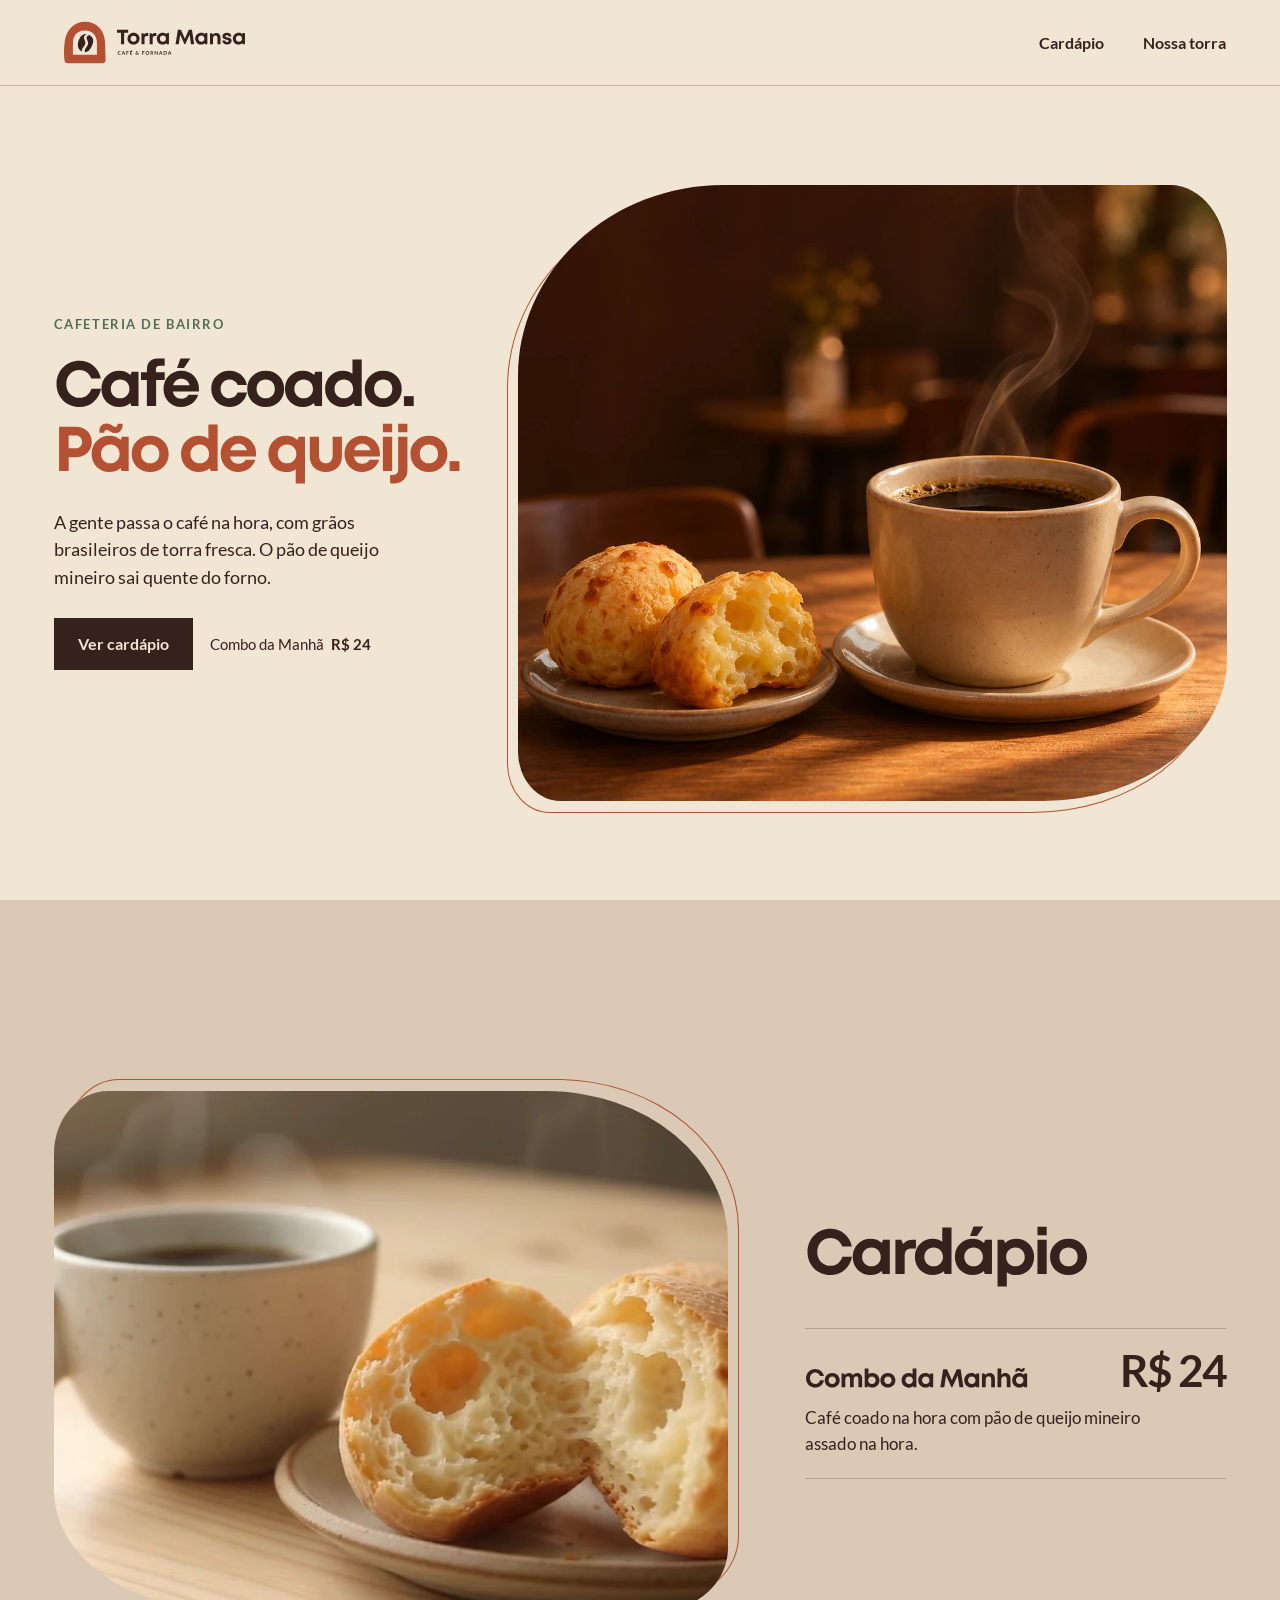
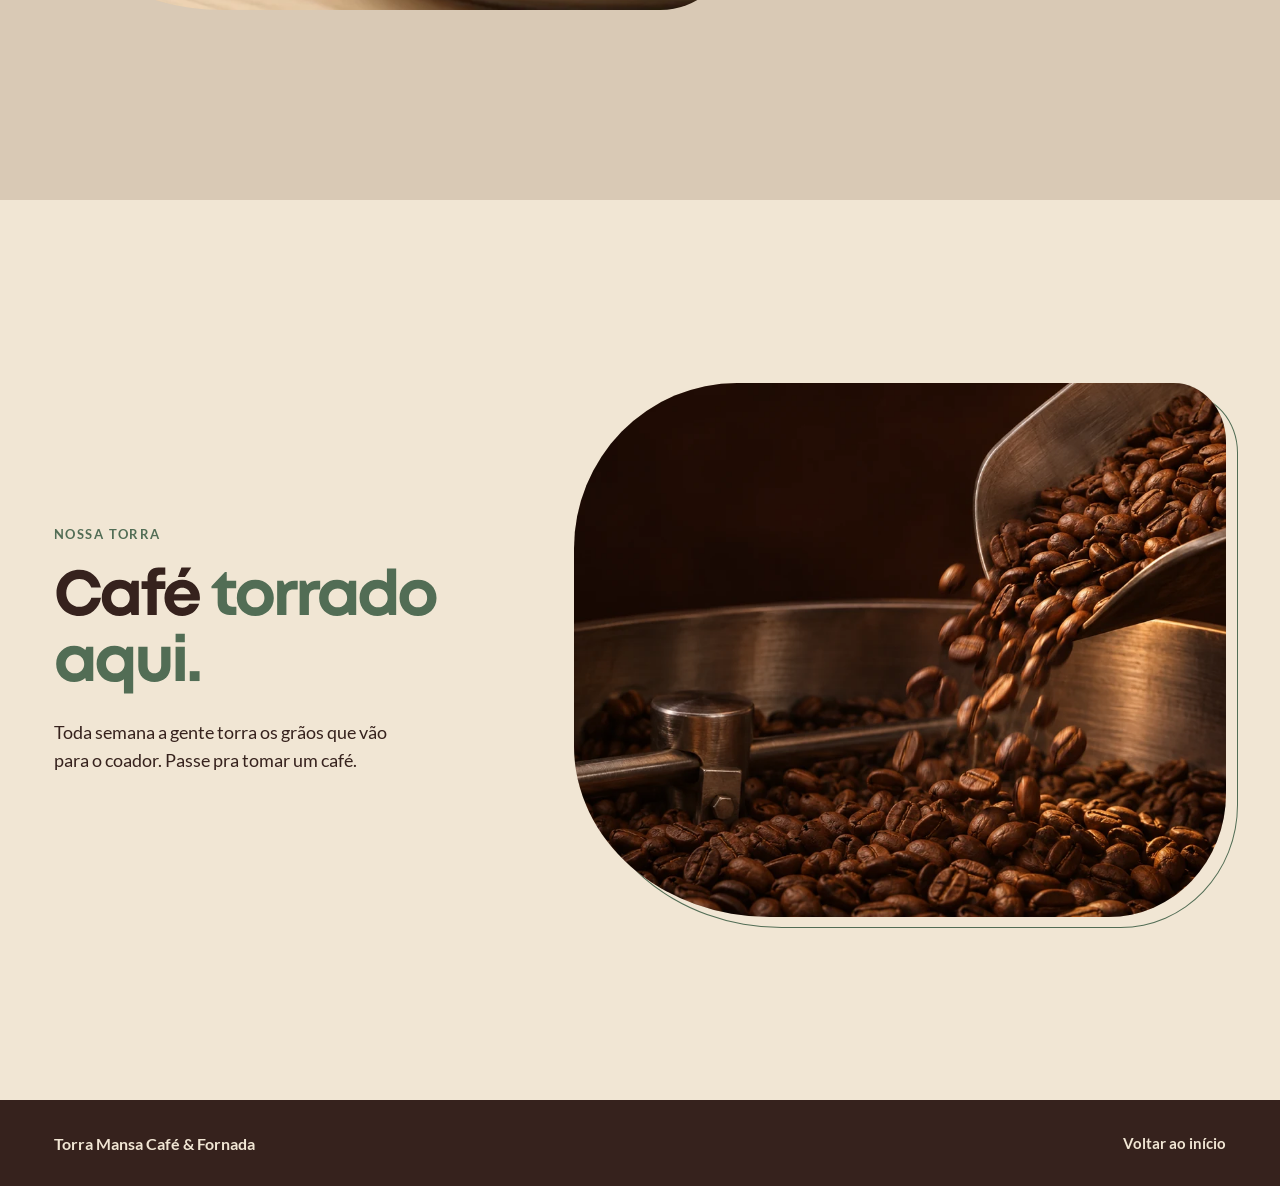
==== index.html @ b013e5be "Publicar site da Torra Mansa" ====
<!doctype html>
<html lang="pt-BR" data-type="place" data-page-mode="short" data-radius="sharp" data-buttons="solid">
<head>
  <meta charset="utf-8">
  <meta name="viewport" content="width=device-width, initial-scale=1">
  <meta name="description" content="Torra Mansa Café & Fornada. Café brasileiro de torra fresca, passado na hora, e pão de queijo mineiro saindo do forno.">
  <meta name="theme-color" content="#F1E6D4">
  <meta name="page-type" content="place">
  <meta name="page-kind" content="place">
  <meta name="site-kind" content="other">
  <!-- Preencha com o link HTTPS oficial quando o app de retirada estiver no ar. -->
  <meta name="retirada-url" content="">
  <title>Torra Mansa Café &amp; Fornada</title>
  <meta property="og:type" content="website">
  <meta property="og:title" content="Torra Mansa Café & Fornada">
  <meta property="og:description" content="Café coado na hora e pão de queijo mineiro. Veja o Combo da Manhã.">
  <link rel="icon" href="assets/selo.svg" type="image/svg+xml">
  <link rel="stylesheet" href="estilo.css">
  <script src="site.js" defer></script>
</head>
<body id="inicio">
  <a class="pular" href="#conteudo">Pular para o conteúdo</a>
  <header class="cabecalho">
    <div class="wrap cabecalho-conteudo">
      <a class="marca" href="#inicio" aria-label="Torra Mansa Café &amp; Fornada, início">
        <img src="assets/torra-mansa.svg" width="1210" height="388" alt="">
      </a>
      <nav class="navegacao" aria-label="Navegação principal">
        <a href="#cardapio">Cardápio</a>
        <a href="#nossa-torra">Nossa torra</a>
      </nav>
    </div>
  </header>

  <main id="conteudo" tabindex="-1">
    <section class="abertura" aria-labelledby="titulo" data-enter>
      <div class="wrap abertura-composicao">
        <div class="abertura-texto t-stagger">
          <p class="chapeu t-stagger-line">Cafeteria de bairro</p>
          <h1 id="titulo" class="t-stagger-line"><span class="mont-leitura">Café coado. Pão de queijo.</span><span class="mont-linhas" aria-hidden="true"><svg class="mont-desenho" aria-hidden="true" focusable="false" width="5737" height="1000" viewBox="0 0 5737 1000"><g transform="translate(0 790)" fill="currentColor"><path transform="translate(0 0)" d="M401.0899963378906 15.089996337890625C574.4499969482422 15.089996337890625 710.3600006103516 -100.63999938964844 742.0 -273.72999572753906H589.3600006103516C564.1800079345703 -185.08999633789062 493.1800079345703 -129.4499969482422 401.0900115966797 -129.4499969482422C282.6300048828125 -129.4499969482422 193.0900115966797 -223.27000427246094 193.0900115966797 -349.1800079345703C193.0900115966797 -475.0900115966797 282.6300048828125 -570.5400085449219 401.0900115966797 -570.5400085449219C489.3600158691406 -570.5400085449219 559.3600158691406 -518.9000091552734 588.0000152587891 -436.260009765625H739.8200225830078C707.3700256347656 -602.3500061035156 571.4600219726562 -715.0800018310547 401.1000213623047 -715.0800018310547C195.55001831054688 -715.0800018310547 39.6400146484375 -557.5299987792969 39.6400146484375 -349.1699981689453C39.6400146484375 -142.44000244140625 195.55001831054688 15.110000610351562 401.1000213623047 15.110000610351562Z"/><path transform="translate(714 0)" d="M510.9100036621094 -540.8200073242188 495.30999755859375 -489.2200012207031C448.6300048828125 -530.8399963378906 387.2100067138672 -555.2699890136719 317.90000915527344 -555.2699890136719C155.45001220703125 -555.2699890136719 34.6300048828125 -433.62998962402344 34.6300048828125 -270.8099822998047C34.6300048828125 -107.3599853515625 155.45001220703125 15.280014038085938 317.90000915527344 15.280014038085938C386.02000427246094 15.280014038085938 446.52000427246094 -8.519989013671875 492.88999938964844 -49.1199951171875L505.44000244140625 -0.80999755859375H619.8899993896484V-540.8099975585938ZM329.8000030517578 -122.80999755859375C244.97999572753906 -122.80999755859375 182.6199951171875 -186.1699981689453 182.6199951171875 -270.80999755859375C182.6199951171875 -355.4499969482422 244.97999572753906 -418.80999755859375 329.8000030517578 -418.80999755859375C414.62001037597656 -418.80999755859375 476.8000030517578 -355.6300048828125 476.8000030517578 -270.80999755859375C476.8000030517578 -185.989990234375 414.62001037597656 -122.80999755859375 329.8000030517578 -122.80999755859375Z"/><path transform="translate(1347 0)" d="M400.72999572753906 -532.7299957275391H261.0899963378906V-578.0C261.0899963378906 -616.4600067138672 281.9100036621094 -636.2800140380859 320.37001037597656 -636.2800140380859H399.7300109863281V-751.1900177001953H291.0900115966797C177.6400146484375 -751.1900177001953 119.73001098632812 -685.0100250244141 119.73001098632812 -581.6500244140625V-532.7400207519531H25.370010375976562V-412.38002014160156H118.92001342773438V-0.02001953125H264.9200134277344V-412.38002014160156H400.7400207519531Z"/><path transform="translate(1694 0)" d="M457.63999938964844 -751.7299957275391H302.3699951171875L247.8300018310547 -599.7299957275391H358.2900085449219ZM594.2900085449219 -271.9099884033203C594.2900085449219 -427.4599914550781 480.5600128173828 -555.2799987792969 314.74000549316406 -555.2799987792969C154.47000122070312 -555.2799987792969 34.649993896484375 -432.63999938964844 34.649993896484375 -270.0C34.649993896484375 -108.17999267578125 155.2899932861328 15.270004272460938 314.739990234375 15.270004272460938C440.09999084472656 15.270004272460938 543.4599914550781 -59.72999572753906 582.7299957275391 -177.45999145507812H429.2799987792969C407.1000061035156 -138.8199920654297 365.4600067138672 -114.81999206542969 314.7300109863281 -114.81999206542969C243.91000366210938 -114.81999206542969 195.4600067138672 -155.39999389648438 182.77000427246094 -229.09999084472656H591.4600067138672C593.2800140380859 -243.3699951171875 594.2800140380859 -257.63999938964844 594.2800140380859 -271.9100036621094ZM314.7300109863281 -430.63999938964844C380.25001525878906 -430.63999938964844 427.66001892089844 -394.8399963378906 448.3000183105469 -328.8199920654297H186.62002563476562C203.5800323486328 -392.72999572753906 249.7300262451172 -430.63999938964844 314.7300262451172 -430.63999938964844Z"/><path transform="translate(2447 0)" d="M321.36000061035156 15.270004272460938C462.6300048828125 15.270004272460938 573.1800079345703 -76.81999206542969 598.6300048828125 -212.54998779296875H451.6300048828125C426.99000549316406 -154.8199920654297 380.3500061035156 -121.99998474121094 321.3500061035156 -121.99998474121094C243.17001342773438 -121.99998474121094 182.62001037597656 -187.1799774169922 182.62001037597656 -270.8199768066406C182.62001037597656 -354.45997619628906 242.17001342773438 -418.0099792480469 321.3500061035156 -418.0099792480469C379.5299987792969 -418.0099792480469 428.1699981689453 -386.8299865722656 451.80999755859375 -333.739990234375H596.8099975585938C570.5399932861328 -466.6499938964844 462.0 -555.2899932861328 322.17999267578125 -555.2899932861328C158.08999633789062 -555.2899932861328 34.62998962402344 -433.46998596191406 34.62998962402344 -271.6499786376953C34.62998962402344 -109.82997131347656 158.89999389648438 15.260025024414062 321.36000061035156 15.260025024414062Z"/><path transform="translate(3015 0)" d="M326.5500030517578 15.270004272460938C493.0 15.270004272460938 618.4600067138672 -107.17999267578125 618.4600067138672 -270.0C618.4600067138672 -433.63999938964844 493.0 -555.2799987792969 326.5500030517578 -555.2799987792969C159.27999877929688 -555.2799987792969 34.63999938964844 -433.8199920654297 34.63999938964844 -269.99998474121094C34.63999938964844 -107.17997741699219 159.27999877929688 15.27001953125 326.5500030517578 15.27001953125ZM326.5500030517578 -121.99998474121094C242.37001037597656 -121.99998474121094 182.6400146484375 -182.53997802734375 182.6400146484375 -269.99998474121094C182.6400146484375 -357.4499816894531 242.37001037597656 -417.99998474121094 326.5500030517578 -417.99998474121094C410.72999572753906 -417.99998474121094 470.4599914550781 -357.4499816894531 470.4599914550781 -269.99998474121094C470.4599914550781 -182.53997802734375 410.72999572753906 -121.99998474121094 326.5500030517578 -121.99998474121094Z"/><path transform="translate(3611 0)" d="M510.9100036621094 -540.8200073242188 495.30999755859375 -489.2200012207031C448.6300048828125 -530.8399963378906 387.2100067138672 -555.2699890136719 317.90000915527344 -555.2699890136719C155.45001220703125 -555.2699890136719 34.6300048828125 -433.62998962402344 34.6300048828125 -270.8099822998047C34.6300048828125 -107.3599853515625 155.45001220703125 15.280014038085938 317.90000915527344 15.280014038085938C386.02000427246094 15.280014038085938 446.52000427246094 -8.519989013671875 492.88999938964844 -49.1199951171875L505.44000244140625 -0.80999755859375H619.8899993896484V-540.8099975585938ZM329.8000030517578 -122.80999755859375C244.97999572753906 -122.80999755859375 182.6199951171875 -186.1699981689453 182.6199951171875 -270.80999755859375C182.6199951171875 -355.4499969482422 244.97999572753906 -418.80999755859375 329.8000030517578 -418.80999755859375C414.62001037597656 -418.80999755859375 476.8000030517578 -355.6300048828125 476.8000030517578 -270.80999755859375C476.8000030517578 -185.989990234375 414.62001037597656 -122.80999755859375 329.8000030517578 -122.80999755859375Z"/><path transform="translate(4244 0)" d="M466.72999572753906 -734.6399993896484V-510.5399932861328C424.94000244140625 -539.0699920654297 374.32000732421875 -555.2699890136719 318.5500030517578 -555.2699890136719C154.72999572753906 -555.2699890136719 34.63999938964844 -433.62998962402344 34.63999938964844 -269.989990234375C34.63999938964844 -106.52998352050781 154.72999572753906 16.110015869140625 318.5500030517578 16.110015869140625C384.0 16.110015869140625 442.3500061035156 -6.389984130859375 487.6700134277344 -44.959991455078125L504.91001892089844 0.010009765625H612.7300262451172V-734.6299896240234ZM330.46002197265625 -121.989990234375C245.6400146484375 -121.989990234375 183.46002197265625 -185.16998291015625 183.46002197265625 -269.989990234375C183.46002197265625 -354.80999755859375 245.6400146484375 -417.989990234375 330.46002197265625 -417.989990234375C415.280029296875 -417.989990234375 477.64002990722656 -354.62998962402344 477.64002990722656 -269.989990234375C477.64002990722656 -185.5299835205078 415.280029296875 -121.989990234375 330.46002197265625 -121.989990234375Z"/><path transform="translate(4870 0)" d="M326.5500030517578 15.270004272460938C493.0 15.270004272460938 618.4600067138672 -107.17999267578125 618.4600067138672 -270.0C618.4600067138672 -433.63999938964844 493.0 -555.2799987792969 326.5500030517578 -555.2799987792969C159.27999877929688 -555.2799987792969 34.63999938964844 -433.8199920654297 34.63999938964844 -269.99998474121094C34.63999938964844 -107.17997741699219 159.27999877929688 15.27001953125 326.5500030517578 15.27001953125ZM326.5500030517578 -121.99998474121094C242.37001037597656 -121.99998474121094 182.6400146484375 -182.53997802734375 182.6400146484375 -269.99998474121094C182.6400146484375 -357.4499816894531 242.37001037597656 -417.99998474121094 326.5500030517578 -417.99998474121094C410.72999572753906 -417.99998474121094 470.4599914550781 -357.4499816894531 470.4599914550781 -269.99998474121094C470.4599914550781 -182.53997802734375 410.72999572753906 -121.99998474121094 326.5500030517578 -121.99998474121094Z"/><path transform="translate(5463 0)" d="M59.82000732421875 0.0H214.54000854492188V-156.17999267578125H59.82000732421875Z"/></g></svg><br><svg class="mont-desenho barro" aria-hidden="true" focusable="false" width="6458" height="1000" viewBox="0 0 6458 1000"><g transform="translate(0 790)" fill="currentColor"><path transform="translate(0 0)" d="M349.4499969482422 -700.0H80.08999633789062V0.0H231.5399932861328V-218.5399932861328H349.4499969482422C490.0 -218.5399932861328 596.5399932861328 -321.2699890136719 596.5399932861328 -459.2699890136719C596.5399932861328 -597.4499816894531 489.8199920654297 -699.9999847412109 349.4499969482422 -699.9999847412109ZM342.8199920654297 -358.8199920654297H231.5399932861328V-559.7199859619141H342.8199920654297C402.9099884033203 -559.7199859619141 443.08998107910156 -517.4499816894531 443.08998107910156 -459.2699890136719C443.08998107910156 -401.0899963378906 402.9099884033203 -358.8199920654297 342.8199920654297 -358.8199920654297Z"/><path transform="translate(559 0)" d="M236.17999267578125 -611.7299957275391C236.17999267578125 -635.4599914550781 252.71998596191406 -652.0999908447266 271.989990234375 -652.0999908447266C285.4399871826172 -652.0999908447266 299.4399871826172 -643.0099945068359 316.4399871826172 -632.9199981689453C340.8899841308594 -618.4700012207031 369.5299835205078 -599.1999969482422 410.16998291015625 -599.1999969482422C480.989990234375 -599.1999969482422 524.7199859619141 -651.2899932861328 524.7199859619141 -735.1100006103516V-746.1100006103516H443.989990234375V-737.1100006103516C443.989990234375 -712.3800048828125 429.4399871826172 -695.7400054931641 408.34999084472656 -695.7400054931641C389.8899841308594 -695.7400054931641 374.7099914550781 -705.8300018310547 358.5299987792969 -717.9199981689453C336.7099914550781 -734.0099945068359 311.0699920654297 -750.4700012207031 270.97999572753906 -750.4700012207031C198.33999633789062 -750.4700012207031 155.61000061035156 -697.5599975585938 155.61000061035156 -614.5599975585938V-604.0200042724609H236.16000366210938ZM510.88999938964844 -540.8400115966797 495.2899932861328 -489.24000549316406C448.61000061035156 -530.8600006103516 387.19000244140625 -555.2899932861328 317.8800048828125 -555.2899932861328C155.4300079345703 -555.2899932861328 34.61000061035156 -433.6499938964844 34.61000061035156 -270.8299865722656C34.61000061035156 -107.37998962402344 155.4300079345703 15.260009765625 317.8800048828125 15.260009765625C386.0 15.260009765625 446.5 -8.539993286132812 492.8699951171875 -49.13999938964844L505.4199981689453 -0.8300018310546875H619.8699951171875V-540.8300018310547ZM329.7799987792969 -122.83000183105469C244.95999145507812 -122.83000183105469 182.59999084472656 -186.19000244140625 182.59999084472656 -270.8300018310547C182.59999084472656 -355.4700012207031 244.95999145507812 -418.8300018310547 329.7799987792969 -418.8300018310547C414.6000061035156 -418.8300018310547 476.7799987792969 -355.65000915527344 476.7799987792969 -270.8300018310547C476.7799987792969 -186.00999450683594 414.6000061035156 -122.83000183105469 329.7799987792969 -122.83000183105469Z"/><path transform="translate(1192 0)" d="M326.5500030517578 15.270004272460938C493.0 15.270004272460938 618.4600067138672 -107.17999267578125 618.4600067138672 -270.0C618.4600067138672 -433.63999938964844 493.0 -555.2799987792969 326.5500030517578 -555.2799987792969C159.27999877929688 -555.2799987792969 34.63999938964844 -433.8199920654297 34.63999938964844 -269.99998474121094C34.63999938964844 -107.17997741699219 159.27999877929688 15.27001953125 326.5500030517578 15.27001953125ZM326.5500030517578 -121.99998474121094C242.37001037597656 -121.99998474121094 182.6400146484375 -182.53997802734375 182.6400146484375 -269.99998474121094C182.6400146484375 -357.4499816894531 242.37001037597656 -417.99998474121094 326.5500030517578 -417.99998474121094C410.72999572753906 -417.99998474121094 470.4599914550781 -357.4499816894531 470.4599914550781 -269.99998474121094C470.4599914550781 -182.53997802734375 410.72999572753906 -121.99998474121094 326.5500030517578 -121.99998474121094Z"/><path transform="translate(1970 0)" d="M466.72999572753906 -734.6399993896484V-510.5399932861328C424.94000244140625 -539.0699920654297 374.32000732421875 -555.2699890136719 318.5500030517578 -555.2699890136719C154.72999572753906 -555.2699890136719 34.63999938964844 -433.62998962402344 34.63999938964844 -269.989990234375C34.63999938964844 -106.52998352050781 154.72999572753906 16.110015869140625 318.5500030517578 16.110015869140625C384.0 16.110015869140625 442.3500061035156 -6.389984130859375 487.6700134277344 -44.959991455078125L504.91001892089844 0.010009765625H612.7300262451172V-734.6299896240234ZM330.46002197265625 -121.989990234375C245.6400146484375 -121.989990234375 183.46002197265625 -185.16998291015625 183.46002197265625 -269.989990234375C183.46002197265625 -354.80999755859375 245.6400146484375 -417.989990234375 330.46002197265625 -417.989990234375C415.280029296875 -417.989990234375 477.64002990722656 -354.62998962402344 477.64002990722656 -269.989990234375C477.64002990722656 -185.5299835205078 415.280029296875 -121.989990234375 330.46002197265625 -121.989990234375Z"/><path transform="translate(2596 0)" d="M594.2700042724609 -271.9100036621094C594.2700042724609 -427.4600067138672 480.5400085449219 -555.2800140380859 314.7200012207031 -555.2800140380859C154.4499969482422 -555.2800140380859 34.62998962402344 -432.6400146484375 34.62998962402344 -270.00001525878906C34.62998962402344 -108.18000793457031 155.26998901367188 15.269989013671875 314.71998596191406 15.269989013671875C440.0799865722656 15.269989013671875 543.4399871826172 -59.730010986328125 582.7099914550781 -177.4600067138672H429.25999450683594C407.0800018310547 -138.82000732421875 365.44000244140625 -114.82000732421875 314.7100067138672 -114.82000732421875C243.88999938964844 -114.82000732421875 195.44000244140625 -155.40000915527344 182.75 -229.10000610351562H591.4400024414062C593.260009765625 -243.37001037597656 594.260009765625 -257.6400146484375 594.260009765625 -271.91001892089844ZM314.7100067138672 -430.6400146484375C380.2300109863281 -430.6400146484375 427.6400146484375 -394.8400115966797 448.28001403808594 -328.82000732421875H186.6000213623047C203.56002807617188 -392.7300109863281 249.71002197265625 -430.6400146484375 314.71002197265625 -430.6400146484375Z"/><path transform="translate(3349 0)" d="M515.5399932861328 -540.0 490.5199890136719 -490.7200012207031C444.67999267578125 -531.3999938964844 384.84999084472656 -555.2699890136719 317.5399932861328 -555.2699890136719C154.08999633789062 -555.2699890136719 34.62998962402344 -433.62998962402344 34.62998962402344 -269.989990234375C34.62998962402344 -105.71998596191406 154.89999389648438 16.100021362304688 317.5399932861328 16.100021362304688C373.4599914550781 16.100021362304688 424.21998596191406 -0.3999786376953125 466.0799865722656 -29.3599853515625V194.65000915527344H612.0799865722656V-539.989990234375ZM329.4399871826172 -121.989990234375C244.61997985839844 -121.989990234375 182.4399871826172 -185.16998291015625 182.4399871826172 -269.989990234375C182.4399871826172 -354.80999755859375 244.61997985839844 -417.989990234375 329.4399871826172 -417.989990234375C414.25999450683594 -417.989990234375 476.6199951171875 -354.62998962402344 476.6199951171875 -269.989990234375C476.6199951171875 -185.34999084472656 414.25999450683594 -121.989990234375 329.4399871826172 -121.989990234375Z"/><path transform="translate(3974 0)" d="M316.82000732421875 15.279998779296875C469.5400085449219 15.279998779296875 570.0900115966797 -82.18000793457031 570.0900115966797 -228.00001525878906V-540.0000152587891H424.0900115966797V-244.63002014160156C424.0900115966797 -168.8200225830078 384.45001220703125 -122.00001525878906 316.82000732421875 -122.00001525878906C249.36000061035156 -122.00001525878906 208.72000122070312 -167.8200225830078 208.72000122070312 -244.63002014160156V-540.0000152587891H62.720001220703125V-228.00001525878906C62.720001220703125 -82.18000793457031 164.27000427246094 15.279998779296875 316.82000732421875 15.279998779296875Z"/><path transform="translate(4550 0)" d="M594.2700042724609 -271.9100036621094C594.2700042724609 -427.4600067138672 480.5400085449219 -555.2800140380859 314.7200012207031 -555.2800140380859C154.4499969482422 -555.2800140380859 34.62998962402344 -432.6400146484375 34.62998962402344 -270.00001525878906C34.62998962402344 -108.18000793457031 155.26998901367188 15.269989013671875 314.71998596191406 15.269989013671875C440.0799865722656 15.269989013671875 543.4399871826172 -59.730010986328125 582.7099914550781 -177.4600067138672H429.25999450683594C407.0800018310547 -138.82000732421875 365.44000244140625 -114.82000732421875 314.7100067138672 -114.82000732421875C243.88999938964844 -114.82000732421875 195.44000244140625 -155.40000915527344 182.75 -229.10000610351562H591.4400024414062C593.260009765625 -243.37001037597656 594.260009765625 -257.6400146484375 594.260009765625 -271.91001892089844ZM314.7100067138672 -430.6400146484375C380.2300109863281 -430.6400146484375 427.6400146484375 -394.8400115966797 448.28001403808594 -328.82000732421875H186.6000213623047C203.56002807617188 -392.7300109863281 249.71002197265625 -430.6400146484375 314.71002197265625 -430.6400146484375Z"/><path transform="translate(5121 0)" d="M70.36000061035156 -612.0H215.80999755859375V-747.7299957275391H70.36000061035156ZM70.08999633789062 0.0H216.08999633789062V-540.0H70.08999633789062Z"/><path transform="translate(5350 0)" d="M82.55000305175781 -612.0H228.0V-747.7299957275391H82.55000305175781ZM-44.44999694824219 194.6300048828125H25.460006713867188C144.4600067138672 194.6300048828125 228.10000610351562 110.99000549316406 228.10000610351562 -7.8300018310546875V-540.0099945068359H82.10000610351562V-18.919998168945312C82.10000610351562 33.350006103515625 54.920013427734375 60.71000671386719 2.6500091552734375 60.71000671386719H-44.43998718261719Z"/><path transform="translate(5591 0)" d="M326.5500030517578 15.270004272460938C493.0 15.270004272460938 618.4600067138672 -107.17999267578125 618.4600067138672 -270.0C618.4600067138672 -433.63999938964844 493.0 -555.2799987792969 326.5500030517578 -555.2799987792969C159.27999877929688 -555.2799987792969 34.63999938964844 -433.8199920654297 34.63999938964844 -269.99998474121094C34.63999938964844 -107.17997741699219 159.27999877929688 15.27001953125 326.5500030517578 15.27001953125ZM326.5500030517578 -121.99998474121094C242.37001037597656 -121.99998474121094 182.6400146484375 -182.53997802734375 182.6400146484375 -269.99998474121094C182.6400146484375 -357.4499816894531 242.37001037597656 -417.99998474121094 326.5500030517578 -417.99998474121094C410.72999572753906 -417.99998474121094 470.4599914550781 -357.4499816894531 470.4599914550781 -269.99998474121094C470.4599914550781 -182.53997802734375 410.72999572753906 -121.99998474121094 326.5500030517578 -121.99998474121094Z"/><path transform="translate(6184 0)" d="M59.82000732421875 0.0H214.54000854492188V-156.17999267578125H59.82000732421875Z"/></g></svg></span></h1>
          <p class="abertura-descricao t-stagger-line">A gente passa o café na hora, com grãos brasileiros de torra fresca. O pão de queijo mineiro sai quente do forno.</p>
          <div class="abertura-acao t-stagger-line">
            <a class="botao" data-retirada href="#cardapio">Ver cardápio</a>
            <p class="abertura-oferta">Combo da Manhã <strong>R$&nbsp;24</strong></p>
          </div>
        </div>
        <div class="visual abertura-visual">
          <picture class="foto">
            <source media="(max-width: 720px)" srcset="assets/combo-mobile.webp" width="720" height="658">
            <img src="assets/combo.webp" width="1120" height="1080"
              alt="Xícara de café coado com vapor e pão de queijo dourado sobre uma mesa de madeira."
              fetchpriority="high" decoding="async">
          </picture>
        </div>
      </div>
    </section>

    <section id="cardapio" class="cardapio tela" aria-labelledby="titulo-cardapio">
      <div class="wrap cardapio-composicao" data-revelar>
        <div class="cardapio-texto">
          <h2 id="titulo-cardapio"><span class="mont-leitura">Cardápio</span><span class="mont-linhas" aria-hidden="true"><svg class="mont-desenho" aria-hidden="true" focusable="false" width="4486" height="1000" viewBox="0 0 4486 1000"><g transform="translate(0 790)" fill="currentColor"><path transform="translate(0 0)" d="M401.0899963378906 15.089996337890625C574.4499969482422 15.089996337890625 710.3600006103516 -100.63999938964844 742.0 -273.72999572753906H589.3600006103516C564.1800079345703 -185.08999633789062 493.1800079345703 -129.4499969482422 401.0900115966797 -129.4499969482422C282.6300048828125 -129.4499969482422 193.0900115966797 -223.27000427246094 193.0900115966797 -349.1800079345703C193.0900115966797 -475.0900115966797 282.6300048828125 -570.5400085449219 401.0900115966797 -570.5400085449219C489.3600158691406 -570.5400085449219 559.3600158691406 -518.9000091552734 588.0000152587891 -436.260009765625H739.8200225830078C707.3700256347656 -602.3500061035156 571.4600219726562 -715.0800018310547 401.1000213623047 -715.0800018310547C195.55001831054688 -715.0800018310547 39.6400146484375 -557.5299987792969 39.6400146484375 -349.1699981689453C39.6400146484375 -142.44000244140625 195.55001831054688 15.110000610351562 401.1000213623047 15.110000610351562Z"/><path transform="translate(719 0)" d="M510.9100036621094 -540.8200073242188 495.30999755859375 -489.2200012207031C448.6300048828125 -530.8399963378906 387.2100067138672 -555.2699890136719 317.90000915527344 -555.2699890136719C155.45001220703125 -555.2699890136719 34.6300048828125 -433.62998962402344 34.6300048828125 -270.8099822998047C34.6300048828125 -107.3599853515625 155.45001220703125 15.280014038085938 317.90000915527344 15.280014038085938C386.02000427246094 15.280014038085938 446.52000427246094 -8.519989013671875 492.88999938964844 -49.1199951171875L505.44000244140625 -0.80999755859375H619.8899993896484V-540.8099975585938ZM329.8000030517578 -122.80999755859375C244.97999572753906 -122.80999755859375 182.6199951171875 -186.1699981689453 182.6199951171875 -270.80999755859375C182.6199951171875 -355.4499969482422 244.97999572753906 -418.80999755859375 329.8000030517578 -418.80999755859375C414.62001037597656 -418.80999755859375 476.8000030517578 -355.6300048828125 476.8000030517578 -270.80999755859375C476.8000030517578 -185.989990234375 414.62001037597656 -122.80999755859375 329.8000030517578 -122.80999755859375Z"/><path transform="translate(1357 0)" d="M346.27000427246094 -543.0C276.9100036621094 -543.0 228.12001037597656 -521.5899963378906 189.67001342773438 -473.8399963378906L163.7200164794922 -540.0H70.09001159667969V0.0H216.0900115966797V-280.5399932861328C216.0900115966797 -368.8199920654297 248.6300048828125 -405.2699890136719 330.9100036621094 -405.2699890136719H394.27000427246094V-542.9999847412109Z"/><path transform="translate(1700 0)" d="M466.72999572753906 -734.6399993896484V-510.5399932861328C424.94000244140625 -539.0699920654297 374.32000732421875 -555.2699890136719 318.5500030517578 -555.2699890136719C154.72999572753906 -555.2699890136719 34.63999938964844 -433.62998962402344 34.63999938964844 -269.989990234375C34.63999938964844 -106.52998352050781 154.72999572753906 16.110015869140625 318.5500030517578 16.110015869140625C384.0 16.110015869140625 442.3500061035156 -6.389984130859375 487.6700134277344 -44.959991455078125L504.91001892089844 0.010009765625H612.7300262451172V-734.6299896240234ZM330.46002197265625 -121.989990234375C245.6400146484375 -121.989990234375 183.46002197265625 -185.16998291015625 183.46002197265625 -269.989990234375C183.46002197265625 -354.80999755859375 245.6400146484375 -417.989990234375 330.46002197265625 -417.989990234375C415.280029296875 -417.989990234375 477.64002990722656 -354.62998962402344 477.64002990722656 -269.989990234375C477.64002990722656 -185.5299835205078 415.280029296875 -121.989990234375 330.46002197265625 -121.989990234375Z"/><path transform="translate(2331 0)" d="M483.9100036621094 -751.7299957275391H328.63999938964844L274.0899963378906 -599.7299957275391H384.5399932861328ZM510.8999938964844 -540.8199920654297 495.29998779296875 -489.21998596191406C448.6199951171875 -530.8399810791016 387.1999969482422 -555.2699737548828 317.88999938964844 -555.2699737548828C155.44000244140625 -555.2699737548828 34.6199951171875 -433.6299743652344 34.6199951171875 -270.8099670410156C34.6199951171875 -107.35997009277344 155.44000244140625 15.280029296875 317.88999938964844 15.280029296875C386.00999450683594 15.280029296875 446.50999450683594 -8.519973754882812 492.87998962402344 -49.11997985839844L505.42999267578125 -0.8099822998046875H619.8799896240234V-540.8099822998047ZM329.7899932861328 -122.80998229980469C244.96998596191406 -122.80998229980469 182.6099853515625 -186.16998291015625 182.6099853515625 -270.8099822998047C182.6099853515625 -355.4499816894531 244.96998596191406 -418.8099822998047 329.7899932861328 -418.8099822998047C414.61000061035156 -418.8099822998047 476.7899932861328 -355.62998962402344 476.7899932861328 -270.8099822998047C476.7899932861328 -185.98997497558594 414.61000061035156 -122.80998229980469 329.7899932861328 -122.80998229980469Z"/><path transform="translate(2969 0)" d="M364.63999938964844 -555.2700042724609C297.2799987792969 -555.2700042724609 237.41000366210938 -531.5299987792969 191.55999755859375 -490.9100036621094L166.6300048828125 -540.0H70.08000183105469V194.63999938964844H216.0800018310547V-29.3699951171875C257.94000244140625 -0.4099884033203125 308.6999969482422 16.090011596679688 364.6199951171875 16.090011596679688C527.2599945068359 16.090011596679688 647.5299987792969 -106.54998779296875 647.5299987792969 -270.00999450683594C647.5299987792969 -433.6499938964844 527.2599945068359 -555.2899932861328 364.6199951171875 -555.2899932861328ZM352.7099914550781 -122.01998901367188C267.8899841308594 -122.01998901367188 205.5299835205078 -185.37998962402344 205.5299835205078 -270.0199890136719C205.5299835205078 -354.6599884033203 267.8899841308594 -418.0199890136719 352.7099914550781 -418.0199890136719C437.5299987792969 -418.0199890136719 499.7099914550781 -354.8399963378906 499.7099914550781 -270.0199890136719C499.7099914550781 -185.19998168945312 437.5299987792969 -122.01998901367188 352.7099914550781 -122.01998901367188Z"/><path transform="translate(3599 0)" d="M70.36000061035156 -612.0H215.80999755859375V-747.7299957275391H70.36000061035156ZM70.08999633789062 0.0H216.08999633789062V-540.0H70.08999633789062Z"/><path transform="translate(3833 0)" d="M326.5500030517578 15.270004272460938C493.0 15.270004272460938 618.4600067138672 -107.17999267578125 618.4600067138672 -270.0C618.4600067138672 -433.63999938964844 493.0 -555.2799987792969 326.5500030517578 -555.2799987792969C159.27999877929688 -555.2799987792969 34.63999938964844 -433.8199920654297 34.63999938964844 -269.99998474121094C34.63999938964844 -107.17997741699219 159.27999877929688 15.27001953125 326.5500030517578 15.27001953125ZM326.5500030517578 -121.99998474121094C242.37001037597656 -121.99998474121094 182.6400146484375 -182.53997802734375 182.6400146484375 -269.99998474121094C182.6400146484375 -357.4499816894531 242.37001037597656 -417.99998474121094 326.5500030517578 -417.99998474121094C410.72999572753906 -417.99998474121094 470.4599914550781 -357.4499816894531 470.4599914550781 -269.99998474121094C470.4599914550781 -182.53997802734375 410.72999572753906 -121.99998474121094 326.5500030517578 -121.99998474121094Z"/></g></svg></span></h2>
          <div class="combo">
            <div class="combo-linha">
              <h3><span class="mont-leitura">Combo da Manhã</span><span class="mont-linhas" aria-hidden="true"><svg class="mont-desenho" aria-hidden="true" focusable="false" width="8750" height="1000" viewBox="0 0 8750 1000"><g transform="translate(0 790)" fill="currentColor"><path transform="translate(0 0)" d="M401.0899963378906 15.089996337890625C574.4499969482422 15.089996337890625 710.3600006103516 -100.63999938964844 742.0 -273.72999572753906H589.3600006103516C564.1800079345703 -185.08999633789062 493.1800079345703 -129.4499969482422 401.0900115966797 -129.4499969482422C282.6300048828125 -129.4499969482422 193.0900115966797 -223.27000427246094 193.0900115966797 -349.1800079345703C193.0900115966797 -475.0900115966797 282.6300048828125 -570.5400085449219 401.0900115966797 -570.5400085449219C489.3600158691406 -570.5400085449219 559.3600158691406 -518.9000091552734 588.0000152587891 -436.260009765625H739.8200225830078C707.3700256347656 -602.3500061035156 571.4600219726562 -715.0800018310547 401.1000213623047 -715.0800018310547C195.55001831054688 -715.0800018310547 39.6400146484375 -557.5299987792969 39.6400146484375 -349.1699981689453C39.6400146484375 -142.44000244140625 195.55001831054688 15.110000610351562 401.1000213623047 15.110000610351562Z"/><path transform="translate(738 0)" d="M326.5500030517578 15.270004272460938C493.0 15.270004272460938 618.4600067138672 -107.17999267578125 618.4600067138672 -270.0C618.4600067138672 -433.63999938964844 493.0 -555.2799987792969 326.5500030517578 -555.2799987792969C159.27999877929688 -555.2799987792969 34.63999938964844 -433.8199920654297 34.63999938964844 -269.99998474121094C34.63999938964844 -107.17997741699219 159.27999877929688 15.27001953125 326.5500030517578 15.27001953125ZM326.5500030517578 -121.99998474121094C242.37001037597656 -121.99998474121094 182.6400146484375 -182.53997802734375 182.6400146484375 -269.99998474121094C182.6400146484375 -357.4499816894531 242.37001037597656 -417.99998474121094 326.5500030517578 -417.99998474121094C410.72999572753906 -417.99998474121094 470.4599914550781 -357.4499816894531 470.4599914550781 -269.99998474121094C470.4599914550781 -182.53997802734375 410.72999572753906 -121.99998474121094 326.5500030517578 -121.99998474121094Z"/><path transform="translate(1358 0)" d="M684.4499969482422 -552.8200073242188C615.7299957275391 -552.8200073242188 554.1999969482422 -518.8600006103516 517.3000030517578 -466.4100036621094C485.99000549316406 -520.6900024414062 429.2200012207031 -552.8200073242188 360.5400085449219 -552.8200073242188C296.94000244140625 -552.8200073242188 237.79000854492188 -521.4100036621094 199.4600067138672 -473.0500030517578L172.0900115966797 -540.0H70.09001159667969V0.0H216.0900115966797V-292.0899963378906C216.0900115966797 -376.62998962402344 255.54000854492188 -424.62998962402344 321.5400085449219 -424.62998962402344C373.82000732421875 -424.62998962402344 401.27000427246094 -386.62998962402344 401.27000427246094 -314.5399932861328V0.0H543.6300048828125V-292.0899963378906C543.6300048828125 -376.62998962402344 582.2700042724609 -424.62998962402344 647.4499969482422 -424.62998962402344C700.3600006103516 -424.62998962402344 728.6300048828125 -386.62998962402344 728.6300048828125 -314.5399932861328V0.0H874.6300048828125V-338.6300048828125C874.6300048828125 -465.1800079345703 796.1800079345703 -552.8200073242188 684.4500122070312 -552.8200073242188Z"/><path transform="translate(2263 0)" d="M364.27000427246094 -555.2700042724609C308.36000061035156 -555.2700042724609 257.7899932861328 -539.1600036621094 216.07998657226562 -510.7799987792969V-734.6300048828125H70.07998657226562V0.0099945068359375H177.89999389648438L195.1999969482422 -45.12001037597656C240.41000366210938 -6.9300079345703125 298.6600036621094 15.289993286132812 364.27000427246094 15.289993286132812C528.9100036621094 15.289993286132812 648.1800079345703 -106.53001403808594 648.1800079345703 -269.9900207519531C648.1800079345703 -433.63002014160156 528.9100036621094 -555.27001953125 364.27000427246094 -555.27001953125ZM352.36000061035156 -122.81001281738281C267.5399932861328 -122.81001281738281 205.17999267578125 -186.36001586914062 205.17999267578125 -270.00001525878906C205.17999267578125 -354.6400146484375 267.5399932861328 -418.00001525878906 352.36000061035156 -418.00001525878906C437.1800079345703 -418.00001525878906 499.36000061035156 -354.8200225830078 499.36000061035156 -270.00001525878906C499.36000061035156 -186.00001525878906 437.1800079345703 -122.82002258300781 352.36000061035156 -122.82002258300781Z"/><path transform="translate(2913 0)" d="M326.5500030517578 15.270004272460938C493.0 15.270004272460938 618.4600067138672 -107.17999267578125 618.4600067138672 -270.0C618.4600067138672 -433.63999938964844 493.0 -555.2799987792969 326.5500030517578 -555.2799987792969C159.27999877929688 -555.2799987792969 34.63999938964844 -433.8199920654297 34.63999938964844 -269.99998474121094C34.63999938964844 -107.17997741699219 159.27999877929688 15.27001953125 326.5500030517578 15.27001953125ZM326.5500030517578 -121.99998474121094C242.37001037597656 -121.99998474121094 182.6400146484375 -182.53997802734375 182.6400146484375 -269.99998474121094C182.6400146484375 -357.4499816894531 242.37001037597656 -417.99998474121094 326.5500030517578 -417.99998474121094C410.72999572753906 -417.99998474121094 470.4599914550781 -357.4499816894531 470.4599914550781 -269.99998474121094C470.4599914550781 -182.53997802734375 410.72999572753906 -121.99998474121094 326.5500030517578 -121.99998474121094Z"/><path transform="translate(3739 0)" d="M466.72999572753906 -734.6399993896484V-510.5399932861328C424.94000244140625 -539.0699920654297 374.32000732421875 -555.2699890136719 318.5500030517578 -555.2699890136719C154.72999572753906 -555.2699890136719 34.63999938964844 -433.62998962402344 34.63999938964844 -269.989990234375C34.63999938964844 -106.52998352050781 154.72999572753906 16.110015869140625 318.5500030517578 16.110015869140625C384.0 16.110015869140625 442.3500061035156 -6.389984130859375 487.6700134277344 -44.959991455078125L504.91001892089844 0.010009765625H612.7300262451172V-734.6299896240234ZM330.46002197265625 -121.989990234375C245.6400146484375 -121.989990234375 183.46002197265625 -185.16998291015625 183.46002197265625 -269.989990234375C183.46002197265625 -354.80999755859375 245.6400146484375 -417.989990234375 330.46002197265625 -417.989990234375C415.280029296875 -417.989990234375 477.64002990722656 -354.62998962402344 477.64002990722656 -269.989990234375C477.64002990722656 -185.5299835205078 415.280029296875 -121.989990234375 330.46002197265625 -121.989990234375Z"/><path transform="translate(4389 0)" d="M510.9100036621094 -540.8200073242188 495.30999755859375 -489.2200012207031C448.6300048828125 -530.8399963378906 387.2100067138672 -555.2699890136719 317.90000915527344 -555.2699890136719C155.45001220703125 -555.2699890136719 34.6300048828125 -433.62998962402344 34.6300048828125 -270.8099822998047C34.6300048828125 -107.3599853515625 155.45001220703125 15.280014038085938 317.90000915527344 15.280014038085938C386.02000427246094 15.280014038085938 446.52000427246094 -8.519989013671875 492.88999938964844 -49.1199951171875L505.44000244140625 -0.80999755859375H619.8899993896484V-540.8099975585938ZM329.8000030517578 -122.80999755859375C244.97999572753906 -122.80999755859375 182.6199951171875 -186.1699981689453 182.6199951171875 -270.80999755859375C182.6199951171875 -355.4499969482422 244.97999572753906 -418.80999755859375 329.8000030517578 -418.80999755859375C414.62001037597656 -418.80999755859375 476.8000030517578 -355.6300048828125 476.8000030517578 -270.80999755859375C476.8000030517578 -185.989990234375 414.62001037597656 -122.80999755859375 329.8000030517578 -122.80999755859375Z"/><path transform="translate(5252 0)" d="M937.9100036621094 0.0 829.4499969482422 -700.0H677.3600006103516L487.1300048828125 -270.86000061035156L297.82000732421875 -700.0H146.0900115966797L36.45001220703125 0.0H190.7200164794922L259.91001892089844 -456.7100067138672L468.63002014160156 -1.2700042724609375H505.91001892089844L714.6000213623047 -456.8000030517578L783.6300201416016 0.0Z"/><path transform="translate(6187 0)" d="M510.9100036621094 -540.8200073242188 495.30999755859375 -489.2200012207031C448.6300048828125 -530.8399963378906 387.2100067138672 -555.2699890136719 317.90000915527344 -555.2699890136719C155.45001220703125 -555.2699890136719 34.6300048828125 -433.62998962402344 34.6300048828125 -270.8099822998047C34.6300048828125 -107.3599853515625 155.45001220703125 15.280014038085938 317.90000915527344 15.280014038085938C386.02000427246094 15.280014038085938 446.52000427246094 -8.519989013671875 492.88999938964844 -49.1199951171875L505.44000244140625 -0.80999755859375H619.8899993896484V-540.8099975585938ZM329.8000030517578 -122.80999755859375C244.97999572753906 -122.80999755859375 182.6199951171875 -186.1699981689453 182.6199951171875 -270.80999755859375C182.6199951171875 -355.4499969482422 244.97999572753906 -418.80999755859375 329.8000030517578 -418.80999755859375C414.62001037597656 -418.80999755859375 476.8000030517578 -355.6300048828125 476.8000030517578 -270.80999755859375C476.8000030517578 -185.989990234375 414.62001037597656 -122.80999755859375 329.8000030517578 -122.80999755859375Z"/><path transform="translate(6844 0)" d="M377.6300048828125 -552.8200073242188C304.13999938964844 -552.8200073242188 239.58999633789062 -521.9300079345703 198.72999572753906 -473.25001525878906L170.26998901367188 -540.0000152587891H70.08999633789062V-1.52587890625e-05H216.08999633789062V-283.8200225830078C216.08999633789062 -370.7200164794922 262.0 -424.63002014160156 337.27000427246094 -424.63002014160156C400.4499969482422 -424.63002014160156 431.4499969482422 -385.27001953125 431.4499969482422 -303.63002014160156V-1.52587890625e-05H577.4499969482422V-327.27001953125C577.4499969482422 -464.00001525878906 500.7200012207031 -552.8200225830078 377.6300048828125 -552.8200225830078Z"/><path transform="translate(7452 0)" d="M379.27000427246094 -552.8200073242188C314.7900085449219 -552.8200073242188 257.1000061035156 -528.9200134277344 216.10000610351562 -489.90000915527344V-734.6300048828125H70.10000610351562V0.0H216.10000610351562V-283.82000732421875C216.10000610351562 -371.5400085449219 264.4600067138672 -424.6300048828125 337.28001403808594 -424.6300048828125C402.9200134277344 -424.6300048828125 431.4600067138672 -384.45001220703125 431.4600067138672 -303.6300048828125V0.0H577.4600067138672V-328.0899963378906C577.4600067138672 -465.62998962402344 501.5500030517578 -552.8199920654297 379.2799987792969 -552.8199920654297Z"/><path transform="translate(8060 0)" d="M236.17999267578125 -611.7299957275391C236.17999267578125 -635.4599914550781 252.71998596191406 -652.0999908447266 271.989990234375 -652.0999908447266C285.4399871826172 -652.0999908447266 299.4399871826172 -643.0099945068359 316.4399871826172 -632.9199981689453C340.8899841308594 -618.4700012207031 369.5299835205078 -599.1999969482422 410.16998291015625 -599.1999969482422C480.989990234375 -599.1999969482422 524.7199859619141 -651.2899932861328 524.7199859619141 -735.1100006103516V-746.1100006103516H443.989990234375V-737.1100006103516C443.989990234375 -712.3800048828125 429.4399871826172 -695.7400054931641 408.34999084472656 -695.7400054931641C389.8899841308594 -695.7400054931641 374.7099914550781 -705.8300018310547 358.5299987792969 -717.9199981689453C336.7099914550781 -734.0099945068359 311.0699920654297 -750.4700012207031 270.97999572753906 -750.4700012207031C198.33999633789062 -750.4700012207031 155.61000061035156 -697.5599975585938 155.61000061035156 -614.5599975585938V-604.0200042724609H236.16000366210938ZM510.88999938964844 -540.8400115966797 495.2899932861328 -489.24000549316406C448.61000061035156 -530.8600006103516 387.19000244140625 -555.2899932861328 317.8800048828125 -555.2899932861328C155.4300079345703 -555.2899932861328 34.61000061035156 -433.6499938964844 34.61000061035156 -270.8299865722656C34.61000061035156 -107.37998962402344 155.4300079345703 15.260009765625 317.8800048828125 15.260009765625C386.0 15.260009765625 446.5 -8.539993286132812 492.8699951171875 -49.13999938964844L505.4199981689453 -0.8300018310546875H619.8699951171875V-540.8300018310547ZM329.7799987792969 -122.83000183105469C244.95999145507812 -122.83000183105469 182.59999084472656 -186.19000244140625 182.59999084472656 -270.8300018310547C182.59999084472656 -355.4700012207031 244.95999145507812 -418.8300018310547 329.7799987792969 -418.8300018310547C414.6000061035156 -418.8300018310547 476.7799987792969 -355.65000915527344 476.7799987792969 -270.8300018310547C476.7799987792969 -186.00999450683594 414.6000061035156 -122.83000183105469 329.7799987792969 -122.83000183105469Z"/></g></svg></span></h3>
              <p class="preco">R$&nbsp;24</p>
            </div>
            <p class="combo-descricao">Café coado na hora com pão de queijo mineiro assado na hora.</p>
          </div>
          <a class="botao pedido-cardapio" data-retirada href="#cardapio" hidden>Pedir para retirar</a>
        </div>
        <div class="visual cardapio-visual">
          <div class="foto">
            <img src="assets/fornada.webp" width="1080" height="608"
              alt="Pão de queijo aberto ao meio, com uma xícara de café atrás." loading="lazy" decoding="async">
          </div>
        </div>
      </div>
    </section>

    <section id="nossa-torra" class="torra tela" aria-labelledby="titulo-torra">
      <div class="wrap torra-composicao" data-revelar>
        <div class="torra-texto">
          <p class="chapeu">Nossa torra</p>
          <h2 id="titulo-torra"><span class="mont-leitura">Café torrado aqui.</span><span class="mont-linhas" aria-hidden="true"><svg class="mont-desenho" aria-hidden="true" focusable="false" width="2337" height="1000" viewBox="0 0 2337 1000"><g transform="translate(0 790)" fill="currentColor"><path transform="translate(0 0)" d="M401.0899963378906 15.089996337890625C574.4499969482422 15.089996337890625 710.3600006103516 -100.63999938964844 742.0 -273.72999572753906H589.3600006103516C564.1800079345703 -185.08999633789062 493.1800079345703 -129.4499969482422 401.0900115966797 -129.4499969482422C282.6300048828125 -129.4499969482422 193.0900115966797 -223.27000427246094 193.0900115966797 -349.1800079345703C193.0900115966797 -475.0900115966797 282.6300048828125 -570.5400085449219 401.0900115966797 -570.5400085449219C489.3600158691406 -570.5400085449219 559.3600158691406 -518.9000091552734 588.0000152587891 -436.260009765625H739.8200225830078C707.3700256347656 -602.3500061035156 571.4600219726562 -715.0800018310547 401.1000213623047 -715.0800018310547C195.55001831054688 -715.0800018310547 39.6400146484375 -557.5299987792969 39.6400146484375 -349.1699981689453C39.6400146484375 -142.44000244140625 195.55001831054688 15.110000610351562 401.1000213623047 15.110000610351562Z"/><path transform="translate(719 0)" d="M510.9100036621094 -540.8200073242188 495.30999755859375 -489.2200012207031C448.6300048828125 -530.8399963378906 387.2100067138672 -555.2699890136719 317.90000915527344 -555.2699890136719C155.45001220703125 -555.2699890136719 34.6300048828125 -433.62998962402344 34.6300048828125 -270.8099822998047C34.6300048828125 -107.3599853515625 155.45001220703125 15.280014038085938 317.90000915527344 15.280014038085938C386.02000427246094 15.280014038085938 446.52000427246094 -8.519989013671875 492.88999938964844 -49.1199951171875L505.44000244140625 -0.80999755859375H619.8899993896484V-540.8099975585938ZM329.8000030517578 -122.80999755859375C244.97999572753906 -122.80999755859375 182.6199951171875 -186.1699981689453 182.6199951171875 -270.80999755859375C182.6199951171875 -355.4499969482422 244.97999572753906 -418.80999755859375 329.8000030517578 -418.80999755859375C414.62001037597656 -418.80999755859375 476.8000030517578 -355.6300048828125 476.8000030517578 -270.80999755859375C476.8000030517578 -185.989990234375 414.62001037597656 -122.80999755859375 329.8000030517578 -122.80999755859375Z"/><path transform="translate(1357 0)" d="M400.72999572753906 -532.7299957275391H261.0899963378906V-578.0C261.0899963378906 -616.4600067138672 281.9100036621094 -636.2800140380859 320.37001037597656 -636.2800140380859H399.7300109863281V-751.1900177001953H291.0900115966797C177.6400146484375 -751.1900177001953 119.73001098632812 -685.0100250244141 119.73001098632812 -581.6500244140625V-532.7400207519531H25.370010375976562V-412.38002014160156H118.92001342773438V-0.02001953125H264.9200134277344V-412.38002014160156H400.7400207519531Z"/><path transform="translate(1709 0)" d="M457.63999938964844 -751.7299957275391H302.3699951171875L247.8300018310547 -599.7299957275391H358.2900085449219ZM594.2900085449219 -271.9099884033203C594.2900085449219 -427.4599914550781 480.5600128173828 -555.2799987792969 314.74000549316406 -555.2799987792969C154.47000122070312 -555.2799987792969 34.649993896484375 -432.63999938964844 34.649993896484375 -270.0C34.649993896484375 -108.17999267578125 155.2899932861328 15.270004272460938 314.739990234375 15.270004272460938C440.09999084472656 15.270004272460938 543.4599914550781 -59.72999572753906 582.7299957275391 -177.45999145507812H429.2799987792969C407.1000061035156 -138.8199920654297 365.4600067138672 -114.81999206542969 314.7300109863281 -114.81999206542969C243.91000366210938 -114.81999206542969 195.4600067138672 -155.39999389648438 182.77000427246094 -229.09999084472656H591.4600067138672C593.2800140380859 -243.3699951171875 594.2800140380859 -257.63999938964844 594.2800140380859 -271.9100036621094ZM314.7300109863281 -430.63999938964844C380.25001525878906 -430.63999938964844 427.66001892089844 -394.8399963378906 448.3000183105469 -328.8199920654297H186.62002563476562C203.5800323486328 -392.72999572753906 249.7300262451172 -430.63999938964844 314.7300262451172 -430.63999938964844Z"/></g></svg> <svg class="mont-desenho folha" aria-hidden="true" focusable="false" width="3594" height="1000" viewBox="0 0 3594 1000"><g transform="translate(0 790)" fill="currentColor"><path transform="translate(0 0)" d="M334.0899963378906 -130.0C280.9100036621094 -130.0 250.91000366210938 -160.0 250.91000366210938 -212.17999267578125V-422.62998962402344H397.4499969482422V-539.9999847412109H248.4499969482422V-680.9099884033203H220.5399932861328L7.269989013671875 -454.17999267578125V-422.62998962402344H104.90998840332031V-192.8199920654297C104.90998840332031 -72.99998474121094 177.9099884033203 1.52587890625e-05 296.71998596191406 1.52587890625e-05H400.4499816894531V-129.99998474121094Z"/><path transform="translate(373 0)" d="M326.5500030517578 15.270004272460938C493.0 15.270004272460938 618.4600067138672 -107.17999267578125 618.4600067138672 -270.0C618.4600067138672 -433.63999938964844 493.0 -555.2799987792969 326.5500030517578 -555.2799987792969C159.27999877929688 -555.2799987792969 34.63999938964844 -433.8199920654297 34.63999938964844 -269.99998474121094C34.63999938964844 -107.17997741699219 159.27999877929688 15.27001953125 326.5500030517578 15.27001953125ZM326.5500030517578 -121.99998474121094C242.37001037597656 -121.99998474121094 182.6400146484375 -182.53997802734375 182.6400146484375 -269.99998474121094C182.6400146484375 -357.4499816894531 242.37001037597656 -417.99998474121094 326.5500030517578 -417.99998474121094C410.72999572753906 -417.99998474121094 470.4599914550781 -357.4499816894531 470.4599914550781 -269.99998474121094C470.4599914550781 -182.53997802734375 410.72999572753906 -121.99998474121094 326.5500030517578 -121.99998474121094Z"/><path transform="translate(974 0)" d="M346.27000427246094 -543.0C276.9100036621094 -543.0 228.12001037597656 -521.5899963378906 189.67001342773438 -473.8399963378906L163.7200164794922 -540.0H70.09001159667969V0.0H216.0900115966797V-280.5399932861328C216.0900115966797 -368.8199920654297 248.6300048828125 -405.2699890136719 330.9100036621094 -405.2699890136719H394.27000427246094V-542.9999847412109Z"/><path transform="translate(1329 0)" d="M346.27000427246094 -543.0C276.9100036621094 -543.0 228.12001037597656 -521.5899963378906 189.67001342773438 -473.8399963378906L163.7200164794922 -540.0H70.09001159667969V0.0H216.0900115966797V-280.5399932861328C216.0900115966797 -368.8199920654297 248.6300048828125 -405.2699890136719 330.9100036621094 -405.2699890136719H394.27000427246094V-542.9999847412109Z"/><path transform="translate(1672 0)" d="M510.9100036621094 -540.8200073242188 495.30999755859375 -489.2200012207031C448.6300048828125 -530.8399963378906 387.2100067138672 -555.2699890136719 317.90000915527344 -555.2699890136719C155.45001220703125 -555.2699890136719 34.6300048828125 -433.62998962402344 34.6300048828125 -270.8099822998047C34.6300048828125 -107.3599853515625 155.45001220703125 15.280014038085938 317.90000915527344 15.280014038085938C386.02000427246094 15.280014038085938 446.52000427246094 -8.519989013671875 492.88999938964844 -49.1199951171875L505.44000244140625 -0.80999755859375H619.8899993896484V-540.8099975585938ZM329.8000030517578 -122.80999755859375C244.97999572753906 -122.80999755859375 182.6199951171875 -186.1699981689453 182.6199951171875 -270.80999755859375C182.6199951171875 -355.4499969482422 244.97999572753906 -418.80999755859375 329.8000030517578 -418.80999755859375C414.62001037597656 -418.80999755859375 476.8000030517578 -355.6300048828125 476.8000030517578 -270.80999755859375C476.8000030517578 -185.989990234375 414.62001037597656 -122.80999755859375 329.8000030517578 -122.80999755859375Z"/><path transform="translate(2310 0)" d="M466.72999572753906 -734.6399993896484V-510.5399932861328C424.94000244140625 -539.0699920654297 374.32000732421875 -555.2699890136719 318.5500030517578 -555.2699890136719C154.72999572753906 -555.2699890136719 34.63999938964844 -433.62998962402344 34.63999938964844 -269.989990234375C34.63999938964844 -106.52998352050781 154.72999572753906 16.110015869140625 318.5500030517578 16.110015869140625C384.0 16.110015869140625 442.3500061035156 -6.389984130859375 487.6700134277344 -44.959991455078125L504.91001892089844 0.010009765625H612.7300262451172V-734.6299896240234ZM330.46002197265625 -121.989990234375C245.6400146484375 -121.989990234375 183.46002197265625 -185.16998291015625 183.46002197265625 -269.989990234375C183.46002197265625 -354.80999755859375 245.6400146484375 -417.989990234375 330.46002197265625 -417.989990234375C415.280029296875 -417.989990234375 477.64002990722656 -354.62998962402344 477.64002990722656 -269.989990234375C477.64002990722656 -185.5299835205078 415.280029296875 -121.989990234375 330.46002197265625 -121.989990234375Z"/><path transform="translate(2941 0)" d="M326.5500030517578 15.270004272460938C493.0 15.270004272460938 618.4600067138672 -107.17999267578125 618.4600067138672 -270.0C618.4600067138672 -433.63999938964844 493.0 -555.2799987792969 326.5500030517578 -555.2799987792969C159.27999877929688 -555.2799987792969 34.63999938964844 -433.8199920654297 34.63999938964844 -269.99998474121094C34.63999938964844 -107.17997741699219 159.27999877929688 15.27001953125 326.5500030517578 15.27001953125ZM326.5500030517578 -121.99998474121094C242.37001037597656 -121.99998474121094 182.6400146484375 -182.53997802734375 182.6400146484375 -269.99998474121094C182.6400146484375 -357.4499816894531 242.37001037597656 -417.99998474121094 326.5500030517578 -417.99998474121094C410.72999572753906 -417.99998474121094 470.4599914550781 -357.4499816894531 470.4599914550781 -269.99998474121094C470.4599914550781 -182.53997802734375 410.72999572753906 -121.99998474121094 326.5500030517578 -121.99998474121094Z"/></g></svg> <svg class="mont-desenho folha" aria-hidden="true" focusable="false" width="2357" height="1000" viewBox="0 0 2357 1000"><g transform="translate(0 790)" fill="currentColor"><path transform="translate(0 0)" d="M510.9100036621094 -540.8200073242188 495.30999755859375 -489.2200012207031C448.6300048828125 -530.8399963378906 387.2100067138672 -555.2699890136719 317.90000915527344 -555.2699890136719C155.45001220703125 -555.2699890136719 34.6300048828125 -433.62998962402344 34.6300048828125 -270.8099822998047C34.6300048828125 -107.3599853515625 155.45001220703125 15.280014038085938 317.90000915527344 15.280014038085938C386.02000427246094 15.280014038085938 446.52000427246094 -8.519989013671875 492.88999938964844 -49.1199951171875L505.44000244140625 -0.80999755859375H619.8899993896484V-540.8099975585938ZM329.8000030517578 -122.80999755859375C244.97999572753906 -122.80999755859375 182.6199951171875 -186.1699981689453 182.6199951171875 -270.80999755859375C182.6199951171875 -355.4499969482422 244.97999572753906 -418.80999755859375 329.8000030517578 -418.80999755859375C414.62001037597656 -418.80999755859375 476.8000030517578 -355.6300048828125 476.8000030517578 -270.80999755859375C476.8000030517578 -185.989990234375 414.62001037597656 -122.80999755859375 329.8000030517578 -122.80999755859375Z"/><path transform="translate(638 0)" d="M515.5399932861328 -540.0 490.5199890136719 -490.7200012207031C444.67999267578125 -531.3999938964844 384.84999084472656 -555.2699890136719 317.5399932861328 -555.2699890136719C154.08999633789062 -555.2699890136719 34.62998962402344 -433.62998962402344 34.62998962402344 -269.989990234375C34.62998962402344 -105.71998596191406 154.89999389648438 16.100021362304688 317.5399932861328 16.100021362304688C373.4599914550781 16.100021362304688 424.21998596191406 -0.3999786376953125 466.0799865722656 -29.3599853515625V194.65000915527344H612.0799865722656V-539.989990234375ZM329.4399871826172 -121.989990234375C244.61997985839844 -121.989990234375 182.4399871826172 -185.16998291015625 182.4399871826172 -269.989990234375C182.4399871826172 -354.80999755859375 244.61997985839844 -417.989990234375 329.4399871826172 -417.989990234375C414.25999450683594 -417.989990234375 476.6199951171875 -354.62998962402344 476.6199951171875 -269.989990234375C476.6199951171875 -185.34999084472656 414.25999450683594 -121.989990234375 329.4399871826172 -121.989990234375Z"/><path transform="translate(1268 0)" d="M316.82000732421875 15.279998779296875C469.5400085449219 15.279998779296875 570.0900115966797 -82.18000793457031 570.0900115966797 -228.00001525878906V-540.0000152587891H424.0900115966797V-244.63002014160156C424.0900115966797 -168.8200225830078 384.45001220703125 -122.00001525878906 316.82000732421875 -122.00001525878906C249.36000061035156 -122.00001525878906 208.72000122070312 -167.8200225830078 208.72000122070312 -244.63002014160156V-540.0000152587891H62.720001220703125V-228.00001525878906C62.720001220703125 -82.18000793457031 164.27000427246094 15.279998779296875 316.82000732421875 15.279998779296875Z"/><path transform="translate(1849 0)" d="M70.36000061035156 -612.0H215.80999755859375V-747.7299957275391H70.36000061035156ZM70.08999633789062 0.0H216.08999633789062V-540.0H70.08999633789062Z"/><path transform="translate(2083 0)" d="M59.82000732421875 0.0H214.54000854492188V-156.17999267578125H59.82000732421875Z"/></g></svg></span></h2>
          <p>Toda semana a gente torra os grãos que vão para o coador. Passe pra tomar um café.</p>
        </div>
        <div class="visual torra-visual">
          <div class="foto">
            <img src="assets/torra.webp" width="960" height="1050"
              alt="Grãos de café caindo de uma pá de madeira." loading="lazy" decoding="async">
          </div>
        </div>
      </div>
    </section>
  </main>

  <footer class="rodape">
    <div class="wrap rodape-conteudo">
      <p>Torra Mansa Café &amp; Fornada</p>
      <a href="#inicio">Voltar ao início</a>
    </div>
  </footer>
</body>
</html>
---- estilo.css ----
@font-face {
  font-family: "Lato";
  src: url("assets/lato-400.woff2") format("woff2");
  font-weight: 400;
  font-display: swap;
}

@font-face {
  font-family: "Lato";
  src: url("assets/lato-700.woff2") format("woff2");
  font-weight: 700;
  font-display: swap;
}

:root {
  --cafe: #36221D;
  --barro: #B45132;
  --leite: #F1E6D4;
  --miolo: #D9C9B5;
  --folha: #526D55;
  --linha: color-mix(in srgb, var(--cafe) 23%, transparent);
  --margem: clamp(22px, 4.2vw, 76px);
  --cabecalho: 86px;
  --entrada: 460ms;
  --entrada-foto: 720ms;
  --degrau: 54ms;
  --resposta: 180ms;
  --suave: cubic-bezier(.22, 1, .36, 1);
  background: var(--leite);
  color: var(--cafe);
  font-family: "Lato", sans-serif;
  font-size: 100%;
}

*, *::before, *::after { box-sizing: border-box; }
[hidden] { display: none !important; }
body, h1, h2, h3, p { margin: 0; }
img, picture { display: block; }
img { max-width: 100%; height: auto; }
a { color: inherit; }
:focus-visible { outline: 2px solid var(--folha); outline-offset: 5px; }
main:focus-visible { outline-offset: -3px; }
section[id] { scroll-margin-top: 16px; }

.wrap { width: min(1440px, calc(100% - 2 * var(--margem))); margin-inline: auto; }

.pular {
  position: fixed;
  z-index: 2;
  inset: 12px auto auto 12px;
  padding: 12px 16px;
  background: var(--leite);
  transform: translateY(calc(-100% - 20px));
}
.pular:focus-visible { transform: translateY(0); }

.cabecalho { border-bottom: 1px solid var(--linha); }
.cabecalho-conteudo {
  min-height: calc(var(--cabecalho) - 1px);
  display: flex;
  align-items: center;
  justify-content: space-between;
  gap: 16px;
}
.marca { display: block; width: clamp(145px, 16vw, 215px); padding-block: 7px; flex-shrink: 0; }
.navegacao { display: flex; gap: clamp(10px, 3.1vw, 44px); }
.navegacao a, .rodape a {
  min-height: 44px;
  display: inline-flex;
  align-items: center;
  font-weight: 700;
  text-decoration-thickness: 1px;
  text-underline-offset: 5px;
  text-decoration-color: transparent;
  transition: text-decoration-color var(--resposta) var(--suave);
}
.navegacao a:hover, .rodape a:hover { text-decoration-color: currentColor; }

.abertura {
  display: grid;
  align-items: center;
  min-height: calc(100svh - var(--cabecalho));
  padding-block: clamp(26px, 4.4vh, 52px);
}
.abertura-composicao {
  display: grid;
  grid-template-columns: minmax(350px, .73fr) minmax(0, 1.25fr);
  align-items: center;
  gap: clamp(30px, 3.9vw, 62px);
}
.abertura-texto { padding-block: 24px; }
.chapeu {
  color: var(--folha);
  font-size: .8125rem;
  font-weight: 700;
  line-height: 1.25;
  letter-spacing: .12em;
  text-transform: uppercase;
}

h1, h2, h3 { font-family: "Lato", sans-serif; font-weight: 700; }
h1 {
  margin-top: 22px;
  font-size: clamp(2.65rem, 4.95vw, 5.4rem);
  line-height: 1.03;
  letter-spacing: -.057em;
}

h2 { font-size: clamp(2.15rem, 4.95vw, 4.65rem); line-height: 1.05; letter-spacing: -.052em; }
h3 { font-size: clamp(1.23rem, 2vw, 1.85rem); line-height: 1.14; letter-spacing: -.033em; }
.abertura-descricao, .torra-texto > p:last-child {
  max-width: 36ch;
  margin-top: 24px;
  font-size: clamp(1.0625rem, 1.42vw, 1.25rem);
  line-height: 1.53;
}

.botao {
  display: inline-flex;
  min-height: 52px;
  align-items: center;
  justify-content: center;
  padding: 12px 23px;
  background: var(--cafe);
  color: var(--leite);
  border: 1px solid var(--cafe);
  font-weight: 700;
  font-size: 1rem;
  line-height: 1.25;
  text-decoration: none;
  transition: transform var(--resposta) var(--suave), background-color var(--resposta) var(--suave),
    color var(--resposta) var(--suave);
}
.abertura-acao { display: flex; flex-wrap: wrap; align-items: center; gap: 10px 17px; margin-top: 26px; }
.abertura-oferta { font-size: .9375rem; line-height: 1.35; }
.abertura-oferta strong { margin-left: 4px; white-space: nowrap; }
@media (hover: hover) {
  .botao:hover { transform: translateY(-2px); background: var(--leite); color: var(--cafe); }
}
.botao:active { transform: translateY(1px); }

.visual {
  position: relative;
  min-width: 0;
  --linha-x: -11px;
  --linha-y: 12px;
}
.visual::before {
  content: "";
  position: absolute;
  inset: 0;
  border: 1.5px solid var(--linha-foto);
  border-radius: var(--forma);
  transform: translate(var(--linha-x), var(--linha-y));
  pointer-events: none;
}
.foto {
  position: absolute;
  inset: 0;
  overflow: hidden;
  border-radius: var(--forma);
  background: var(--miolo);
}
.foto img { width: 100%; height: 100%; object-fit: cover; }
.abertura-visual {
  aspect-ratio: 1.15;
  max-height: min(79svh, 820px);
  --forma: 29% 8% 26% 6% / 31% 12% 23% 8%;
  --linha-foto: var(--barro);
}
.abertura-visual img { object-position: 53% 74%; }

.tela { display: grid; min-height: 100svh; align-items: center; padding-block: clamp(52px, 9vw, 112px); }
.cardapio { background: var(--miolo); }
.cardapio-composicao, .torra-composicao {
  display: grid;
  align-items: center;
  grid-template-columns: minmax(0, 1.36fr) minmax(0, .85fr);
  gap: clamp(36px, 6vw, 94px);
}
.cardapio-texto { grid-column: 2; grid-row: 1; }
.cardapio-visual {
  grid-column: 1;
  grid-row: 1;
  aspect-ratio: 1.3;
  --forma: 8% 27% 10% 25% / 12% 29% 12% 23%;
  --linha-foto: var(--barro);
  --linha-x: 11px;
  --linha-y: -12px;
}
.cardapio-visual img { object-position: 61% center; }
.combo {
  margin-top: clamp(26px, 3.4vw, 41px);
  border-block: 1px solid var(--linha);
  padding-block: 20px 22px;
}
.combo-linha { display: flex; justify-content: space-between; align-items: baseline; gap: 14px; }
.preco { flex: 0 0 auto; font-size: clamp(1.5rem, 3.4vw, 3rem); font-weight: 700; font-variant-numeric: tabular-nums; line-height: 1; letter-spacing: -.04em; }
.combo-descricao { max-width: 35ch; margin-top: 12px; font-size: 1.0625rem; line-height: 1.5; }
.pedido-cardapio { margin-top: 24px; }

.torra-composicao { grid-template-columns: minmax(0, .83fr) minmax(0, 1.22fr); }
.torra-texto h2 { margin-top: 20px; }

.torra-visual {
  aspect-ratio: 1.22;
  --forma: 25% 8% 18% 30% / 31% 11% 23% 32%;
  --linha-foto: var(--folha);
  --linha-x: 12px;
  --linha-y: 11px;
}
.torra-visual img { object-position: center 72%; }
.rodape { background: var(--cafe); color: var(--leite); }
.rodape-conteudo { display: flex; align-items: center; justify-content: space-between; gap: 12px; padding-block: 21px; }
.rodape p { font-weight: 700; }
.rodape a { font-size: .9375rem; }
.rodape a:focus-visible { outline-color: var(--leite); }

/* Texts Reveal e Panel Reveal do transitions.dev, com entrada única. */
@media (prefers-reduced-motion: no-preference) {
  html { scroll-behavior: smooth; }
  .abertura.is-shown .t-stagger-line {
    animation: entrada var(--entrada) var(--suave) both;
  }
  .abertura.is-shown .t-stagger-line:nth-child(2) { animation-delay: var(--degrau); }
  .abertura.is-shown .t-stagger-line:nth-child(3) { animation-delay: calc(2 * var(--degrau)); }
  .abertura.is-shown .t-stagger-line:nth-child(4) { animation-delay: calc(3 * var(--degrau)); }
  .abertura.is-shown .visual, [data-revelar].is-shown .visual {
    animation: revelar-foto var(--entrada-foto) var(--suave) both;
  }
  [data-revelar].is-shown .cardapio-texto, [data-revelar].is-shown .torra-texto {
    animation: entrada var(--entrada) var(--suave) 80ms both;
  }
  @keyframes entrada {
    from { opacity: .3; transform: translateY(12px); }
    to { opacity: 1; transform: translateY(0); }
  }
  @keyframes revelar-foto {
    from { opacity: .45; transform: translateY(22px) scale(.98); }
    to { opacity: 1; transform: translateY(0) scale(1); }
  }
}
@media (prefers-reduced-motion: no-preference) and (hover: hover) and (pointer: fine) {
  .foto img { transition: transform 540ms var(--suave); }
  .visual:hover .foto img { transform: scale(1.035); }
}
@media (prefers-reduced-motion: reduce) {
  *, *::before, *::after { animation: none !important; transition: none !important; }
}

@media (max-width: 900px) {
  :root { --cabecalho: 76px; }
  .abertura { min-height: auto; padding-block: 38px 48px; }
  .abertura-composicao { grid-template-columns: minmax(0, .92fr) minmax(0, 1.12fr); }
  .abertura-texto { padding-block: 8px; }
  .abertura-visual { aspect-ratio: 1.06; }
  .tela { min-height: auto; }
}
@media (max-width: 720px) {
  :root { --cabecalho: 69px; }
  .cabecalho-conteudo { gap: 8px; }
  .marca { width: clamp(125px, 38vw, 175px); }
  .navegacao a { font-size: clamp(.8125rem, 3.4vw, .9375rem); white-space: nowrap; }
  .abertura { min-height: calc(100svh - var(--cabecalho)); padding-block: 26px 37px; }
  .abertura-composicao, .cardapio-composicao, .torra-composicao { grid-template-columns: minmax(0, 1fr); }
  .abertura-composicao { gap: 0; }
  .cardapio-composicao, .torra-composicao { gap: 32px; }
  .abertura-texto { display: contents; }
  .abertura-texto > .chapeu { grid-row: 1; }
  .abertura-texto > h1 { grid-row: 2; }
  .abertura-descricao { grid-row: 4; }
  .abertura-acao { grid-row: 5; }
  h1 { font-size: clamp(2.45rem, 11.2vw, 4.2rem); margin-top: 13px; }
  h2 { font-size: clamp(2.2rem, 9.3vw, 3.5rem); }
  .abertura-descricao { margin-top: 0; }
  .torra-texto > p:last-child { margin-top: 15px; }
  .abertura-acao { margin-top: 19px; }
  .visual { margin-inline: -8px; --linha-x: -5px; --linha-y: 6px; }
  .abertura-visual { grid-row: 3; aspect-ratio: 1.04; max-height: none; margin-block: 22px; }
  .tela { padding-block: 48px; }
  .cardapio-texto, .cardapio-visual { grid-row: auto; grid-column: auto; }
  .cardapio-visual, .torra-visual { aspect-ratio: 1.12; --linha-x: 5px; }
  .rodape-conteudo { align-items: flex-start; flex-wrap: wrap; padding-block: 24px; gap: 3px 18px; }
  .rodape-conteudo p { min-height: 44px; display: flex; align-items: center; }
}


/* Os títulos desenhados em Mont guardam texto semântico para leitores de tela. */
.mont-leitura {
  position: absolute;
  width: 1px;
  height: 1px;
  overflow: hidden;
  clip-path: inset(50%);
  white-space: nowrap;
}
.mont-linhas { display: block; }
.mont-desenho { display: inline-block; width: auto; max-width: 100%; height: 1em; vertical-align: bottom; }
.mont-desenho.barro { color: var(--barro); }
.mont-desenho.folha { color: var(--folha); }
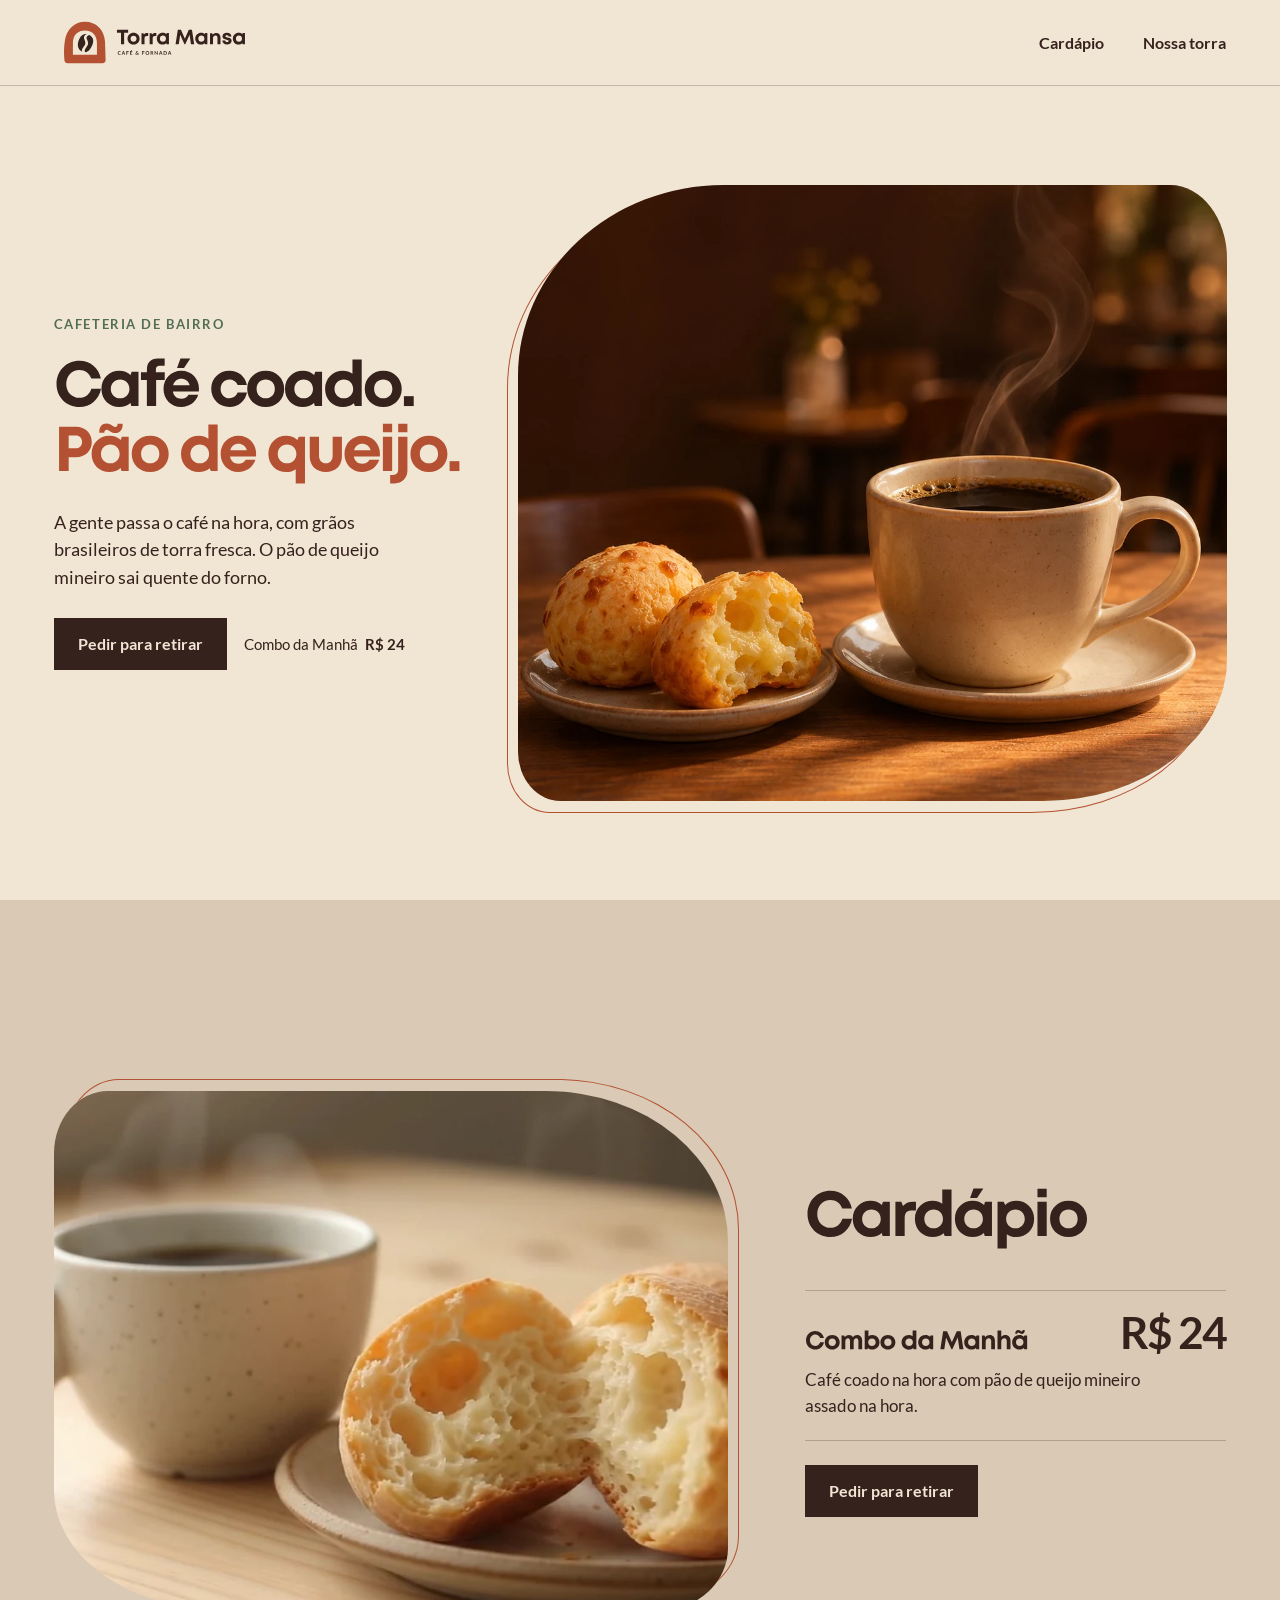
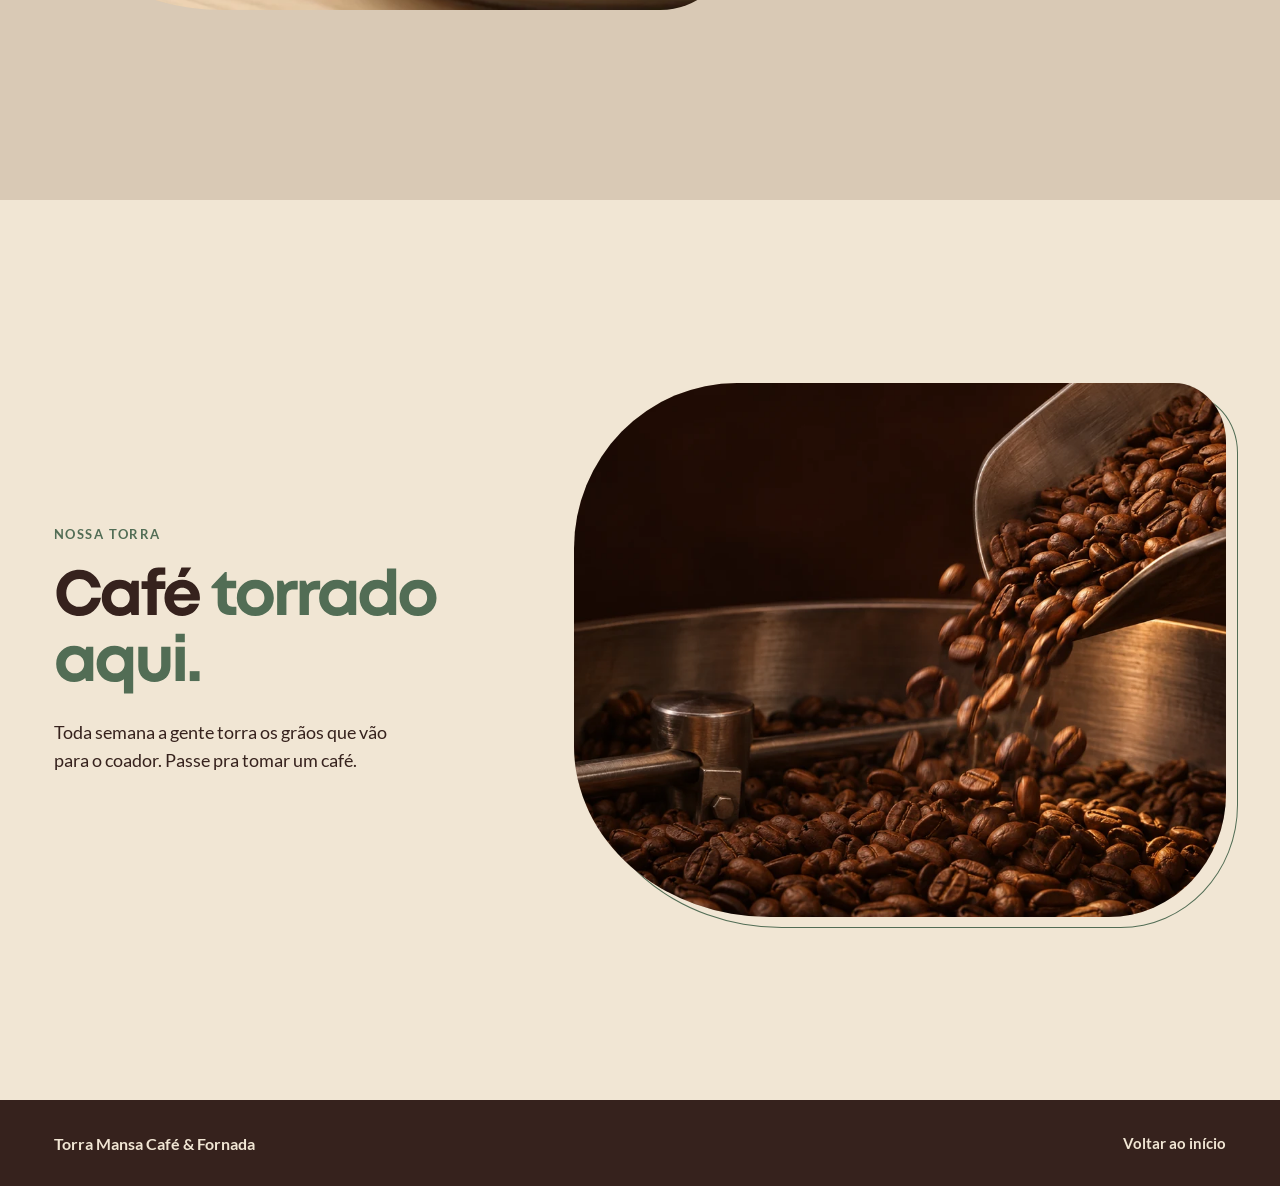
==== commit 56e71d8d: "Publicar aplicativo Passe e Pegue" ====
--- a/index.html
+++ b/index.html
@@ -9,7 +9,7 @@
   <meta name="page-kind" content="place">
   <meta name="site-kind" content="other">
   <!-- Preencha com o link HTTPS oficial quando o app de retirada estiver no ar. -->
-  <meta name="retirada-url" content="">
+  <meta name="retirada-url" content="https://tuqueluti.github.io/torra-mansa/app/">
   <title>Torra Mansa Café &amp; Fornada</title>
   <meta property="og:type" content="website">
   <meta property="og:title" content="Torra Mansa Café & Fornada">
@@ -40,7 +40,7 @@
           <h1 id="titulo" class="t-stagger-line"><span class="mont-leitura">Café coado. Pão de queijo.</span><span class="mont-linhas" aria-hidden="true"><svg class="mont-desenho" aria-hidden="true" focusable="false" width="5737" height="1000" viewBox="0 0 5737 1000"><g transform="translate(0 790)" fill="currentColor"><path transform="translate(0 0)" d="M401.0899963378906 15.089996337890625C574.4499969482422 15.089996337890625 710.3600006103516 -100.63999938964844 742.0 -273.72999572753906H589.3600006103516C564.1800079345703 -185.08999633789062 493.1800079345703 -129.4499969482422 401.0900115966797 -129.4499969482422C282.6300048828125 -129.4499969482422 193.0900115966797 -223.27000427246094 193.0900115966797 -349.1800079345703C193.0900115966797 -475.0900115966797 282.6300048828125 -570.5400085449219 401.0900115966797 -570.5400085449219C489.3600158691406 -570.5400085449219 559.3600158691406 -518.9000091552734 588.0000152587891 -436.260009765625H739.8200225830078C707.3700256347656 -602.3500061035156 571.4600219726562 -715.0800018310547 401.1000213623047 -715.0800018310547C195.55001831054688 -715.0800018310547 39.6400146484375 -557.5299987792969 39.6400146484375 -349.1699981689453C39.6400146484375 -142.44000244140625 195.55001831054688 15.110000610351562 401.1000213623047 15.110000610351562Z"/><path transform="translate(714 0)" d="M510.9100036621094 -540.8200073242188 495.30999755859375 -489.2200012207031C448.6300048828125 -530.8399963378906 387.2100067138672 -555.2699890136719 317.90000915527344 -555.2699890136719C155.45001220703125 -555.2699890136719 34.6300048828125 -433.62998962402344 34.6300048828125 -270.8099822998047C34.6300048828125 -107.3599853515625 155.45001220703125 15.280014038085938 317.90000915527344 15.280014038085938C386.02000427246094 15.280014038085938 446.52000427246094 -8.519989013671875 492.88999938964844 -49.1199951171875L505.44000244140625 -0.80999755859375H619.8899993896484V-540.8099975585938ZM329.8000030517578 -122.80999755859375C244.97999572753906 -122.80999755859375 182.6199951171875 -186.1699981689453 182.6199951171875 -270.80999755859375C182.6199951171875 -355.4499969482422 244.97999572753906 -418.80999755859375 329.8000030517578 -418.80999755859375C414.62001037597656 -418.80999755859375 476.8000030517578 -355.6300048828125 476.8000030517578 -270.80999755859375C476.8000030517578 -185.989990234375 414.62001037597656 -122.80999755859375 329.8000030517578 -122.80999755859375Z"/><path transform="translate(1347 0)" d="M400.72999572753906 -532.7299957275391H261.0899963378906V-578.0C261.0899963378906 -616.4600067138672 281.9100036621094 -636.2800140380859 320.37001037597656 -636.2800140380859H399.7300109863281V-751.1900177001953H291.0900115966797C177.6400146484375 -751.1900177001953 119.73001098632812 -685.0100250244141 119.73001098632812 -581.6500244140625V-532.7400207519531H25.370010375976562V-412.38002014160156H118.92001342773438V-0.02001953125H264.9200134277344V-412.38002014160156H400.7400207519531Z"/><path transform="translate(1694 0)" d="M457.63999938964844 -751.7299957275391H302.3699951171875L247.8300018310547 -599.7299957275391H358.2900085449219ZM594.2900085449219 -271.9099884033203C594.2900085449219 -427.4599914550781 480.5600128173828 -555.2799987792969 314.74000549316406 -555.2799987792969C154.47000122070312 -555.2799987792969 34.649993896484375 -432.63999938964844 34.649993896484375 -270.0C34.649993896484375 -108.17999267578125 155.2899932861328 15.270004272460938 314.739990234375 15.270004272460938C440.09999084472656 15.270004272460938 543.4599914550781 -59.72999572753906 582.7299957275391 -177.45999145507812H429.2799987792969C407.1000061035156 -138.8199920654297 365.4600067138672 -114.81999206542969 314.7300109863281 -114.81999206542969C243.91000366210938 -114.81999206542969 195.4600067138672 -155.39999389648438 182.77000427246094 -229.09999084472656H591.4600067138672C593.2800140380859 -243.3699951171875 594.2800140380859 -257.63999938964844 594.2800140380859 -271.9100036621094ZM314.7300109863281 -430.63999938964844C380.25001525878906 -430.63999938964844 427.66001892089844 -394.8399963378906 448.3000183105469 -328.8199920654297H186.62002563476562C203.5800323486328 -392.72999572753906 249.7300262451172 -430.63999938964844 314.7300262451172 -430.63999938964844Z"/><path transform="translate(2447 0)" d="M321.36000061035156 15.270004272460938C462.6300048828125 15.270004272460938 573.1800079345703 -76.81999206542969 598.6300048828125 -212.54998779296875H451.6300048828125C426.99000549316406 -154.8199920654297 380.3500061035156 -121.99998474121094 321.3500061035156 -121.99998474121094C243.17001342773438 -121.99998474121094 182.62001037597656 -187.1799774169922 182.62001037597656 -270.8199768066406C182.62001037597656 -354.45997619628906 242.17001342773438 -418.0099792480469 321.3500061035156 -418.0099792480469C379.5299987792969 -418.0099792480469 428.1699981689453 -386.8299865722656 451.80999755859375 -333.739990234375H596.8099975585938C570.5399932861328 -466.6499938964844 462.0 -555.2899932861328 322.17999267578125 -555.2899932861328C158.08999633789062 -555.2899932861328 34.62998962402344 -433.46998596191406 34.62998962402344 -271.6499786376953C34.62998962402344 -109.82997131347656 158.89999389648438 15.260025024414062 321.36000061035156 15.260025024414062Z"/><path transform="translate(3015 0)" d="M326.5500030517578 15.270004272460938C493.0 15.270004272460938 618.4600067138672 -107.17999267578125 618.4600067138672 -270.0C618.4600067138672 -433.63999938964844 493.0 -555.2799987792969 326.5500030517578 -555.2799987792969C159.27999877929688 -555.2799987792969 34.63999938964844 -433.8199920654297 34.63999938964844 -269.99998474121094C34.63999938964844 -107.17997741699219 159.27999877929688 15.27001953125 326.5500030517578 15.27001953125ZM326.5500030517578 -121.99998474121094C242.37001037597656 -121.99998474121094 182.6400146484375 -182.53997802734375 182.6400146484375 -269.99998474121094C182.6400146484375 -357.4499816894531 242.37001037597656 -417.99998474121094 326.5500030517578 -417.99998474121094C410.72999572753906 -417.99998474121094 470.4599914550781 -357.4499816894531 470.4599914550781 -269.99998474121094C470.4599914550781 -182.53997802734375 410.72999572753906 -121.99998474121094 326.5500030517578 -121.99998474121094Z"/><path transform="translate(3611 0)" d="M510.9100036621094 -540.8200073242188 495.30999755859375 -489.2200012207031C448.6300048828125 -530.8399963378906 387.2100067138672 -555.2699890136719 317.90000915527344 -555.2699890136719C155.45001220703125 -555.2699890136719 34.6300048828125 -433.62998962402344 34.6300048828125 -270.8099822998047C34.6300048828125 -107.3599853515625 155.45001220703125 15.280014038085938 317.90000915527344 15.280014038085938C386.02000427246094 15.280014038085938 446.52000427246094 -8.519989013671875 492.88999938964844 -49.1199951171875L505.44000244140625 -0.80999755859375H619.8899993896484V-540.8099975585938ZM329.8000030517578 -122.80999755859375C244.97999572753906 -122.80999755859375 182.6199951171875 -186.1699981689453 182.6199951171875 -270.80999755859375C182.6199951171875 -355.4499969482422 244.97999572753906 -418.80999755859375 329.8000030517578 -418.80999755859375C414.62001037597656 -418.80999755859375 476.8000030517578 -355.6300048828125 476.8000030517578 -270.80999755859375C476.8000030517578 -185.989990234375 414.62001037597656 -122.80999755859375 329.8000030517578 -122.80999755859375Z"/><path transform="translate(4244 0)" d="M466.72999572753906 -734.6399993896484V-510.5399932861328C424.94000244140625 -539.0699920654297 374.32000732421875 -555.2699890136719 318.5500030517578 -555.2699890136719C154.72999572753906 -555.2699890136719 34.63999938964844 -433.62998962402344 34.63999938964844 -269.989990234375C34.63999938964844 -106.52998352050781 154.72999572753906 16.110015869140625 318.5500030517578 16.110015869140625C384.0 16.110015869140625 442.3500061035156 -6.389984130859375 487.6700134277344 -44.959991455078125L504.91001892089844 0.010009765625H612.7300262451172V-734.6299896240234ZM330.46002197265625 -121.989990234375C245.6400146484375 -121.989990234375 183.46002197265625 -185.16998291015625 183.46002197265625 -269.989990234375C183.46002197265625 -354.80999755859375 245.6400146484375 -417.989990234375 330.46002197265625 -417.989990234375C415.280029296875 -417.989990234375 477.64002990722656 -354.62998962402344 477.64002990722656 -269.989990234375C477.64002990722656 -185.5299835205078 415.280029296875 -121.989990234375 330.46002197265625 -121.989990234375Z"/><path transform="translate(4870 0)" d="M326.5500030517578 15.270004272460938C493.0 15.270004272460938 618.4600067138672 -107.17999267578125 618.4600067138672 -270.0C618.4600067138672 -433.63999938964844 493.0 -555.2799987792969 326.5500030517578 -555.2799987792969C159.27999877929688 -555.2799987792969 34.63999938964844 -433.8199920654297 34.63999938964844 -269.99998474121094C34.63999938964844 -107.17997741699219 159.27999877929688 15.27001953125 326.5500030517578 15.27001953125ZM326.5500030517578 -121.99998474121094C242.37001037597656 -121.99998474121094 182.6400146484375 -182.53997802734375 182.6400146484375 -269.99998474121094C182.6400146484375 -357.4499816894531 242.37001037597656 -417.99998474121094 326.5500030517578 -417.99998474121094C410.72999572753906 -417.99998474121094 470.4599914550781 -357.4499816894531 470.4599914550781 -269.99998474121094C470.4599914550781 -182.53997802734375 410.72999572753906 -121.99998474121094 326.5500030517578 -121.99998474121094Z"/><path transform="translate(5463 0)" d="M59.82000732421875 0.0H214.54000854492188V-156.17999267578125H59.82000732421875Z"/></g></svg><br><svg class="mont-desenho barro" aria-hidden="true" focusable="false" width="6458" height="1000" viewBox="0 0 6458 1000"><g transform="translate(0 790)" fill="currentColor"><path transform="translate(0 0)" d="M349.4499969482422 -700.0H80.08999633789062V0.0H231.5399932861328V-218.5399932861328H349.4499969482422C490.0 -218.5399932861328 596.5399932861328 -321.2699890136719 596.5399932861328 -459.2699890136719C596.5399932861328 -597.4499816894531 489.8199920654297 -699.9999847412109 349.4499969482422 -699.9999847412109ZM342.8199920654297 -358.8199920654297H231.5399932861328V-559.7199859619141H342.8199920654297C402.9099884033203 -559.7199859619141 443.08998107910156 -517.4499816894531 443.08998107910156 -459.2699890136719C443.08998107910156 -401.0899963378906 402.9099884033203 -358.8199920654297 342.8199920654297 -358.8199920654297Z"/><path transform="translate(559 0)" d="M236.17999267578125 -611.7299957275391C236.17999267578125 -635.4599914550781 252.71998596191406 -652.0999908447266 271.989990234375 -652.0999908447266C285.4399871826172 -652.0999908447266 299.4399871826172 -643.0099945068359 316.4399871826172 -632.9199981689453C340.8899841308594 -618.4700012207031 369.5299835205078 -599.1999969482422 410.16998291015625 -599.1999969482422C480.989990234375 -599.1999969482422 524.7199859619141 -651.2899932861328 524.7199859619141 -735.1100006103516V-746.1100006103516H443.989990234375V-737.1100006103516C443.989990234375 -712.3800048828125 429.4399871826172 -695.7400054931641 408.34999084472656 -695.7400054931641C389.8899841308594 -695.7400054931641 374.7099914550781 -705.8300018310547 358.5299987792969 -717.9199981689453C336.7099914550781 -734.0099945068359 311.0699920654297 -750.4700012207031 270.97999572753906 -750.4700012207031C198.33999633789062 -750.4700012207031 155.61000061035156 -697.5599975585938 155.61000061035156 -614.5599975585938V-604.0200042724609H236.16000366210938ZM510.88999938964844 -540.8400115966797 495.2899932861328 -489.24000549316406C448.61000061035156 -530.8600006103516 387.19000244140625 -555.2899932861328 317.8800048828125 -555.2899932861328C155.4300079345703 -555.2899932861328 34.61000061035156 -433.6499938964844 34.61000061035156 -270.8299865722656C34.61000061035156 -107.37998962402344 155.4300079345703 15.260009765625 317.8800048828125 15.260009765625C386.0 15.260009765625 446.5 -8.539993286132812 492.8699951171875 -49.13999938964844L505.4199981689453 -0.8300018310546875H619.8699951171875V-540.8300018310547ZM329.7799987792969 -122.83000183105469C244.95999145507812 -122.83000183105469 182.59999084472656 -186.19000244140625 182.59999084472656 -270.8300018310547C182.59999084472656 -355.4700012207031 244.95999145507812 -418.8300018310547 329.7799987792969 -418.8300018310547C414.6000061035156 -418.8300018310547 476.7799987792969 -355.65000915527344 476.7799987792969 -270.8300018310547C476.7799987792969 -186.00999450683594 414.6000061035156 -122.83000183105469 329.7799987792969 -122.83000183105469Z"/><path transform="translate(1192 0)" d="M326.5500030517578 15.270004272460938C493.0 15.270004272460938 618.4600067138672 -107.17999267578125 618.4600067138672 -270.0C618.4600067138672 -433.63999938964844 493.0 -555.2799987792969 326.5500030517578 -555.2799987792969C159.27999877929688 -555.2799987792969 34.63999938964844 -433.8199920654297 34.63999938964844 -269.99998474121094C34.63999938964844 -107.17997741699219 159.27999877929688 15.27001953125 326.5500030517578 15.27001953125ZM326.5500030517578 -121.99998474121094C242.37001037597656 -121.99998474121094 182.6400146484375 -182.53997802734375 182.6400146484375 -269.99998474121094C182.6400146484375 -357.4499816894531 242.37001037597656 -417.99998474121094 326.5500030517578 -417.99998474121094C410.72999572753906 -417.99998474121094 470.4599914550781 -357.4499816894531 470.4599914550781 -269.99998474121094C470.4599914550781 -182.53997802734375 410.72999572753906 -121.99998474121094 326.5500030517578 -121.99998474121094Z"/><path transform="translate(1970 0)" d="M466.72999572753906 -734.6399993896484V-510.5399932861328C424.94000244140625 -539.0699920654297 374.32000732421875 -555.2699890136719 318.5500030517578 -555.2699890136719C154.72999572753906 -555.2699890136719 34.63999938964844 -433.62998962402344 34.63999938964844 -269.989990234375C34.63999938964844 -106.52998352050781 154.72999572753906 16.110015869140625 318.5500030517578 16.110015869140625C384.0 16.110015869140625 442.3500061035156 -6.389984130859375 487.6700134277344 -44.959991455078125L504.91001892089844 0.010009765625H612.7300262451172V-734.6299896240234ZM330.46002197265625 -121.989990234375C245.6400146484375 -121.989990234375 183.46002197265625 -185.16998291015625 183.46002197265625 -269.989990234375C183.46002197265625 -354.80999755859375 245.6400146484375 -417.989990234375 330.46002197265625 -417.989990234375C415.280029296875 -417.989990234375 477.64002990722656 -354.62998962402344 477.64002990722656 -269.989990234375C477.64002990722656 -185.5299835205078 415.280029296875 -121.989990234375 330.46002197265625 -121.989990234375Z"/><path transform="translate(2596 0)" d="M594.2700042724609 -271.9100036621094C594.2700042724609 -427.4600067138672 480.5400085449219 -555.2800140380859 314.7200012207031 -555.2800140380859C154.4499969482422 -555.2800140380859 34.62998962402344 -432.6400146484375 34.62998962402344 -270.00001525878906C34.62998962402344 -108.18000793457031 155.26998901367188 15.269989013671875 314.71998596191406 15.269989013671875C440.0799865722656 15.269989013671875 543.4399871826172 -59.730010986328125 582.7099914550781 -177.4600067138672H429.25999450683594C407.0800018310547 -138.82000732421875 365.44000244140625 -114.82000732421875 314.7100067138672 -114.82000732421875C243.88999938964844 -114.82000732421875 195.44000244140625 -155.40000915527344 182.75 -229.10000610351562H591.4400024414062C593.260009765625 -243.37001037597656 594.260009765625 -257.6400146484375 594.260009765625 -271.91001892089844ZM314.7100067138672 -430.6400146484375C380.2300109863281 -430.6400146484375 427.6400146484375 -394.8400115966797 448.28001403808594 -328.82000732421875H186.6000213623047C203.56002807617188 -392.7300109863281 249.71002197265625 -430.6400146484375 314.71002197265625 -430.6400146484375Z"/><path transform="translate(3349 0)" d="M515.5399932861328 -540.0 490.5199890136719 -490.7200012207031C444.67999267578125 -531.3999938964844 384.84999084472656 -555.2699890136719 317.5399932861328 -555.2699890136719C154.08999633789062 -555.2699890136719 34.62998962402344 -433.62998962402344 34.62998962402344 -269.989990234375C34.62998962402344 -105.71998596191406 154.89999389648438 16.100021362304688 317.5399932861328 16.100021362304688C373.4599914550781 16.100021362304688 424.21998596191406 -0.3999786376953125 466.0799865722656 -29.3599853515625V194.65000915527344H612.0799865722656V-539.989990234375ZM329.4399871826172 -121.989990234375C244.61997985839844 -121.989990234375 182.4399871826172 -185.16998291015625 182.4399871826172 -269.989990234375C182.4399871826172 -354.80999755859375 244.61997985839844 -417.989990234375 329.4399871826172 -417.989990234375C414.25999450683594 -417.989990234375 476.6199951171875 -354.62998962402344 476.6199951171875 -269.989990234375C476.6199951171875 -185.34999084472656 414.25999450683594 -121.989990234375 329.4399871826172 -121.989990234375Z"/><path transform="translate(3974 0)" d="M316.82000732421875 15.279998779296875C469.5400085449219 15.279998779296875 570.0900115966797 -82.18000793457031 570.0900115966797 -228.00001525878906V-540.0000152587891H424.0900115966797V-244.63002014160156C424.0900115966797 -168.8200225830078 384.45001220703125 -122.00001525878906 316.82000732421875 -122.00001525878906C249.36000061035156 -122.00001525878906 208.72000122070312 -167.8200225830078 208.72000122070312 -244.63002014160156V-540.0000152587891H62.720001220703125V-228.00001525878906C62.720001220703125 -82.18000793457031 164.27000427246094 15.279998779296875 316.82000732421875 15.279998779296875Z"/><path transform="translate(4550 0)" d="M594.2700042724609 -271.9100036621094C594.2700042724609 -427.4600067138672 480.5400085449219 -555.2800140380859 314.7200012207031 -555.2800140380859C154.4499969482422 -555.2800140380859 34.62998962402344 -432.6400146484375 34.62998962402344 -270.00001525878906C34.62998962402344 -108.18000793457031 155.26998901367188 15.269989013671875 314.71998596191406 15.269989013671875C440.0799865722656 15.269989013671875 543.4399871826172 -59.730010986328125 582.7099914550781 -177.4600067138672H429.25999450683594C407.0800018310547 -138.82000732421875 365.44000244140625 -114.82000732421875 314.7100067138672 -114.82000732421875C243.88999938964844 -114.82000732421875 195.44000244140625 -155.40000915527344 182.75 -229.10000610351562H591.4400024414062C593.260009765625 -243.37001037597656 594.260009765625 -257.6400146484375 594.260009765625 -271.91001892089844ZM314.7100067138672 -430.6400146484375C380.2300109863281 -430.6400146484375 427.6400146484375 -394.8400115966797 448.28001403808594 -328.82000732421875H186.6000213623047C203.56002807617188 -392.7300109863281 249.71002197265625 -430.6400146484375 314.71002197265625 -430.6400146484375Z"/><path transform="translate(5121 0)" d="M70.36000061035156 -612.0H215.80999755859375V-747.7299957275391H70.36000061035156ZM70.08999633789062 0.0H216.08999633789062V-540.0H70.08999633789062Z"/><path transform="translate(5350 0)" d="M82.55000305175781 -612.0H228.0V-747.7299957275391H82.55000305175781ZM-44.44999694824219 194.6300048828125H25.460006713867188C144.4600067138672 194.6300048828125 228.10000610351562 110.99000549316406 228.10000610351562 -7.8300018310546875V-540.0099945068359H82.10000610351562V-18.919998168945312C82.10000610351562 33.350006103515625 54.920013427734375 60.71000671386719 2.6500091552734375 60.71000671386719H-44.43998718261719Z"/><path transform="translate(5591 0)" d="M326.5500030517578 15.270004272460938C493.0 15.270004272460938 618.4600067138672 -107.17999267578125 618.4600067138672 -270.0C618.4600067138672 -433.63999938964844 493.0 -555.2799987792969 326.5500030517578 -555.2799987792969C159.27999877929688 -555.2799987792969 34.63999938964844 -433.8199920654297 34.63999938964844 -269.99998474121094C34.63999938964844 -107.17997741699219 159.27999877929688 15.27001953125 326.5500030517578 15.27001953125ZM326.5500030517578 -121.99998474121094C242.37001037597656 -121.99998474121094 182.6400146484375 -182.53997802734375 182.6400146484375 -269.99998474121094C182.6400146484375 -357.4499816894531 242.37001037597656 -417.99998474121094 326.5500030517578 -417.99998474121094C410.72999572753906 -417.99998474121094 470.4599914550781 -357.4499816894531 470.4599914550781 -269.99998474121094C470.4599914550781 -182.53997802734375 410.72999572753906 -121.99998474121094 326.5500030517578 -121.99998474121094Z"/><path transform="translate(6184 0)" d="M59.82000732421875 0.0H214.54000854492188V-156.17999267578125H59.82000732421875Z"/></g></svg></span></h1>
           <p class="abertura-descricao t-stagger-line">A gente passa o café na hora, com grãos brasileiros de torra fresca. O pão de queijo mineiro sai quente do forno.</p>
           <div class="abertura-acao t-stagger-line">
-            <a class="botao" data-retirada href="#cardapio">Ver cardápio</a>
+            <a class="botao" data-retirada href="app/">Pedir para retirar</a>
             <p class="abertura-oferta">Combo da Manhã <strong>R$&nbsp;24</strong></p>
           </div>
         </div>
@@ -66,7 +66,7 @@
             </div>
             <p class="combo-descricao">Café coado na hora com pão de queijo mineiro assado na hora.</p>
           </div>
-          <a class="botao pedido-cardapio" data-retirada href="#cardapio" hidden>Pedir para retirar</a>
+          <a class="botao pedido-cardapio" data-retirada href="app/">Pedir para retirar</a>
         </div>
         <div class="visual cardapio-visual">
           <div class="foto">
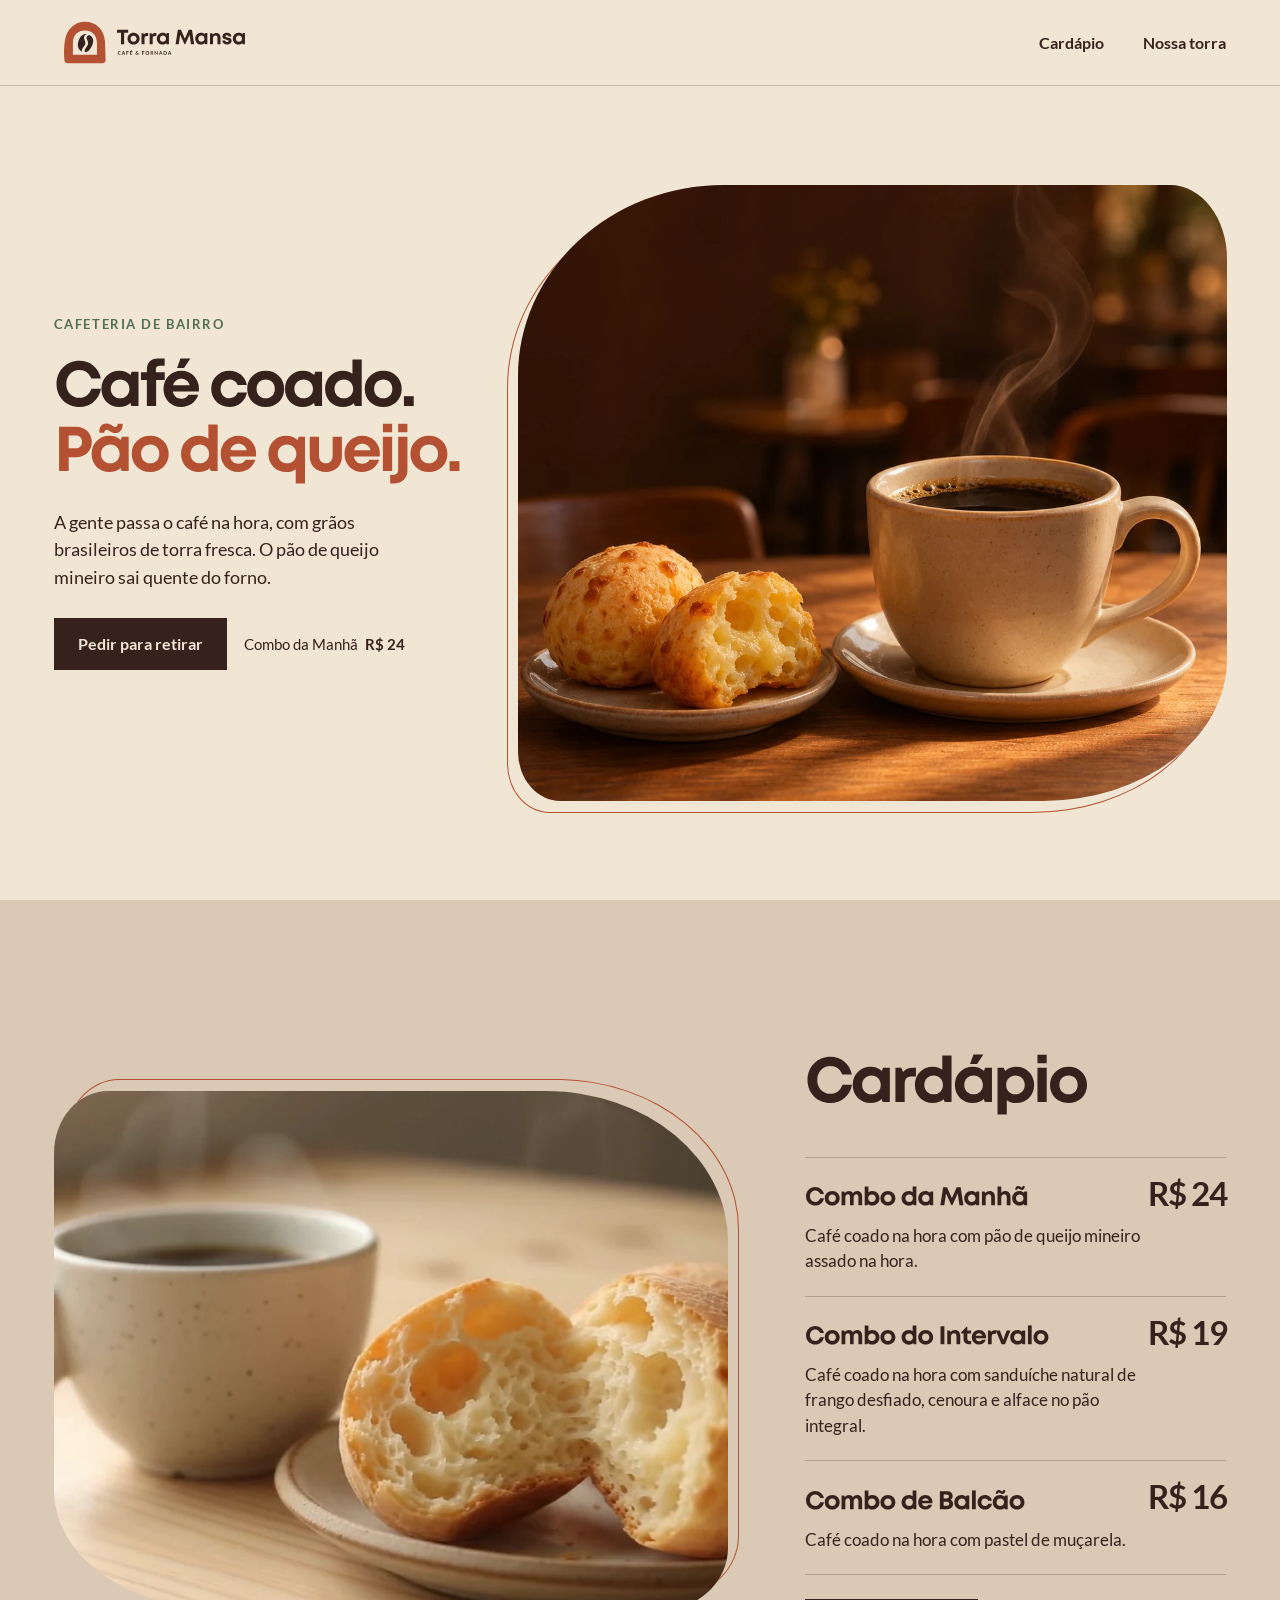
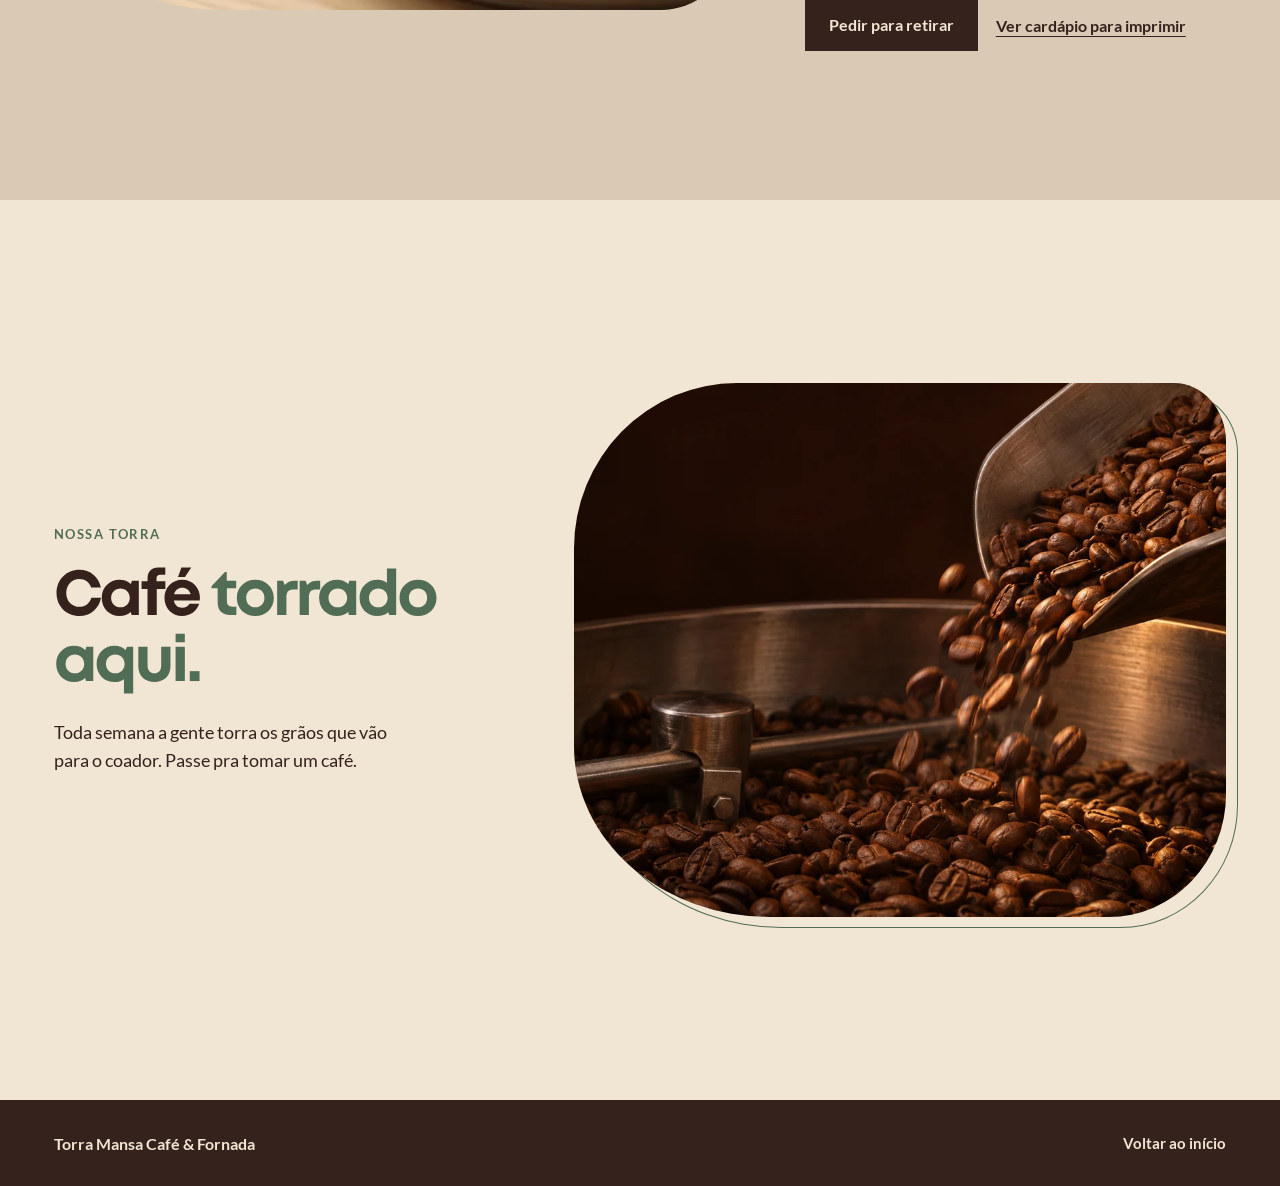
==== commit 2d0dcdbd: "Adicionar combos e cardápio da Torra Mansa" ====
--- a/index.html
+++ b/index.html
@@ -66,7 +66,24 @@
             </div>
             <p class="combo-descricao">Café coado na hora com pão de queijo mineiro assado na hora.</p>
           </div>
-          <a class="botao pedido-cardapio" data-retirada href="app/">Pedir para retirar</a>
+          <div class="combo">
+            <div class="combo-linha">
+              <h3><span class="mont-leitura">Combo do Intervalo</span><span class="mont-linhas" aria-hidden="true"><svg class="mont-desenho" aria-hidden="true" focusable="false" width="9547" height="1000" viewBox="0 0 9547 1000"><g transform="translate(0 790)" fill="currentColor"><path transform="translate(0 0)" d="M401.0899963378906 15.089996337890625C574.4499969482422 15.089996337890625 710.3600006103516 -100.63999938964844 742.0 -273.72999572753906H589.3600006103516C564.1800079345703 -185.08999633789062 493.1800079345703 -129.4499969482422 401.0900115966797 -129.4499969482422C282.6300048828125 -129.4499969482422 193.0900115966797 -223.27000427246094 193.0900115966797 -349.1800079345703C193.0900115966797 -475.0900115966797 282.6300048828125 -570.5400085449219 401.0900115966797 -570.5400085449219C489.3600158691406 -570.5400085449219 559.3600158691406 -518.9000091552734 588.0000152587891 -436.260009765625H739.8200225830078C707.3700256347656 -602.3500061035156 571.4600219726562 -715.0800018310547 401.1000213623047 -715.0800018310547C195.55001831054688 -715.0800018310547 39.6400146484375 -557.5299987792969 39.6400146484375 -349.1699981689453C39.6400146484375 -142.44000244140625 195.55001831054688 15.110000610351562 401.1000213623047 15.110000610351562Z"/><path transform="translate(738 0)" d="M326.5500030517578 15.270004272460938C493.0 15.270004272460938 618.4600067138672 -107.17999267578125 618.4600067138672 -270.0C618.4600067138672 -433.63999938964844 493.0 -555.2799987792969 326.5500030517578 -555.2799987792969C159.27999877929688 -555.2799987792969 34.63999938964844 -433.8199920654297 34.63999938964844 -269.99998474121094C34.63999938964844 -107.17997741699219 159.27999877929688 15.27001953125 326.5500030517578 15.27001953125ZM326.5500030517578 -121.99998474121094C242.37001037597656 -121.99998474121094 182.6400146484375 -182.53997802734375 182.6400146484375 -269.99998474121094C182.6400146484375 -357.4499816894531 242.37001037597656 -417.99998474121094 326.5500030517578 -417.99998474121094C410.72999572753906 -417.99998474121094 470.4599914550781 -357.4499816894531 470.4599914550781 -269.99998474121094C470.4599914550781 -182.53997802734375 410.72999572753906 -121.99998474121094 326.5500030517578 -121.99998474121094Z"/><path transform="translate(1358 0)" d="M684.4499969482422 -552.8200073242188C615.7299957275391 -552.8200073242188 554.1999969482422 -518.8600006103516 517.3000030517578 -466.4100036621094C485.99000549316406 -520.6900024414062 429.2200012207031 -552.8200073242188 360.5400085449219 -552.8200073242188C296.94000244140625 -552.8200073242188 237.79000854492188 -521.4100036621094 199.4600067138672 -473.0500030517578L172.0900115966797 -540.0H70.09001159667969V0.0H216.0900115966797V-292.0899963378906C216.0900115966797 -376.62998962402344 255.54000854492188 -424.62998962402344 321.5400085449219 -424.62998962402344C373.82000732421875 -424.62998962402344 401.27000427246094 -386.62998962402344 401.27000427246094 -314.5399932861328V0.0H543.6300048828125V-292.0899963378906C543.6300048828125 -376.62998962402344 582.2700042724609 -424.62998962402344 647.4499969482422 -424.62998962402344C700.3600006103516 -424.62998962402344 728.6300048828125 -386.62998962402344 728.6300048828125 -314.5399932861328V0.0H874.6300048828125V-338.6300048828125C874.6300048828125 -465.1800079345703 796.1800079345703 -552.8200073242188 684.4500122070312 -552.8200073242188Z"/><path transform="translate(2263 0)" d="M364.27000427246094 -555.2700042724609C308.36000061035156 -555.2700042724609 257.7899932861328 -539.1600036621094 216.07998657226562 -510.7799987792969V-734.6300048828125H70.07998657226562V0.0099945068359375H177.89999389648438L195.1999969482422 -45.12001037597656C240.41000366210938 -6.9300079345703125 298.6600036621094 15.289993286132812 364.27000427246094 15.289993286132812C528.9100036621094 15.289993286132812 648.1800079345703 -106.53001403808594 648.1800079345703 -269.9900207519531C648.1800079345703 -433.63002014160156 528.9100036621094 -555.27001953125 364.27000427246094 -555.27001953125ZM352.36000061035156 -122.81001281738281C267.5399932861328 -122.81001281738281 205.17999267578125 -186.36001586914062 205.17999267578125 -270.00001525878906C205.17999267578125 -354.6400146484375 267.5399932861328 -418.00001525878906 352.36000061035156 -418.00001525878906C437.1800079345703 -418.00001525878906 499.36000061035156 -354.8200225830078 499.36000061035156 -270.00001525878906C499.36000061035156 -186.00001525878906 437.1800079345703 -122.82002258300781 352.36000061035156 -122.82002258300781Z"/><path transform="translate(2913 0)" d="M326.5500030517578 15.270004272460938C493.0 15.270004272460938 618.4600067138672 -107.17999267578125 618.4600067138672 -270.0C618.4600067138672 -433.63999938964844 493.0 -555.2799987792969 326.5500030517578 -555.2799987792969C159.27999877929688 -555.2799987792969 34.63999938964844 -433.8199920654297 34.63999938964844 -269.99998474121094C34.63999938964844 -107.17997741699219 159.27999877929688 15.27001953125 326.5500030517578 15.27001953125ZM326.5500030517578 -121.99998474121094C242.37001037597656 -121.99998474121094 182.6400146484375 -182.53997802734375 182.6400146484375 -269.99998474121094C182.6400146484375 -357.4499816894531 242.37001037597656 -417.99998474121094 326.5500030517578 -417.99998474121094C410.72999572753906 -417.99998474121094 470.4599914550781 -357.4499816894531 470.4599914550781 -269.99998474121094C470.4599914550781 -182.53997802734375 410.72999572753906 -121.99998474121094 326.5500030517578 -121.99998474121094Z"/><path transform="translate(3739 0)" d="M466.72999572753906 -734.6399993896484V-510.5399932861328C424.94000244140625 -539.0699920654297 374.32000732421875 -555.2699890136719 318.5500030517578 -555.2699890136719C154.72999572753906 -555.2699890136719 34.63999938964844 -433.62998962402344 34.63999938964844 -269.989990234375C34.63999938964844 -106.52998352050781 154.72999572753906 16.110015869140625 318.5500030517578 16.110015869140625C384.0 16.110015869140625 442.3500061035156 -6.389984130859375 487.6700134277344 -44.959991455078125L504.91001892089844 0.010009765625H612.7300262451172V-734.6299896240234ZM330.46002197265625 -121.989990234375C245.6400146484375 -121.989990234375 183.46002197265625 -185.16998291015625 183.46002197265625 -269.989990234375C183.46002197265625 -354.80999755859375 245.6400146484375 -417.989990234375 330.46002197265625 -417.989990234375C415.280029296875 -417.989990234375 477.64002990722656 -354.62998962402344 477.64002990722656 -269.989990234375C477.64002990722656 -185.5299835205078 415.280029296875 -121.989990234375 330.46002197265625 -121.989990234375Z"/><path transform="translate(4389 0)" d="M326.5500030517578 15.270004272460938C493.0 15.270004272460938 618.4600067138672 -107.17999267578125 618.4600067138672 -270.0C618.4600067138672 -433.63999938964844 493.0 -555.2799987792969 326.5500030517578 -555.2799987792969C159.27999877929688 -555.2799987792969 34.63999938964844 -433.8199920654297 34.63999938964844 -269.99998474121094C34.63999938964844 -107.17997741699219 159.27999877929688 15.27001953125 326.5500030517578 15.27001953125ZM326.5500030517578 -121.99998474121094C242.37001037597656 -121.99998474121094 182.6400146484375 -182.53997802734375 182.6400146484375 -269.99998474121094C182.6400146484375 -357.4499816894531 242.37001037597656 -417.99998474121094 326.5500030517578 -417.99998474121094C410.72999572753906 -417.99998474121094 470.4599914550781 -357.4499816894531 470.4599914550781 -269.99998474121094C470.4599914550781 -182.53997802734375 410.72999572753906 -121.99998474121094 326.5500030517578 -121.99998474121094Z"/><path transform="translate(5215 0)" d="M80.08999633789062 0.0H231.5399932861328V-700.0H80.08999633789062Z"/><path transform="translate(5488 0)" d="M377.6300048828125 -552.8200073242188C304.13999938964844 -552.8200073242188 239.58999633789062 -521.9300079345703 198.72999572753906 -473.25001525878906L170.26998901367188 -540.0000152587891H70.08999633789062V-1.52587890625e-05H216.08999633789062V-283.8200225830078C216.08999633789062 -370.7200164794922 262.0 -424.63002014160156 337.27000427246094 -424.63002014160156C400.4499969482422 -424.63002014160156 431.4499969482422 -385.27001953125 431.4499969482422 -303.63002014160156V-1.52587890625e-05H577.4499969482422V-327.27001953125C577.4499969482422 -464.00001525878906 500.7200012207031 -552.8200225830078 377.6300048828125 -552.8200225830078Z"/><path transform="translate(6092 0)" d="M334.0899963378906 -130.0C280.9100036621094 -130.0 250.91000366210938 -160.0 250.91000366210938 -212.17999267578125V-422.62998962402344H397.4499969482422V-539.9999847412109H248.4499969482422V-680.9099884033203H220.5399932861328L7.269989013671875 -454.17999267578125V-422.62998962402344H104.90998840332031V-192.8199920654297C104.90998840332031 -72.99998474121094 177.9099884033203 1.52587890625e-05 296.71998596191406 1.52587890625e-05H400.4499816894531V-129.99998474121094Z"/><path transform="translate(6484 0)" d="M594.2700042724609 -271.9100036621094C594.2700042724609 -427.4600067138672 480.5400085449219 -555.2800140380859 314.7200012207031 -555.2800140380859C154.4499969482422 -555.2800140380859 34.62998962402344 -432.6400146484375 34.62998962402344 -270.00001525878906C34.62998962402344 -108.18000793457031 155.26998901367188 15.269989013671875 314.71998596191406 15.269989013671875C440.0799865722656 15.269989013671875 543.4399871826172 -59.730010986328125 582.7099914550781 -177.4600067138672H429.25999450683594C407.0800018310547 -138.82000732421875 365.44000244140625 -114.82000732421875 314.7100067138672 -114.82000732421875C243.88999938964844 -114.82000732421875 195.44000244140625 -155.40000915527344 182.75 -229.10000610351562H591.4400024414062C593.260009765625 -243.37001037597656 594.260009765625 -257.6400146484375 594.260009765625 -271.91001892089844ZM314.7100067138672 -430.6400146484375C380.2300109863281 -430.6400146484375 427.6400146484375 -394.8400115966797 448.28001403808594 -328.82000732421875H186.6000213623047C203.56002807617188 -392.7300109863281 249.71002197265625 -430.6400146484375 314.71002197265625 -430.6400146484375Z"/><path transform="translate(7079 0)" d="M346.27000427246094 -543.0C276.9100036621094 -543.0 228.12001037597656 -521.5899963378906 189.67001342773438 -473.8399963378906L163.7200164794922 -540.0H70.09001159667969V0.0H216.0900115966797V-280.5399932861328C216.0900115966797 -368.8199920654297 248.6300048828125 -405.2699890136719 330.9100036621094 -405.2699890136719H394.27000427246094V-542.9999847412109Z"/><path transform="translate(7453 0)" d="M424.36000061035156 -540.0 294.5299987792969 -178.1999969482422 162.36000061035156 -540.0H6.6300048828125L226.36000061035156 0.0H361.0899963378906L575.6299896240234 -540.0Z"/><path transform="translate(7984 0)" d="M510.9100036621094 -540.8200073242188 495.30999755859375 -489.2200012207031C448.6300048828125 -530.8399963378906 387.2100067138672 -555.2699890136719 317.90000915527344 -555.2699890136719C155.45001220703125 -555.2699890136719 34.6300048828125 -433.62998962402344 34.6300048828125 -270.8099822998047C34.6300048828125 -107.3599853515625 155.45001220703125 15.280014038085938 317.90000915527344 15.280014038085938C386.02000427246094 15.280014038085938 446.52000427246094 -8.519989013671875 492.88999938964844 -49.1199951171875L505.44000244140625 -0.80999755859375H619.8899993896484V-540.8099975585938ZM329.8000030517578 -122.80999755859375C244.97999572753906 -122.80999755859375 182.6199951171875 -186.1699981689453 182.6199951171875 -270.80999755859375C182.6199951171875 -355.4499969482422 244.97999572753906 -418.80999755859375 329.8000030517578 -418.80999755859375C414.62001037597656 -418.80999755859375 476.8000030517578 -355.6300048828125 476.8000030517578 -270.80999755859375C476.8000030517578 -185.989990234375 414.62001037597656 -122.80999755859375 329.8000030517578 -122.80999755859375Z"/><path transform="translate(8641 0)" d="M70.08999633789062 0.0H216.08999633789062V-734.6300048828125H70.08999633789062Z"/><path transform="translate(8894 0)" d="M326.5500030517578 15.270004272460938C493.0 15.270004272460938 618.4600067138672 -107.17999267578125 618.4600067138672 -270.0C618.4600067138672 -433.63999938964844 493.0 -555.2799987792969 326.5500030517578 -555.2799987792969C159.27999877929688 -555.2799987792969 34.63999938964844 -433.8199920654297 34.63999938964844 -269.99998474121094C34.63999938964844 -107.17997741699219 159.27999877929688 15.27001953125 326.5500030517578 15.27001953125ZM326.5500030517578 -121.99998474121094C242.37001037597656 -121.99998474121094 182.6400146484375 -182.53997802734375 182.6400146484375 -269.99998474121094C182.6400146484375 -357.4499816894531 242.37001037597656 -417.99998474121094 326.5500030517578 -417.99998474121094C410.72999572753906 -417.99998474121094 470.4599914550781 -357.4499816894531 470.4599914550781 -269.99998474121094C470.4599914550781 -182.53997802734375 410.72999572753906 -121.99998474121094 326.5500030517578 -121.99998474121094Z"/></g></svg></span></h3>
+              <p class="preco">R$&nbsp;19</p>
+            </div>
+            <p class="combo-descricao">Café coado na hora com sanduíche natural de frango desfiado, cenoura e alface no pão integral.</p>
+          </div>
+          <div class="combo">
+            <div class="combo-linha">
+              <h3><span class="mont-leitura">Combo de Balcão</span><span class="mont-linhas" aria-hidden="true"><svg class="mont-desenho" aria-hidden="true" focusable="false" width="8611" height="1000" viewBox="0 0 8611 1000"><g transform="translate(0 790)" fill="currentColor"><path transform="translate(0 0)" d="M401.0899963378906 15.089996337890625C574.4499969482422 15.089996337890625 710.3600006103516 -100.63999938964844 742.0 -273.72999572753906H589.3600006103516C564.1800079345703 -185.08999633789062 493.1800079345703 -129.4499969482422 401.0900115966797 -129.4499969482422C282.6300048828125 -129.4499969482422 193.0900115966797 -223.27000427246094 193.0900115966797 -349.1800079345703C193.0900115966797 -475.0900115966797 282.6300048828125 -570.5400085449219 401.0900115966797 -570.5400085449219C489.3600158691406 -570.5400085449219 559.3600158691406 -518.9000091552734 588.0000152587891 -436.260009765625H739.8200225830078C707.3700256347656 -602.3500061035156 571.4600219726562 -715.0800018310547 401.1000213623047 -715.0800018310547C195.55001831054688 -715.0800018310547 39.6400146484375 -557.5299987792969 39.6400146484375 -349.1699981689453C39.6400146484375 -142.44000244140625 195.55001831054688 15.110000610351562 401.1000213623047 15.110000610351562Z"/><path transform="translate(738 0)" d="M326.5500030517578 15.270004272460938C493.0 15.270004272460938 618.4600067138672 -107.17999267578125 618.4600067138672 -270.0C618.4600067138672 -433.63999938964844 493.0 -555.2799987792969 326.5500030517578 -555.2799987792969C159.27999877929688 -555.2799987792969 34.63999938964844 -433.8199920654297 34.63999938964844 -269.99998474121094C34.63999938964844 -107.17997741699219 159.27999877929688 15.27001953125 326.5500030517578 15.27001953125ZM326.5500030517578 -121.99998474121094C242.37001037597656 -121.99998474121094 182.6400146484375 -182.53997802734375 182.6400146484375 -269.99998474121094C182.6400146484375 -357.4499816894531 242.37001037597656 -417.99998474121094 326.5500030517578 -417.99998474121094C410.72999572753906 -417.99998474121094 470.4599914550781 -357.4499816894531 470.4599914550781 -269.99998474121094C470.4599914550781 -182.53997802734375 410.72999572753906 -121.99998474121094 326.5500030517578 -121.99998474121094Z"/><path transform="translate(1358 0)" d="M684.4499969482422 -552.8200073242188C615.7299957275391 -552.8200073242188 554.1999969482422 -518.8600006103516 517.3000030517578 -466.4100036621094C485.99000549316406 -520.6900024414062 429.2200012207031 -552.8200073242188 360.5400085449219 -552.8200073242188C296.94000244140625 -552.8200073242188 237.79000854492188 -521.4100036621094 199.4600067138672 -473.0500030517578L172.0900115966797 -540.0H70.09001159667969V0.0H216.0900115966797V-292.0899963378906C216.0900115966797 -376.62998962402344 255.54000854492188 -424.62998962402344 321.5400085449219 -424.62998962402344C373.82000732421875 -424.62998962402344 401.27000427246094 -386.62998962402344 401.27000427246094 -314.5399932861328V0.0H543.6300048828125V-292.0899963378906C543.6300048828125 -376.62998962402344 582.2700042724609 -424.62998962402344 647.4499969482422 -424.62998962402344C700.3600006103516 -424.62998962402344 728.6300048828125 -386.62998962402344 728.6300048828125 -314.5399932861328V0.0H874.6300048828125V-338.6300048828125C874.6300048828125 -465.1800079345703 796.1800079345703 -552.8200073242188 684.4500122070312 -552.8200073242188Z"/><path transform="translate(2263 0)" d="M364.27000427246094 -555.2700042724609C308.36000061035156 -555.2700042724609 257.7899932861328 -539.1600036621094 216.07998657226562 -510.7799987792969V-734.6300048828125H70.07998657226562V0.0099945068359375H177.89999389648438L195.1999969482422 -45.12001037597656C240.41000366210938 -6.9300079345703125 298.6600036621094 15.289993286132812 364.27000427246094 15.289993286132812C528.9100036621094 15.289993286132812 648.1800079345703 -106.53001403808594 648.1800079345703 -269.9900207519531C648.1800079345703 -433.63002014160156 528.9100036621094 -555.27001953125 364.27000427246094 -555.27001953125ZM352.36000061035156 -122.81001281738281C267.5399932861328 -122.81001281738281 205.17999267578125 -186.36001586914062 205.17999267578125 -270.00001525878906C205.17999267578125 -354.6400146484375 267.5399932861328 -418.00001525878906 352.36000061035156 -418.00001525878906C437.1800079345703 -418.00001525878906 499.36000061035156 -354.8200225830078 499.36000061035156 -270.00001525878906C499.36000061035156 -186.00001525878906 437.1800079345703 -122.82002258300781 352.36000061035156 -122.82002258300781Z"/><path transform="translate(2913 0)" d="M326.5500030517578 15.270004272460938C493.0 15.270004272460938 618.4600067138672 -107.17999267578125 618.4600067138672 -270.0C618.4600067138672 -433.63999938964844 493.0 -555.2799987792969 326.5500030517578 -555.2799987792969C159.27999877929688 -555.2799987792969 34.63999938964844 -433.8199920654297 34.63999938964844 -269.99998474121094C34.63999938964844 -107.17997741699219 159.27999877929688 15.27001953125 326.5500030517578 15.27001953125ZM326.5500030517578 -121.99998474121094C242.37001037597656 -121.99998474121094 182.6400146484375 -182.53997802734375 182.6400146484375 -269.99998474121094C182.6400146484375 -357.4499816894531 242.37001037597656 -417.99998474121094 326.5500030517578 -417.99998474121094C410.72999572753906 -417.99998474121094 470.4599914550781 -357.4499816894531 470.4599914550781 -269.99998474121094C470.4599914550781 -182.53997802734375 410.72999572753906 -121.99998474121094 326.5500030517578 -121.99998474121094Z"/><path transform="translate(3739 0)" d="M466.72999572753906 -734.6399993896484V-510.5399932861328C424.94000244140625 -539.0699920654297 374.32000732421875 -555.2699890136719 318.5500030517578 -555.2699890136719C154.72999572753906 -555.2699890136719 34.63999938964844 -433.62998962402344 34.63999938964844 -269.989990234375C34.63999938964844 -106.52998352050781 154.72999572753906 16.110015869140625 318.5500030517578 16.110015869140625C384.0 16.110015869140625 442.3500061035156 -6.389984130859375 487.6700134277344 -44.959991455078125L504.91001892089844 0.010009765625H612.7300262451172V-734.6299896240234ZM330.46002197265625 -121.989990234375C245.6400146484375 -121.989990234375 183.46002197265625 -185.16998291015625 183.46002197265625 -269.989990234375C183.46002197265625 -354.80999755859375 245.6400146484375 -417.989990234375 330.46002197265625 -417.989990234375C415.280029296875 -417.989990234375 477.64002990722656 -354.62998962402344 477.64002990722656 -269.989990234375C477.64002990722656 -185.5299835205078 415.280029296875 -121.989990234375 330.46002197265625 -121.989990234375Z"/><path transform="translate(4389 0)" d="M594.2700042724609 -271.9100036621094C594.2700042724609 -427.4600067138672 480.5400085449219 -555.2800140380859 314.7200012207031 -555.2800140380859C154.4499969482422 -555.2800140380859 34.62998962402344 -432.6400146484375 34.62998962402344 -270.00001525878906C34.62998962402344 -108.18000793457031 155.26998901367188 15.269989013671875 314.71998596191406 15.269989013671875C440.0799865722656 15.269989013671875 543.4399871826172 -59.730010986328125 582.7099914550781 -177.4600067138672H429.25999450683594C407.0800018310547 -138.82000732421875 365.44000244140625 -114.82000732421875 314.7100067138672 -114.82000732421875C243.88999938964844 -114.82000732421875 195.44000244140625 -155.40000915527344 182.75 -229.10000610351562H591.4400024414062C593.260009765625 -243.37001037597656 594.260009765625 -257.6400146484375 594.260009765625 -271.91001892089844ZM314.7100067138672 -430.6400146484375C380.2300109863281 -430.6400146484375 427.6400146484375 -394.8400115966797 448.28001403808594 -328.82000732421875H186.6000213623047C203.56002807617188 -392.7300109863281 249.71002197265625 -430.6400146484375 314.71002197265625 -430.6400146484375Z"/><path transform="translate(5190 0)" d="M501.1000061035156 -369.17999267578125C550.4100036621094 -403.7099914550781 580.0 -459.8199920654297 580.0 -519.989990234375C580.0 -622.989990234375 490.27000427246094 -699.989990234375 369.5400085449219 -699.989990234375H80.09001159667969V0.010009765625H377.6400146484375C499.28001403808594 0.010009765625 598.010009765625 -89.71998596191406 598.010009765625 -201.989990234375C598.010009765625 -276.00999450683594 562.9300079345703 -336.75999450683594 501.11000061035156 -369.17999267578125ZM433.11000061035156 -496.3599853515625C433.11000061035156 -452.62998962402344 402.8399963378906 -421.71998596191406 355.11000061035156 -421.71998596191406H228.9300079345703V-570.989990234375H355.11000061035156C402.6499938964844 -570.989990234375 433.11000061035156 -540.2599945068359 433.11000061035156 -496.34999084472656ZM363.3800048828125 -138.989990234375H228.9199981689453V-295.989990234375H363.3699951171875C413.19000244140625 -295.989990234375 446.010009765625 -262.8999938964844 446.010009765625 -217.89999389648438C446.010009765625 -171.89999389648438 413.19000244140625 -138.989990234375 363.3699951171875 -138.989990234375Z"/><path transform="translate(5799 0)" d="M510.9100036621094 -540.8200073242188 495.30999755859375 -489.2200012207031C448.6300048828125 -530.8399963378906 387.2100067138672 -555.2699890136719 317.90000915527344 -555.2699890136719C155.45001220703125 -555.2699890136719 34.6300048828125 -433.62998962402344 34.6300048828125 -270.8099822998047C34.6300048828125 -107.3599853515625 155.45001220703125 15.280014038085938 317.90000915527344 15.280014038085938C386.02000427246094 15.280014038085938 446.52000427246094 -8.519989013671875 492.88999938964844 -49.1199951171875L505.44000244140625 -0.80999755859375H619.8899993896484V-540.8099975585938ZM329.8000030517578 -122.80999755859375C244.97999572753906 -122.80999755859375 182.6199951171875 -186.1699981689453 182.6199951171875 -270.80999755859375C182.6199951171875 -355.4499969482422 244.97999572753906 -418.80999755859375 329.8000030517578 -418.80999755859375C414.62001037597656 -418.80999755859375 476.8000030517578 -355.6300048828125 476.8000030517578 -270.80999755859375C476.8000030517578 -185.989990234375 414.62001037597656 -122.80999755859375 329.8000030517578 -122.80999755859375Z"/><path transform="translate(6456 0)" d="M70.08999633789062 0.0H216.08999633789062V-734.6300048828125H70.08999633789062Z"/><path transform="translate(6709 0)" d="M321.36000061035156 15.270004272460938C462.6300048828125 15.270004272460938 573.1800079345703 -76.81999206542969 598.6300048828125 -212.54998779296875H451.6300048828125C426.99000549316406 -154.8199920654297 380.3500061035156 -121.99998474121094 321.3500061035156 -121.99998474121094C243.17001342773438 -121.99998474121094 182.62001037597656 -187.1799774169922 182.62001037597656 -270.8199768066406C182.62001037597656 -354.45997619628906 242.17001342773438 -418.0099792480469 321.3500061035156 -418.0099792480469C379.5299987792969 -418.0099792480469 428.1699981689453 -386.8299865722656 451.80999755859375 -333.739990234375H596.8099975585938C570.5399932861328 -466.6499938964844 462.0 -555.2899932861328 322.17999267578125 -555.2899932861328C158.08999633789062 -555.2899932861328 34.62998962402344 -433.46998596191406 34.62998962402344 -271.6499786376953C34.62998962402344 -109.82997131347656 158.89999389648438 15.260025024414062 321.36000061035156 15.260025024414062Z"/><path transform="translate(7301 0)" d="M236.17999267578125 -611.7299957275391C236.17999267578125 -635.4599914550781 252.71998596191406 -652.0999908447266 271.989990234375 -652.0999908447266C285.4399871826172 -652.0999908447266 299.4399871826172 -643.0099945068359 316.4399871826172 -632.9199981689453C340.8899841308594 -618.4700012207031 369.5299835205078 -599.1999969482422 410.16998291015625 -599.1999969482422C480.989990234375 -599.1999969482422 524.7199859619141 -651.2899932861328 524.7199859619141 -735.1100006103516V-746.1100006103516H443.989990234375V-737.1100006103516C443.989990234375 -712.3800048828125 429.4399871826172 -695.7400054931641 408.34999084472656 -695.7400054931641C389.8899841308594 -695.7400054931641 374.7099914550781 -705.8300018310547 358.5299987792969 -717.9199981689453C336.7099914550781 -734.0099945068359 311.0699920654297 -750.4700012207031 270.97999572753906 -750.4700012207031C198.33999633789062 -750.4700012207031 155.61000061035156 -697.5599975585938 155.61000061035156 -614.5599975585938V-604.0200042724609H236.16000366210938ZM510.88999938964844 -540.8400115966797 495.2899932861328 -489.24000549316406C448.61000061035156 -530.8600006103516 387.19000244140625 -555.2899932861328 317.8800048828125 -555.2899932861328C155.4300079345703 -555.2899932861328 34.61000061035156 -433.6499938964844 34.61000061035156 -270.8299865722656C34.61000061035156 -107.37998962402344 155.4300079345703 15.260009765625 317.8800048828125 15.260009765625C386.0 15.260009765625 446.5 -8.539993286132812 492.8699951171875 -49.13999938964844L505.4199981689453 -0.8300018310546875H619.8699951171875V-540.8300018310547ZM329.7799987792969 -122.83000183105469C244.95999145507812 -122.83000183105469 182.59999084472656 -186.19000244140625 182.59999084472656 -270.8300018310547C182.59999084472656 -355.4700012207031 244.95999145507812 -418.8300018310547 329.7799987792969 -418.8300018310547C414.6000061035156 -418.8300018310547 476.7799987792969 -355.65000915527344 476.7799987792969 -270.8300018310547C476.7799987792969 -186.00999450683594 414.6000061035156 -122.83000183105469 329.7799987792969 -122.83000183105469Z"/><path transform="translate(7958 0)" d="M326.5500030517578 15.270004272460938C493.0 15.270004272460938 618.4600067138672 -107.17999267578125 618.4600067138672 -270.0C618.4600067138672 -433.63999938964844 493.0 -555.2799987792969 326.5500030517578 -555.2799987792969C159.27999877929688 -555.2799987792969 34.63999938964844 -433.8199920654297 34.63999938964844 -269.99998474121094C34.63999938964844 -107.17997741699219 159.27999877929688 15.27001953125 326.5500030517578 15.27001953125ZM326.5500030517578 -121.99998474121094C242.37001037597656 -121.99998474121094 182.6400146484375 -182.53997802734375 182.6400146484375 -269.99998474121094C182.6400146484375 -357.4499816894531 242.37001037597656 -417.99998474121094 326.5500030517578 -417.99998474121094C410.72999572753906 -417.99998474121094 470.4599914550781 -357.4499816894531 470.4599914550781 -269.99998474121094C470.4599914550781 -182.53997802734375 410.72999572753906 -121.99998474121094 326.5500030517578 -121.99998474121094Z"/></g></svg></span></h3>
+              <p class="preco">R$&nbsp;16</p>
+            </div>
+            <p class="combo-descricao">Café coado na hora com pastel de muçarela.</p>
+          </div>
+          <div class="acoes-cardapio">
+            <a class="botao" data-retirada href="app/">Pedir para retirar</a>
+            <a class="link-cardapio" href="cardapio/">Ver cardápio para imprimir</a>
+          </div>
         </div>
         <div class="visual cardapio-visual">
           <div class="foto">
--- a/estilo.css
+++ b/estilo.css
@@ -194,10 +194,12 @@
   border-block: 1px solid var(--linha);
   padding-block: 20px 22px;
 }
+.combo + .combo { margin-top: 0; border-top: 0; }
 .combo-linha { display: flex; justify-content: space-between; align-items: baseline; gap: 14px; }
-.preco { flex: 0 0 auto; font-size: clamp(1.5rem, 3.4vw, 3rem); font-weight: 700; font-variant-numeric: tabular-nums; line-height: 1; letter-spacing: -.04em; }
+.preco { flex: 0 0 auto; font-size: clamp(1.4rem, 2.55vw, 2.25rem); font-weight: 700; font-variant-numeric: tabular-nums; line-height: 1; letter-spacing: -.04em; }
 .combo-descricao { max-width: 35ch; margin-top: 12px; font-size: 1.0625rem; line-height: 1.5; }
-.pedido-cardapio { margin-top: 24px; }
+.acoes-cardapio { display: flex; flex-wrap: wrap; align-items: center; gap: 5px 18px; margin-top: 24px; }
+.link-cardapio { min-height: 44px; display: inline-flex; align-items: center; font-weight: 700; text-underline-offset: 4px; }
 
 .torra-composicao { grid-template-columns: minmax(0, .83fr) minmax(0, 1.22fr); }
 .torra-texto h2 { margin-top: 20px; }
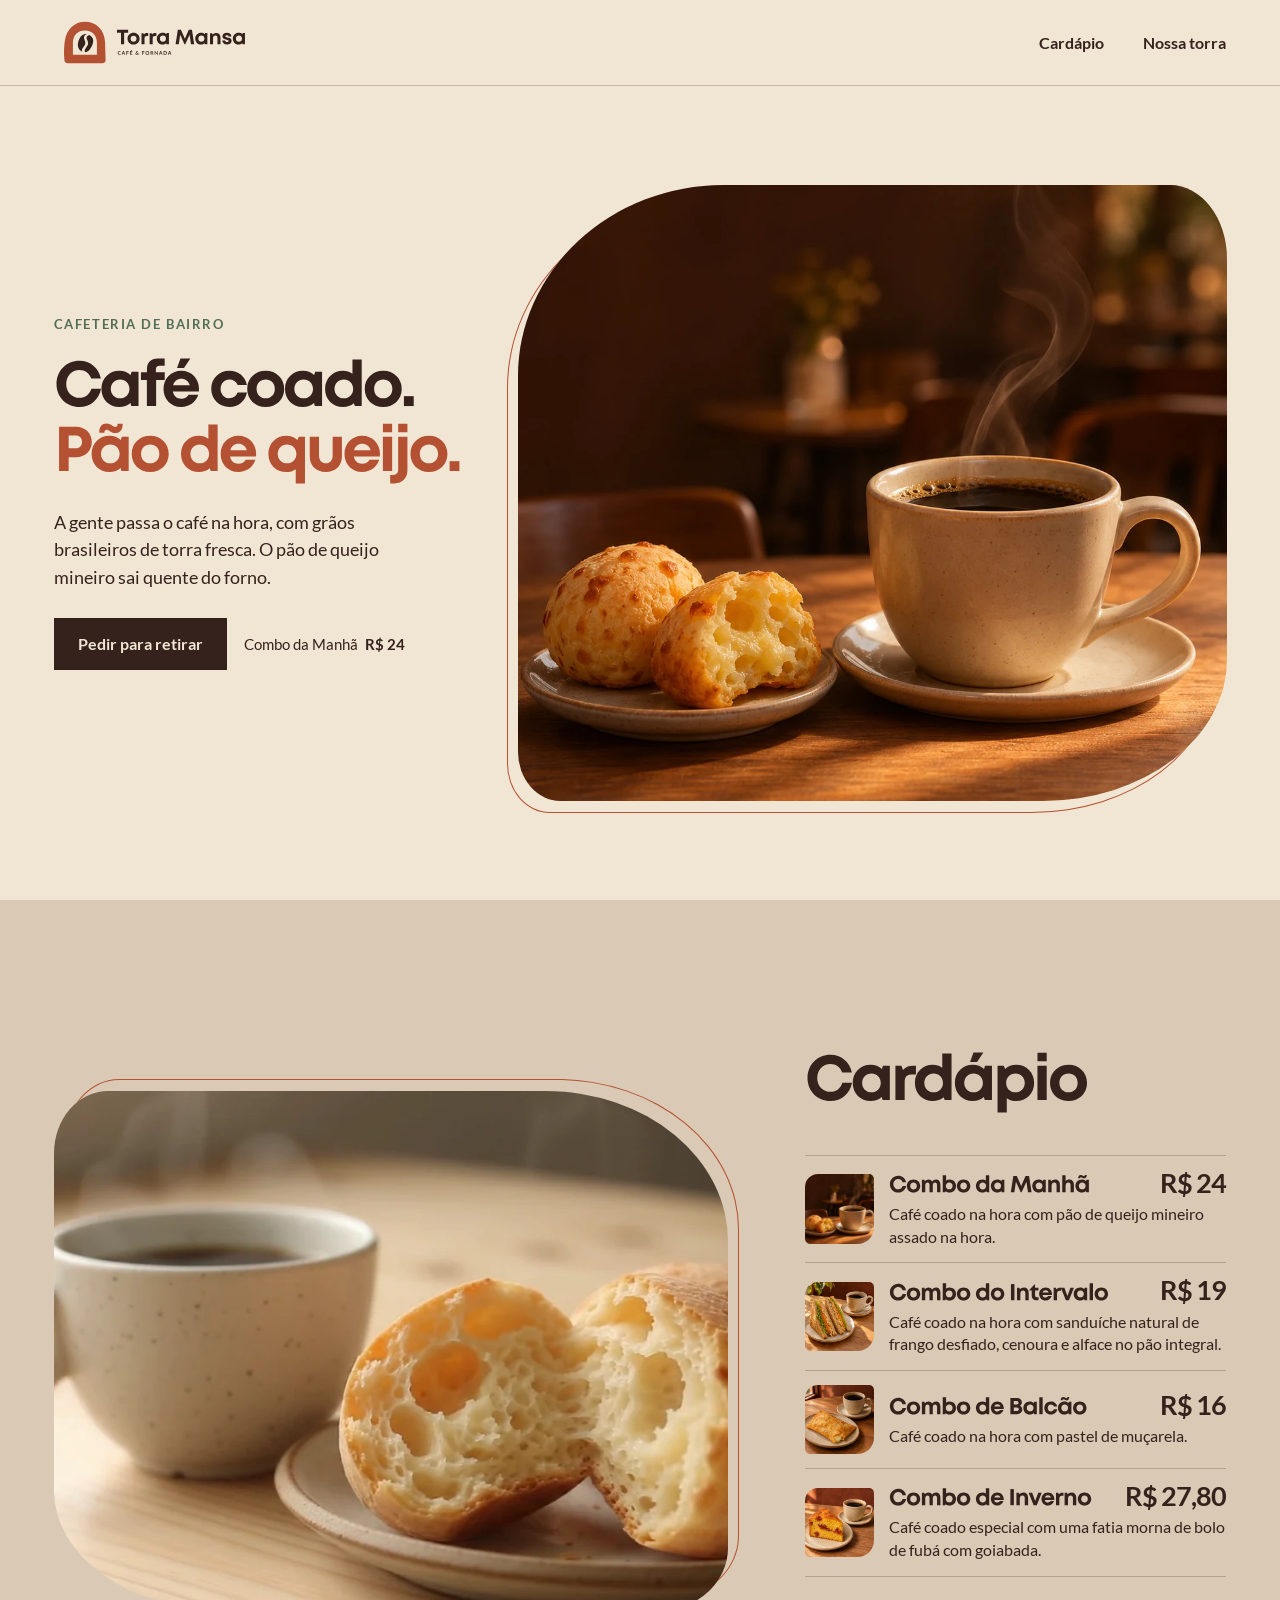
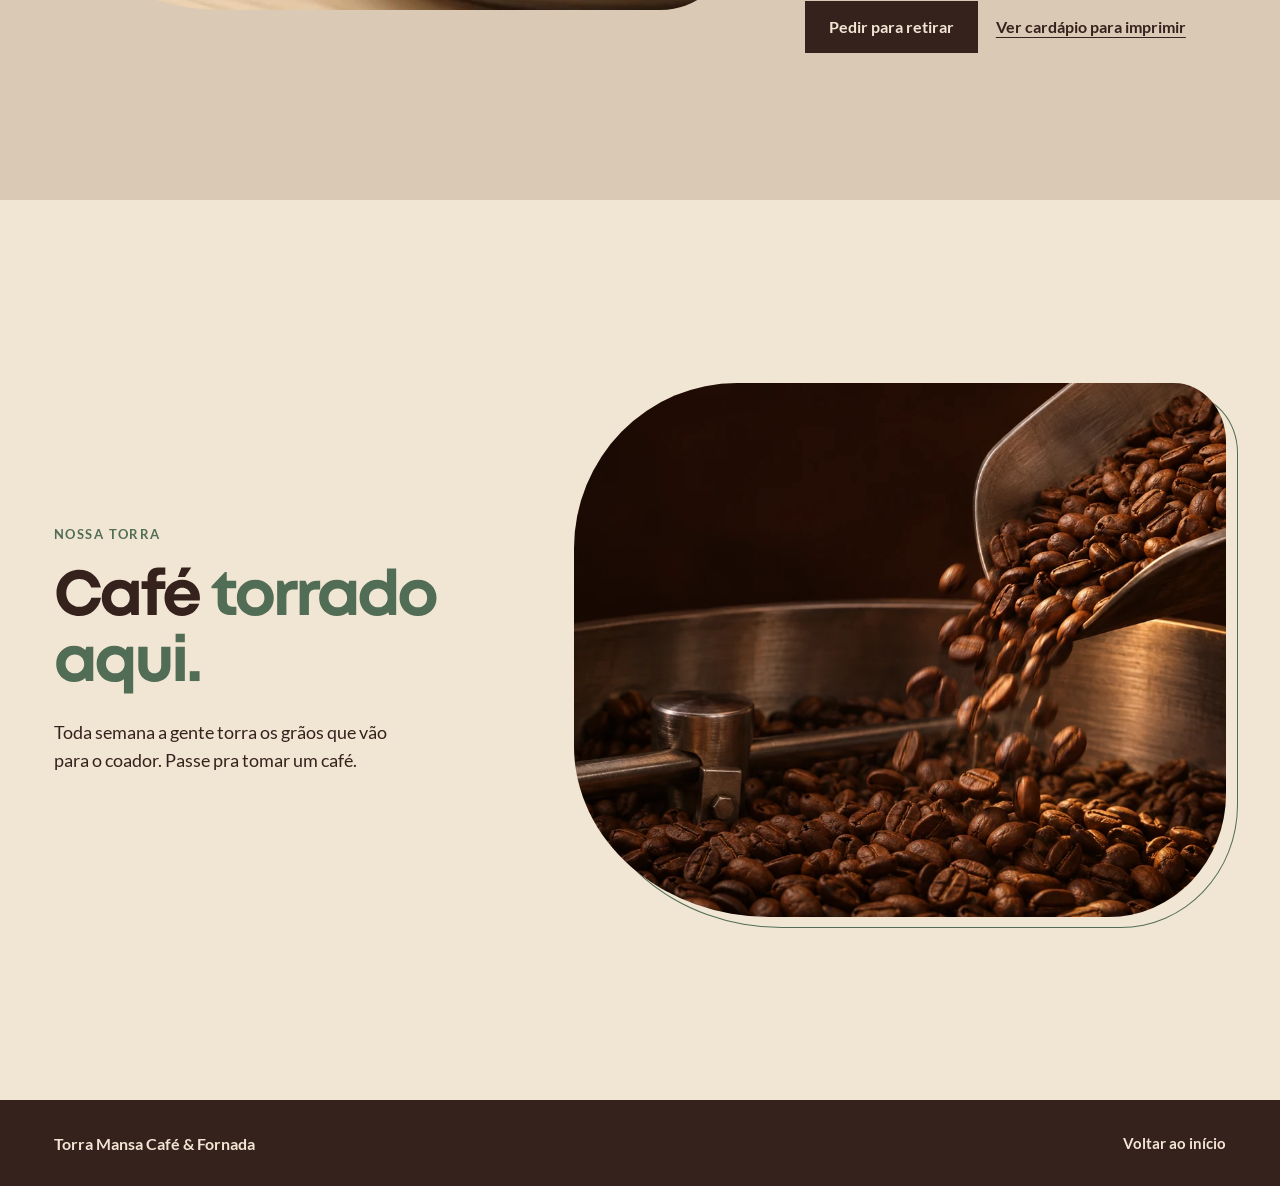
==== commit 7b1606d0: "Publicar Combo de Inverno e imagens do cardápio" ====
--- a/index.html
+++ b/index.html
@@ -60,25 +60,44 @@
         <div class="cardapio-texto">
           <h2 id="titulo-cardapio"><span class="mont-leitura">Cardápio</span><span class="mont-linhas" aria-hidden="true"><svg class="mont-desenho" aria-hidden="true" focusable="false" width="4486" height="1000" viewBox="0 0 4486 1000"><g transform="translate(0 790)" fill="currentColor"><path transform="translate(0 0)" d="M401.0899963378906 15.089996337890625C574.4499969482422 15.089996337890625 710.3600006103516 -100.63999938964844 742.0 -273.72999572753906H589.3600006103516C564.1800079345703 -185.08999633789062 493.1800079345703 -129.4499969482422 401.0900115966797 -129.4499969482422C282.6300048828125 -129.4499969482422 193.0900115966797 -223.27000427246094 193.0900115966797 -349.1800079345703C193.0900115966797 -475.0900115966797 282.6300048828125 -570.5400085449219 401.0900115966797 -570.5400085449219C489.3600158691406 -570.5400085449219 559.3600158691406 -518.9000091552734 588.0000152587891 -436.260009765625H739.8200225830078C707.3700256347656 -602.3500061035156 571.4600219726562 -715.0800018310547 401.1000213623047 -715.0800018310547C195.55001831054688 -715.0800018310547 39.6400146484375 -557.5299987792969 39.6400146484375 -349.1699981689453C39.6400146484375 -142.44000244140625 195.55001831054688 15.110000610351562 401.1000213623047 15.110000610351562Z"/><path transform="translate(719 0)" d="M510.9100036621094 -540.8200073242188 495.30999755859375 -489.2200012207031C448.6300048828125 -530.8399963378906 387.2100067138672 -555.2699890136719 317.90000915527344 -555.2699890136719C155.45001220703125 -555.2699890136719 34.6300048828125 -433.62998962402344 34.6300048828125 -270.8099822998047C34.6300048828125 -107.3599853515625 155.45001220703125 15.280014038085938 317.90000915527344 15.280014038085938C386.02000427246094 15.280014038085938 446.52000427246094 -8.519989013671875 492.88999938964844 -49.1199951171875L505.44000244140625 -0.80999755859375H619.8899993896484V-540.8099975585938ZM329.8000030517578 -122.80999755859375C244.97999572753906 -122.80999755859375 182.6199951171875 -186.1699981689453 182.6199951171875 -270.80999755859375C182.6199951171875 -355.4499969482422 244.97999572753906 -418.80999755859375 329.8000030517578 -418.80999755859375C414.62001037597656 -418.80999755859375 476.8000030517578 -355.6300048828125 476.8000030517578 -270.80999755859375C476.8000030517578 -185.989990234375 414.62001037597656 -122.80999755859375 329.8000030517578 -122.80999755859375Z"/><path transform="translate(1357 0)" d="M346.27000427246094 -543.0C276.9100036621094 -543.0 228.12001037597656 -521.5899963378906 189.67001342773438 -473.8399963378906L163.7200164794922 -540.0H70.09001159667969V0.0H216.0900115966797V-280.5399932861328C216.0900115966797 -368.8199920654297 248.6300048828125 -405.2699890136719 330.9100036621094 -405.2699890136719H394.27000427246094V-542.9999847412109Z"/><path transform="translate(1700 0)" d="M466.72999572753906 -734.6399993896484V-510.5399932861328C424.94000244140625 -539.0699920654297 374.32000732421875 -555.2699890136719 318.5500030517578 -555.2699890136719C154.72999572753906 -555.2699890136719 34.63999938964844 -433.62998962402344 34.63999938964844 -269.989990234375C34.63999938964844 -106.52998352050781 154.72999572753906 16.110015869140625 318.5500030517578 16.110015869140625C384.0 16.110015869140625 442.3500061035156 -6.389984130859375 487.6700134277344 -44.959991455078125L504.91001892089844 0.010009765625H612.7300262451172V-734.6299896240234ZM330.46002197265625 -121.989990234375C245.6400146484375 -121.989990234375 183.46002197265625 -185.16998291015625 183.46002197265625 -269.989990234375C183.46002197265625 -354.80999755859375 245.6400146484375 -417.989990234375 330.46002197265625 -417.989990234375C415.280029296875 -417.989990234375 477.64002990722656 -354.62998962402344 477.64002990722656 -269.989990234375C477.64002990722656 -185.5299835205078 415.280029296875 -121.989990234375 330.46002197265625 -121.989990234375Z"/><path transform="translate(2331 0)" d="M483.9100036621094 -751.7299957275391H328.63999938964844L274.0899963378906 -599.7299957275391H384.5399932861328ZM510.8999938964844 -540.8199920654297 495.29998779296875 -489.21998596191406C448.6199951171875 -530.8399810791016 387.1999969482422 -555.2699737548828 317.88999938964844 -555.2699737548828C155.44000244140625 -555.2699737548828 34.6199951171875 -433.6299743652344 34.6199951171875 -270.8099670410156C34.6199951171875 -107.35997009277344 155.44000244140625 15.280029296875 317.88999938964844 15.280029296875C386.00999450683594 15.280029296875 446.50999450683594 -8.519973754882812 492.87998962402344 -49.11997985839844L505.42999267578125 -0.8099822998046875H619.8799896240234V-540.8099822998047ZM329.7899932861328 -122.80998229980469C244.96998596191406 -122.80998229980469 182.6099853515625 -186.16998291015625 182.6099853515625 -270.8099822998047C182.6099853515625 -355.4499816894531 244.96998596191406 -418.8099822998047 329.7899932861328 -418.8099822998047C414.61000061035156 -418.8099822998047 476.7899932861328 -355.62998962402344 476.7899932861328 -270.8099822998047C476.7899932861328 -185.98997497558594 414.61000061035156 -122.80998229980469 329.7899932861328 -122.80998229980469Z"/><path transform="translate(2969 0)" d="M364.63999938964844 -555.2700042724609C297.2799987792969 -555.2700042724609 237.41000366210938 -531.5299987792969 191.55999755859375 -490.9100036621094L166.6300048828125 -540.0H70.08000183105469V194.63999938964844H216.0800018310547V-29.3699951171875C257.94000244140625 -0.4099884033203125 308.6999969482422 16.090011596679688 364.6199951171875 16.090011596679688C527.2599945068359 16.090011596679688 647.5299987792969 -106.54998779296875 647.5299987792969 -270.00999450683594C647.5299987792969 -433.6499938964844 527.2599945068359 -555.2899932861328 364.6199951171875 -555.2899932861328ZM352.7099914550781 -122.01998901367188C267.8899841308594 -122.01998901367188 205.5299835205078 -185.37998962402344 205.5299835205078 -270.0199890136719C205.5299835205078 -354.6599884033203 267.8899841308594 -418.0199890136719 352.7099914550781 -418.0199890136719C437.5299987792969 -418.0199890136719 499.7099914550781 -354.8399963378906 499.7099914550781 -270.0199890136719C499.7099914550781 -185.19998168945312 437.5299987792969 -122.01998901367188 352.7099914550781 -122.01998901367188Z"/><path transform="translate(3599 0)" d="M70.36000061035156 -612.0H215.80999755859375V-747.7299957275391H70.36000061035156ZM70.08999633789062 0.0H216.08999633789062V-540.0H70.08999633789062Z"/><path transform="translate(3833 0)" d="M326.5500030517578 15.270004272460938C493.0 15.270004272460938 618.4600067138672 -107.17999267578125 618.4600067138672 -270.0C618.4600067138672 -433.63999938964844 493.0 -555.2799987792969 326.5500030517578 -555.2799987792969C159.27999877929688 -555.2799987792969 34.63999938964844 -433.8199920654297 34.63999938964844 -269.99998474121094C34.63999938964844 -107.17997741699219 159.27999877929688 15.27001953125 326.5500030517578 15.27001953125ZM326.5500030517578 -121.99998474121094C242.37001037597656 -121.99998474121094 182.6400146484375 -182.53997802734375 182.6400146484375 -269.99998474121094C182.6400146484375 -357.4499816894531 242.37001037597656 -417.99998474121094 326.5500030517578 -417.99998474121094C410.72999572753906 -417.99998474121094 470.4599914550781 -357.4499816894531 470.4599914550781 -269.99998474121094C470.4599914550781 -182.53997802734375 410.72999572753906 -121.99998474121094 326.5500030517578 -121.99998474121094Z"/></g></svg></span></h2>
           <div class="combo">
-            <div class="combo-linha">
-              <h3><span class="mont-leitura">Combo da Manhã</span><span class="mont-linhas" aria-hidden="true"><svg class="mont-desenho" aria-hidden="true" focusable="false" width="8750" height="1000" viewBox="0 0 8750 1000"><g transform="translate(0 790)" fill="currentColor"><path transform="translate(0 0)" d="M401.0899963378906 15.089996337890625C574.4499969482422 15.089996337890625 710.3600006103516 -100.63999938964844 742.0 -273.72999572753906H589.3600006103516C564.1800079345703 -185.08999633789062 493.1800079345703 -129.4499969482422 401.0900115966797 -129.4499969482422C282.6300048828125 -129.4499969482422 193.0900115966797 -223.27000427246094 193.0900115966797 -349.1800079345703C193.0900115966797 -475.0900115966797 282.6300048828125 -570.5400085449219 401.0900115966797 -570.5400085449219C489.3600158691406 -570.5400085449219 559.3600158691406 -518.9000091552734 588.0000152587891 -436.260009765625H739.8200225830078C707.3700256347656 -602.3500061035156 571.4600219726562 -715.0800018310547 401.1000213623047 -715.0800018310547C195.55001831054688 -715.0800018310547 39.6400146484375 -557.5299987792969 39.6400146484375 -349.1699981689453C39.6400146484375 -142.44000244140625 195.55001831054688 15.110000610351562 401.1000213623047 15.110000610351562Z"/><path transform="translate(738 0)" d="M326.5500030517578 15.270004272460938C493.0 15.270004272460938 618.4600067138672 -107.17999267578125 618.4600067138672 -270.0C618.4600067138672 -433.63999938964844 493.0 -555.2799987792969 326.5500030517578 -555.2799987792969C159.27999877929688 -555.2799987792969 34.63999938964844 -433.8199920654297 34.63999938964844 -269.99998474121094C34.63999938964844 -107.17997741699219 159.27999877929688 15.27001953125 326.5500030517578 15.27001953125ZM326.5500030517578 -121.99998474121094C242.37001037597656 -121.99998474121094 182.6400146484375 -182.53997802734375 182.6400146484375 -269.99998474121094C182.6400146484375 -357.4499816894531 242.37001037597656 -417.99998474121094 326.5500030517578 -417.99998474121094C410.72999572753906 -417.99998474121094 470.4599914550781 -357.4499816894531 470.4599914550781 -269.99998474121094C470.4599914550781 -182.53997802734375 410.72999572753906 -121.99998474121094 326.5500030517578 -121.99998474121094Z"/><path transform="translate(1358 0)" d="M684.4499969482422 -552.8200073242188C615.7299957275391 -552.8200073242188 554.1999969482422 -518.8600006103516 517.3000030517578 -466.4100036621094C485.99000549316406 -520.6900024414062 429.2200012207031 -552.8200073242188 360.5400085449219 -552.8200073242188C296.94000244140625 -552.8200073242188 237.79000854492188 -521.4100036621094 199.4600067138672 -473.0500030517578L172.0900115966797 -540.0H70.09001159667969V0.0H216.0900115966797V-292.0899963378906C216.0900115966797 -376.62998962402344 255.54000854492188 -424.62998962402344 321.5400085449219 -424.62998962402344C373.82000732421875 -424.62998962402344 401.27000427246094 -386.62998962402344 401.27000427246094 -314.5399932861328V0.0H543.6300048828125V-292.0899963378906C543.6300048828125 -376.62998962402344 582.2700042724609 -424.62998962402344 647.4499969482422 -424.62998962402344C700.3600006103516 -424.62998962402344 728.6300048828125 -386.62998962402344 728.6300048828125 -314.5399932861328V0.0H874.6300048828125V-338.6300048828125C874.6300048828125 -465.1800079345703 796.1800079345703 -552.8200073242188 684.4500122070312 -552.8200073242188Z"/><path transform="translate(2263 0)" d="M364.27000427246094 -555.2700042724609C308.36000061035156 -555.2700042724609 257.7899932861328 -539.1600036621094 216.07998657226562 -510.7799987792969V-734.6300048828125H70.07998657226562V0.0099945068359375H177.89999389648438L195.1999969482422 -45.12001037597656C240.41000366210938 -6.9300079345703125 298.6600036621094 15.289993286132812 364.27000427246094 15.289993286132812C528.9100036621094 15.289993286132812 648.1800079345703 -106.53001403808594 648.1800079345703 -269.9900207519531C648.1800079345703 -433.63002014160156 528.9100036621094 -555.27001953125 364.27000427246094 -555.27001953125ZM352.36000061035156 -122.81001281738281C267.5399932861328 -122.81001281738281 205.17999267578125 -186.36001586914062 205.17999267578125 -270.00001525878906C205.17999267578125 -354.6400146484375 267.5399932861328 -418.00001525878906 352.36000061035156 -418.00001525878906C437.1800079345703 -418.00001525878906 499.36000061035156 -354.8200225830078 499.36000061035156 -270.00001525878906C499.36000061035156 -186.00001525878906 437.1800079345703 -122.82002258300781 352.36000061035156 -122.82002258300781Z"/><path transform="translate(2913 0)" d="M326.5500030517578 15.270004272460938C493.0 15.270004272460938 618.4600067138672 -107.17999267578125 618.4600067138672 -270.0C618.4600067138672 -433.63999938964844 493.0 -555.2799987792969 326.5500030517578 -555.2799987792969C159.27999877929688 -555.2799987792969 34.63999938964844 -433.8199920654297 34.63999938964844 -269.99998474121094C34.63999938964844 -107.17997741699219 159.27999877929688 15.27001953125 326.5500030517578 15.27001953125ZM326.5500030517578 -121.99998474121094C242.37001037597656 -121.99998474121094 182.6400146484375 -182.53997802734375 182.6400146484375 -269.99998474121094C182.6400146484375 -357.4499816894531 242.37001037597656 -417.99998474121094 326.5500030517578 -417.99998474121094C410.72999572753906 -417.99998474121094 470.4599914550781 -357.4499816894531 470.4599914550781 -269.99998474121094C470.4599914550781 -182.53997802734375 410.72999572753906 -121.99998474121094 326.5500030517578 -121.99998474121094Z"/><path transform="translate(3739 0)" d="M466.72999572753906 -734.6399993896484V-510.5399932861328C424.94000244140625 -539.0699920654297 374.32000732421875 -555.2699890136719 318.5500030517578 -555.2699890136719C154.72999572753906 -555.2699890136719 34.63999938964844 -433.62998962402344 34.63999938964844 -269.989990234375C34.63999938964844 -106.52998352050781 154.72999572753906 16.110015869140625 318.5500030517578 16.110015869140625C384.0 16.110015869140625 442.3500061035156 -6.389984130859375 487.6700134277344 -44.959991455078125L504.91001892089844 0.010009765625H612.7300262451172V-734.6299896240234ZM330.46002197265625 -121.989990234375C245.6400146484375 -121.989990234375 183.46002197265625 -185.16998291015625 183.46002197265625 -269.989990234375C183.46002197265625 -354.80999755859375 245.6400146484375 -417.989990234375 330.46002197265625 -417.989990234375C415.280029296875 -417.989990234375 477.64002990722656 -354.62998962402344 477.64002990722656 -269.989990234375C477.64002990722656 -185.5299835205078 415.280029296875 -121.989990234375 330.46002197265625 -121.989990234375Z"/><path transform="translate(4389 0)" d="M510.9100036621094 -540.8200073242188 495.30999755859375 -489.2200012207031C448.6300048828125 -530.8399963378906 387.2100067138672 -555.2699890136719 317.90000915527344 -555.2699890136719C155.45001220703125 -555.2699890136719 34.6300048828125 -433.62998962402344 34.6300048828125 -270.8099822998047C34.6300048828125 -107.3599853515625 155.45001220703125 15.280014038085938 317.90000915527344 15.280014038085938C386.02000427246094 15.280014038085938 446.52000427246094 -8.519989013671875 492.88999938964844 -49.1199951171875L505.44000244140625 -0.80999755859375H619.8899993896484V-540.8099975585938ZM329.8000030517578 -122.80999755859375C244.97999572753906 -122.80999755859375 182.6199951171875 -186.1699981689453 182.6199951171875 -270.80999755859375C182.6199951171875 -355.4499969482422 244.97999572753906 -418.80999755859375 329.8000030517578 -418.80999755859375C414.62001037597656 -418.80999755859375 476.8000030517578 -355.6300048828125 476.8000030517578 -270.80999755859375C476.8000030517578 -185.989990234375 414.62001037597656 -122.80999755859375 329.8000030517578 -122.80999755859375Z"/><path transform="translate(5252 0)" d="M937.9100036621094 0.0 829.4499969482422 -700.0H677.3600006103516L487.1300048828125 -270.86000061035156L297.82000732421875 -700.0H146.0900115966797L36.45001220703125 0.0H190.7200164794922L259.91001892089844 -456.7100067138672L468.63002014160156 -1.2700042724609375H505.91001892089844L714.6000213623047 -456.8000030517578L783.6300201416016 0.0Z"/><path transform="translate(6187 0)" d="M510.9100036621094 -540.8200073242188 495.30999755859375 -489.2200012207031C448.6300048828125 -530.8399963378906 387.2100067138672 -555.2699890136719 317.90000915527344 -555.2699890136719C155.45001220703125 -555.2699890136719 34.6300048828125 -433.62998962402344 34.6300048828125 -270.8099822998047C34.6300048828125 -107.3599853515625 155.45001220703125 15.280014038085938 317.90000915527344 15.280014038085938C386.02000427246094 15.280014038085938 446.52000427246094 -8.519989013671875 492.88999938964844 -49.1199951171875L505.44000244140625 -0.80999755859375H619.8899993896484V-540.8099975585938ZM329.8000030517578 -122.80999755859375C244.97999572753906 -122.80999755859375 182.6199951171875 -186.1699981689453 182.6199951171875 -270.80999755859375C182.6199951171875 -355.4499969482422 244.97999572753906 -418.80999755859375 329.8000030517578 -418.80999755859375C414.62001037597656 -418.80999755859375 476.8000030517578 -355.6300048828125 476.8000030517578 -270.80999755859375C476.8000030517578 -185.989990234375 414.62001037597656 -122.80999755859375 329.8000030517578 -122.80999755859375Z"/><path transform="translate(6844 0)" d="M377.6300048828125 -552.8200073242188C304.13999938964844 -552.8200073242188 239.58999633789062 -521.9300079345703 198.72999572753906 -473.25001525878906L170.26998901367188 -540.0000152587891H70.08999633789062V-1.52587890625e-05H216.08999633789062V-283.8200225830078C216.08999633789062 -370.7200164794922 262.0 -424.63002014160156 337.27000427246094 -424.63002014160156C400.4499969482422 -424.63002014160156 431.4499969482422 -385.27001953125 431.4499969482422 -303.63002014160156V-1.52587890625e-05H577.4499969482422V-327.27001953125C577.4499969482422 -464.00001525878906 500.7200012207031 -552.8200225830078 377.6300048828125 -552.8200225830078Z"/><path transform="translate(7452 0)" d="M379.27000427246094 -552.8200073242188C314.7900085449219 -552.8200073242188 257.1000061035156 -528.9200134277344 216.10000610351562 -489.90000915527344V-734.6300048828125H70.10000610351562V0.0H216.10000610351562V-283.82000732421875C216.10000610351562 -371.5400085449219 264.4600067138672 -424.6300048828125 337.28001403808594 -424.6300048828125C402.9200134277344 -424.6300048828125 431.4600067138672 -384.45001220703125 431.4600067138672 -303.6300048828125V0.0H577.4600067138672V-328.0899963378906C577.4600067138672 -465.62998962402344 501.5500030517578 -552.8199920654297 379.2799987792969 -552.8199920654297Z"/><path transform="translate(8060 0)" d="M236.17999267578125 -611.7299957275391C236.17999267578125 -635.4599914550781 252.71998596191406 -652.0999908447266 271.989990234375 -652.0999908447266C285.4399871826172 -652.0999908447266 299.4399871826172 -643.0099945068359 316.4399871826172 -632.9199981689453C340.8899841308594 -618.4700012207031 369.5299835205078 -599.1999969482422 410.16998291015625 -599.1999969482422C480.989990234375 -599.1999969482422 524.7199859619141 -651.2899932861328 524.7199859619141 -735.1100006103516V-746.1100006103516H443.989990234375V-737.1100006103516C443.989990234375 -712.3800048828125 429.4399871826172 -695.7400054931641 408.34999084472656 -695.7400054931641C389.8899841308594 -695.7400054931641 374.7099914550781 -705.8300018310547 358.5299987792969 -717.9199981689453C336.7099914550781 -734.0099945068359 311.0699920654297 -750.4700012207031 270.97999572753906 -750.4700012207031C198.33999633789062 -750.4700012207031 155.61000061035156 -697.5599975585938 155.61000061035156 -614.5599975585938V-604.0200042724609H236.16000366210938ZM510.88999938964844 -540.8400115966797 495.2899932861328 -489.24000549316406C448.61000061035156 -530.8600006103516 387.19000244140625 -555.2899932861328 317.8800048828125 -555.2899932861328C155.4300079345703 -555.2899932861328 34.61000061035156 -433.6499938964844 34.61000061035156 -270.8299865722656C34.61000061035156 -107.37998962402344 155.4300079345703 15.260009765625 317.8800048828125 15.260009765625C386.0 15.260009765625 446.5 -8.539993286132812 492.8699951171875 -49.13999938964844L505.4199981689453 -0.8300018310546875H619.8699951171875V-540.8300018310547ZM329.7799987792969 -122.83000183105469C244.95999145507812 -122.83000183105469 182.59999084472656 -186.19000244140625 182.59999084472656 -270.8300018310547C182.59999084472656 -355.4700012207031 244.95999145507812 -418.8300018310547 329.7799987792969 -418.8300018310547C414.6000061035156 -418.8300018310547 476.7799987792969 -355.65000915527344 476.7799987792969 -270.8300018310547C476.7799987792969 -186.00999450683594 414.6000061035156 -122.83000183105469 329.7799987792969 -122.83000183105469Z"/></g></svg></span></h3>
-              <p class="preco">R$&nbsp;24</p>
+            <img class="combo-foto" src="assets/combo-mobile.webp" width="80" height="80" alt="" loading="lazy">
+            <div>
+              <div class="combo-linha">
+                <h3><span class="mont-leitura">Combo da Manhã</span><span class="mont-linhas" aria-hidden="true"><svg class="mont-desenho" aria-hidden="true" focusable="false" width="8750" height="1000" viewBox="0 0 8750 1000"><g transform="translate(0 790)" fill="currentColor"><path transform="translate(0 0)" d="M401.0899963378906 15.089996337890625C574.4499969482422 15.089996337890625 710.3600006103516 -100.63999938964844 742.0 -273.72999572753906H589.3600006103516C564.1800079345703 -185.08999633789062 493.1800079345703 -129.4499969482422 401.0900115966797 -129.4499969482422C282.6300048828125 -129.4499969482422 193.0900115966797 -223.27000427246094 193.0900115966797 -349.1800079345703C193.0900115966797 -475.0900115966797 282.6300048828125 -570.5400085449219 401.0900115966797 -570.5400085449219C489.3600158691406 -570.5400085449219 559.3600158691406 -518.9000091552734 588.0000152587891 -436.260009765625H739.8200225830078C707.3700256347656 -602.3500061035156 571.4600219726562 -715.0800018310547 401.1000213623047 -715.0800018310547C195.55001831054688 -715.0800018310547 39.6400146484375 -557.5299987792969 39.6400146484375 -349.1699981689453C39.6400146484375 -142.44000244140625 195.55001831054688 15.110000610351562 401.1000213623047 15.110000610351562Z"/><path transform="translate(738 0)" d="M326.5500030517578 15.270004272460938C493.0 15.270004272460938 618.4600067138672 -107.17999267578125 618.4600067138672 -270.0C618.4600067138672 -433.63999938964844 493.0 -555.2799987792969 326.5500030517578 -555.2799987792969C159.27999877929688 -555.2799987792969 34.63999938964844 -433.8199920654297 34.63999938964844 -269.99998474121094C34.63999938964844 -107.17997741699219 159.27999877929688 15.27001953125 326.5500030517578 15.27001953125ZM326.5500030517578 -121.99998474121094C242.37001037597656 -121.99998474121094 182.6400146484375 -182.53997802734375 182.6400146484375 -269.99998474121094C182.6400146484375 -357.4499816894531 242.37001037597656 -417.99998474121094 326.5500030517578 -417.99998474121094C410.72999572753906 -417.99998474121094 470.4599914550781 -357.4499816894531 470.4599914550781 -269.99998474121094C470.4599914550781 -182.53997802734375 410.72999572753906 -121.99998474121094 326.5500030517578 -121.99998474121094Z"/><path transform="translate(1358 0)" d="M684.4499969482422 -552.8200073242188C615.7299957275391 -552.8200073242188 554.1999969482422 -518.8600006103516 517.3000030517578 -466.4100036621094C485.99000549316406 -520.6900024414062 429.2200012207031 -552.8200073242188 360.5400085449219 -552.8200073242188C296.94000244140625 -552.8200073242188 237.79000854492188 -521.4100036621094 199.4600067138672 -473.0500030517578L172.0900115966797 -540.0H70.09001159667969V0.0H216.0900115966797V-292.0899963378906C216.0900115966797 -376.62998962402344 255.54000854492188 -424.62998962402344 321.5400085449219 -424.62998962402344C373.82000732421875 -424.62998962402344 401.27000427246094 -386.62998962402344 401.27000427246094 -314.5399932861328V0.0H543.6300048828125V-292.0899963378906C543.6300048828125 -376.62998962402344 582.2700042724609 -424.62998962402344 647.4499969482422 -424.62998962402344C700.3600006103516 -424.62998962402344 728.6300048828125 -386.62998962402344 728.6300048828125 -314.5399932861328V0.0H874.6300048828125V-338.6300048828125C874.6300048828125 -465.1800079345703 796.1800079345703 -552.8200073242188 684.4500122070312 -552.8200073242188Z"/><path transform="translate(2263 0)" d="M364.27000427246094 -555.2700042724609C308.36000061035156 -555.2700042724609 257.7899932861328 -539.1600036621094 216.07998657226562 -510.7799987792969V-734.6300048828125H70.07998657226562V0.0099945068359375H177.89999389648438L195.1999969482422 -45.12001037597656C240.41000366210938 -6.9300079345703125 298.6600036621094 15.289993286132812 364.27000427246094 15.289993286132812C528.9100036621094 15.289993286132812 648.1800079345703 -106.53001403808594 648.1800079345703 -269.9900207519531C648.1800079345703 -433.63002014160156 528.9100036621094 -555.27001953125 364.27000427246094 -555.27001953125ZM352.36000061035156 -122.81001281738281C267.5399932861328 -122.81001281738281 205.17999267578125 -186.36001586914062 205.17999267578125 -270.00001525878906C205.17999267578125 -354.6400146484375 267.5399932861328 -418.00001525878906 352.36000061035156 -418.00001525878906C437.1800079345703 -418.00001525878906 499.36000061035156 -354.8200225830078 499.36000061035156 -270.00001525878906C499.36000061035156 -186.00001525878906 437.1800079345703 -122.82002258300781 352.36000061035156 -122.82002258300781Z"/><path transform="translate(2913 0)" d="M326.5500030517578 15.270004272460938C493.0 15.270004272460938 618.4600067138672 -107.17999267578125 618.4600067138672 -270.0C618.4600067138672 -433.63999938964844 493.0 -555.2799987792969 326.5500030517578 -555.2799987792969C159.27999877929688 -555.2799987792969 34.63999938964844 -433.8199920654297 34.63999938964844 -269.99998474121094C34.63999938964844 -107.17997741699219 159.27999877929688 15.27001953125 326.5500030517578 15.27001953125ZM326.5500030517578 -121.99998474121094C242.37001037597656 -121.99998474121094 182.6400146484375 -182.53997802734375 182.6400146484375 -269.99998474121094C182.6400146484375 -357.4499816894531 242.37001037597656 -417.99998474121094 326.5500030517578 -417.99998474121094C410.72999572753906 -417.99998474121094 470.4599914550781 -357.4499816894531 470.4599914550781 -269.99998474121094C470.4599914550781 -182.53997802734375 410.72999572753906 -121.99998474121094 326.5500030517578 -121.99998474121094Z"/><path transform="translate(3739 0)" d="M466.72999572753906 -734.6399993896484V-510.5399932861328C424.94000244140625 -539.0699920654297 374.32000732421875 -555.2699890136719 318.5500030517578 -555.2699890136719C154.72999572753906 -555.2699890136719 34.63999938964844 -433.62998962402344 34.63999938964844 -269.989990234375C34.63999938964844 -106.52998352050781 154.72999572753906 16.110015869140625 318.5500030517578 16.110015869140625C384.0 16.110015869140625 442.3500061035156 -6.389984130859375 487.6700134277344 -44.959991455078125L504.91001892089844 0.010009765625H612.7300262451172V-734.6299896240234ZM330.46002197265625 -121.989990234375C245.6400146484375 -121.989990234375 183.46002197265625 -185.16998291015625 183.46002197265625 -269.989990234375C183.46002197265625 -354.80999755859375 245.6400146484375 -417.989990234375 330.46002197265625 -417.989990234375C415.280029296875 -417.989990234375 477.64002990722656 -354.62998962402344 477.64002990722656 -269.989990234375C477.64002990722656 -185.5299835205078 415.280029296875 -121.989990234375 330.46002197265625 -121.989990234375Z"/><path transform="translate(4389 0)" d="M510.9100036621094 -540.8200073242188 495.30999755859375 -489.2200012207031C448.6300048828125 -530.8399963378906 387.2100067138672 -555.2699890136719 317.90000915527344 -555.2699890136719C155.45001220703125 -555.2699890136719 34.6300048828125 -433.62998962402344 34.6300048828125 -270.8099822998047C34.6300048828125 -107.3599853515625 155.45001220703125 15.280014038085938 317.90000915527344 15.280014038085938C386.02000427246094 15.280014038085938 446.52000427246094 -8.519989013671875 492.88999938964844 -49.1199951171875L505.44000244140625 -0.80999755859375H619.8899993896484V-540.8099975585938ZM329.8000030517578 -122.80999755859375C244.97999572753906 -122.80999755859375 182.6199951171875 -186.1699981689453 182.6199951171875 -270.80999755859375C182.6199951171875 -355.4499969482422 244.97999572753906 -418.80999755859375 329.8000030517578 -418.80999755859375C414.62001037597656 -418.80999755859375 476.8000030517578 -355.6300048828125 476.8000030517578 -270.80999755859375C476.8000030517578 -185.989990234375 414.62001037597656 -122.80999755859375 329.8000030517578 -122.80999755859375Z"/><path transform="translate(5252 0)" d="M937.9100036621094 0.0 829.4499969482422 -700.0H677.3600006103516L487.1300048828125 -270.86000061035156L297.82000732421875 -700.0H146.0900115966797L36.45001220703125 0.0H190.7200164794922L259.91001892089844 -456.7100067138672L468.63002014160156 -1.2700042724609375H505.91001892089844L714.6000213623047 -456.8000030517578L783.6300201416016 0.0Z"/><path transform="translate(6187 0)" d="M510.9100036621094 -540.8200073242188 495.30999755859375 -489.2200012207031C448.6300048828125 -530.8399963378906 387.2100067138672 -555.2699890136719 317.90000915527344 -555.2699890136719C155.45001220703125 -555.2699890136719 34.6300048828125 -433.62998962402344 34.6300048828125 -270.8099822998047C34.6300048828125 -107.3599853515625 155.45001220703125 15.280014038085938 317.90000915527344 15.280014038085938C386.02000427246094 15.280014038085938 446.52000427246094 -8.519989013671875 492.88999938964844 -49.1199951171875L505.44000244140625 -0.80999755859375H619.8899993896484V-540.8099975585938ZM329.8000030517578 -122.80999755859375C244.97999572753906 -122.80999755859375 182.6199951171875 -186.1699981689453 182.6199951171875 -270.80999755859375C182.6199951171875 -355.4499969482422 244.97999572753906 -418.80999755859375 329.8000030517578 -418.80999755859375C414.62001037597656 -418.80999755859375 476.8000030517578 -355.6300048828125 476.8000030517578 -270.80999755859375C476.8000030517578 -185.989990234375 414.62001037597656 -122.80999755859375 329.8000030517578 -122.80999755859375Z"/><path transform="translate(6844 0)" d="M377.6300048828125 -552.8200073242188C304.13999938964844 -552.8200073242188 239.58999633789062 -521.9300079345703 198.72999572753906 -473.25001525878906L170.26998901367188 -540.0000152587891H70.08999633789062V-1.52587890625e-05H216.08999633789062V-283.8200225830078C216.08999633789062 -370.7200164794922 262.0 -424.63002014160156 337.27000427246094 -424.63002014160156C400.4499969482422 -424.63002014160156 431.4499969482422 -385.27001953125 431.4499969482422 -303.63002014160156V-1.52587890625e-05H577.4499969482422V-327.27001953125C577.4499969482422 -464.00001525878906 500.7200012207031 -552.8200225830078 377.6300048828125 -552.8200225830078Z"/><path transform="translate(7452 0)" d="M379.27000427246094 -552.8200073242188C314.7900085449219 -552.8200073242188 257.1000061035156 -528.9200134277344 216.10000610351562 -489.90000915527344V-734.6300048828125H70.10000610351562V0.0H216.10000610351562V-283.82000732421875C216.10000610351562 -371.5400085449219 264.4600067138672 -424.6300048828125 337.28001403808594 -424.6300048828125C402.9200134277344 -424.6300048828125 431.4600067138672 -384.45001220703125 431.4600067138672 -303.6300048828125V0.0H577.4600067138672V-328.0899963378906C577.4600067138672 -465.62998962402344 501.5500030517578 -552.8199920654297 379.2799987792969 -552.8199920654297Z"/><path transform="translate(8060 0)" d="M236.17999267578125 -611.7299957275391C236.17999267578125 -635.4599914550781 252.71998596191406 -652.0999908447266 271.989990234375 -652.0999908447266C285.4399871826172 -652.0999908447266 299.4399871826172 -643.0099945068359 316.4399871826172 -632.9199981689453C340.8899841308594 -618.4700012207031 369.5299835205078 -599.1999969482422 410.16998291015625 -599.1999969482422C480.989990234375 -599.1999969482422 524.7199859619141 -651.2899932861328 524.7199859619141 -735.1100006103516V-746.1100006103516H443.989990234375V-737.1100006103516C443.989990234375 -712.3800048828125 429.4399871826172 -695.7400054931641 408.34999084472656 -695.7400054931641C389.8899841308594 -695.7400054931641 374.7099914550781 -705.8300018310547 358.5299987792969 -717.9199981689453C336.7099914550781 -734.0099945068359 311.0699920654297 -750.4700012207031 270.97999572753906 -750.4700012207031C198.33999633789062 -750.4700012207031 155.61000061035156 -697.5599975585938 155.61000061035156 -614.5599975585938V-604.0200042724609H236.16000366210938ZM510.88999938964844 -540.8400115966797 495.2899932861328 -489.24000549316406C448.61000061035156 -530.8600006103516 387.19000244140625 -555.2899932861328 317.8800048828125 -555.2899932861328C155.4300079345703 -555.2899932861328 34.61000061035156 -433.6499938964844 34.61000061035156 -270.8299865722656C34.61000061035156 -107.37998962402344 155.4300079345703 15.260009765625 317.8800048828125 15.260009765625C386.0 15.260009765625 446.5 -8.539993286132812 492.8699951171875 -49.13999938964844L505.4199981689453 -0.8300018310546875H619.8699951171875V-540.8300018310547ZM329.7799987792969 -122.83000183105469C244.95999145507812 -122.83000183105469 182.59999084472656 -186.19000244140625 182.59999084472656 -270.8300018310547C182.59999084472656 -355.4700012207031 244.95999145507812 -418.8300018310547 329.7799987792969 -418.8300018310547C414.6000061035156 -418.8300018310547 476.7799987792969 -355.65000915527344 476.7799987792969 -270.8300018310547C476.7799987792969 -186.00999450683594 414.6000061035156 -122.83000183105469 329.7799987792969 -122.83000183105469Z"/></g></svg></span></h3>
+                <p class="preco">R$&nbsp;24</p>
+              </div>
+              <p class="combo-descricao">Café coado na hora com pão de queijo mineiro assado na hora.</p>
             </div>
-            <p class="combo-descricao">Café coado na hora com pão de queijo mineiro assado na hora.</p>
           </div>
           <div class="combo">
-            <div class="combo-linha">
-              <h3><span class="mont-leitura">Combo do Intervalo</span><span class="mont-linhas" aria-hidden="true"><svg class="mont-desenho" aria-hidden="true" focusable="false" width="9547" height="1000" viewBox="0 0 9547 1000"><g transform="translate(0 790)" fill="currentColor"><path transform="translate(0 0)" d="M401.0899963378906 15.089996337890625C574.4499969482422 15.089996337890625 710.3600006103516 -100.63999938964844 742.0 -273.72999572753906H589.3600006103516C564.1800079345703 -185.08999633789062 493.1800079345703 -129.4499969482422 401.0900115966797 -129.4499969482422C282.6300048828125 -129.4499969482422 193.0900115966797 -223.27000427246094 193.0900115966797 -349.1800079345703C193.0900115966797 -475.0900115966797 282.6300048828125 -570.5400085449219 401.0900115966797 -570.5400085449219C489.3600158691406 -570.5400085449219 559.3600158691406 -518.9000091552734 588.0000152587891 -436.260009765625H739.8200225830078C707.3700256347656 -602.3500061035156 571.4600219726562 -715.0800018310547 401.1000213623047 -715.0800018310547C195.55001831054688 -715.0800018310547 39.6400146484375 -557.5299987792969 39.6400146484375 -349.1699981689453C39.6400146484375 -142.44000244140625 195.55001831054688 15.110000610351562 401.1000213623047 15.110000610351562Z"/><path transform="translate(738 0)" d="M326.5500030517578 15.270004272460938C493.0 15.270004272460938 618.4600067138672 -107.17999267578125 618.4600067138672 -270.0C618.4600067138672 -433.63999938964844 493.0 -555.2799987792969 326.5500030517578 -555.2799987792969C159.27999877929688 -555.2799987792969 34.63999938964844 -433.8199920654297 34.63999938964844 -269.99998474121094C34.63999938964844 -107.17997741699219 159.27999877929688 15.27001953125 326.5500030517578 15.27001953125ZM326.5500030517578 -121.99998474121094C242.37001037597656 -121.99998474121094 182.6400146484375 -182.53997802734375 182.6400146484375 -269.99998474121094C182.6400146484375 -357.4499816894531 242.37001037597656 -417.99998474121094 326.5500030517578 -417.99998474121094C410.72999572753906 -417.99998474121094 470.4599914550781 -357.4499816894531 470.4599914550781 -269.99998474121094C470.4599914550781 -182.53997802734375 410.72999572753906 -121.99998474121094 326.5500030517578 -121.99998474121094Z"/><path transform="translate(1358 0)" d="M684.4499969482422 -552.8200073242188C615.7299957275391 -552.8200073242188 554.1999969482422 -518.8600006103516 517.3000030517578 -466.4100036621094C485.99000549316406 -520.6900024414062 429.2200012207031 -552.8200073242188 360.5400085449219 -552.8200073242188C296.94000244140625 -552.8200073242188 237.79000854492188 -521.4100036621094 199.4600067138672 -473.0500030517578L172.0900115966797 -540.0H70.09001159667969V0.0H216.0900115966797V-292.0899963378906C216.0900115966797 -376.62998962402344 255.54000854492188 -424.62998962402344 321.5400085449219 -424.62998962402344C373.82000732421875 -424.62998962402344 401.27000427246094 -386.62998962402344 401.27000427246094 -314.5399932861328V0.0H543.6300048828125V-292.0899963378906C543.6300048828125 -376.62998962402344 582.2700042724609 -424.62998962402344 647.4499969482422 -424.62998962402344C700.3600006103516 -424.62998962402344 728.6300048828125 -386.62998962402344 728.6300048828125 -314.5399932861328V0.0H874.6300048828125V-338.6300048828125C874.6300048828125 -465.1800079345703 796.1800079345703 -552.8200073242188 684.4500122070312 -552.8200073242188Z"/><path transform="translate(2263 0)" d="M364.27000427246094 -555.2700042724609C308.36000061035156 -555.2700042724609 257.7899932861328 -539.1600036621094 216.07998657226562 -510.7799987792969V-734.6300048828125H70.07998657226562V0.0099945068359375H177.89999389648438L195.1999969482422 -45.12001037597656C240.41000366210938 -6.9300079345703125 298.6600036621094 15.289993286132812 364.27000427246094 15.289993286132812C528.9100036621094 15.289993286132812 648.1800079345703 -106.53001403808594 648.1800079345703 -269.9900207519531C648.1800079345703 -433.63002014160156 528.9100036621094 -555.27001953125 364.27000427246094 -555.27001953125ZM352.36000061035156 -122.81001281738281C267.5399932861328 -122.81001281738281 205.17999267578125 -186.36001586914062 205.17999267578125 -270.00001525878906C205.17999267578125 -354.6400146484375 267.5399932861328 -418.00001525878906 352.36000061035156 -418.00001525878906C437.1800079345703 -418.00001525878906 499.36000061035156 -354.8200225830078 499.36000061035156 -270.00001525878906C499.36000061035156 -186.00001525878906 437.1800079345703 -122.82002258300781 352.36000061035156 -122.82002258300781Z"/><path transform="translate(2913 0)" d="M326.5500030517578 15.270004272460938C493.0 15.270004272460938 618.4600067138672 -107.17999267578125 618.4600067138672 -270.0C618.4600067138672 -433.63999938964844 493.0 -555.2799987792969 326.5500030517578 -555.2799987792969C159.27999877929688 -555.2799987792969 34.63999938964844 -433.8199920654297 34.63999938964844 -269.99998474121094C34.63999938964844 -107.17997741699219 159.27999877929688 15.27001953125 326.5500030517578 15.27001953125ZM326.5500030517578 -121.99998474121094C242.37001037597656 -121.99998474121094 182.6400146484375 -182.53997802734375 182.6400146484375 -269.99998474121094C182.6400146484375 -357.4499816894531 242.37001037597656 -417.99998474121094 326.5500030517578 -417.99998474121094C410.72999572753906 -417.99998474121094 470.4599914550781 -357.4499816894531 470.4599914550781 -269.99998474121094C470.4599914550781 -182.53997802734375 410.72999572753906 -121.99998474121094 326.5500030517578 -121.99998474121094Z"/><path transform="translate(3739 0)" d="M466.72999572753906 -734.6399993896484V-510.5399932861328C424.94000244140625 -539.0699920654297 374.32000732421875 -555.2699890136719 318.5500030517578 -555.2699890136719C154.72999572753906 -555.2699890136719 34.63999938964844 -433.62998962402344 34.63999938964844 -269.989990234375C34.63999938964844 -106.52998352050781 154.72999572753906 16.110015869140625 318.5500030517578 16.110015869140625C384.0 16.110015869140625 442.3500061035156 -6.389984130859375 487.6700134277344 -44.959991455078125L504.91001892089844 0.010009765625H612.7300262451172V-734.6299896240234ZM330.46002197265625 -121.989990234375C245.6400146484375 -121.989990234375 183.46002197265625 -185.16998291015625 183.46002197265625 -269.989990234375C183.46002197265625 -354.80999755859375 245.6400146484375 -417.989990234375 330.46002197265625 -417.989990234375C415.280029296875 -417.989990234375 477.64002990722656 -354.62998962402344 477.64002990722656 -269.989990234375C477.64002990722656 -185.5299835205078 415.280029296875 -121.989990234375 330.46002197265625 -121.989990234375Z"/><path transform="translate(4389 0)" d="M326.5500030517578 15.270004272460938C493.0 15.270004272460938 618.4600067138672 -107.17999267578125 618.4600067138672 -270.0C618.4600067138672 -433.63999938964844 493.0 -555.2799987792969 326.5500030517578 -555.2799987792969C159.27999877929688 -555.2799987792969 34.63999938964844 -433.8199920654297 34.63999938964844 -269.99998474121094C34.63999938964844 -107.17997741699219 159.27999877929688 15.27001953125 326.5500030517578 15.27001953125ZM326.5500030517578 -121.99998474121094C242.37001037597656 -121.99998474121094 182.6400146484375 -182.53997802734375 182.6400146484375 -269.99998474121094C182.6400146484375 -357.4499816894531 242.37001037597656 -417.99998474121094 326.5500030517578 -417.99998474121094C410.72999572753906 -417.99998474121094 470.4599914550781 -357.4499816894531 470.4599914550781 -269.99998474121094C470.4599914550781 -182.53997802734375 410.72999572753906 -121.99998474121094 326.5500030517578 -121.99998474121094Z"/><path transform="translate(5215 0)" d="M80.08999633789062 0.0H231.5399932861328V-700.0H80.08999633789062Z"/><path transform="translate(5488 0)" d="M377.6300048828125 -552.8200073242188C304.13999938964844 -552.8200073242188 239.58999633789062 -521.9300079345703 198.72999572753906 -473.25001525878906L170.26998901367188 -540.0000152587891H70.08999633789062V-1.52587890625e-05H216.08999633789062V-283.8200225830078C216.08999633789062 -370.7200164794922 262.0 -424.63002014160156 337.27000427246094 -424.63002014160156C400.4499969482422 -424.63002014160156 431.4499969482422 -385.27001953125 431.4499969482422 -303.63002014160156V-1.52587890625e-05H577.4499969482422V-327.27001953125C577.4499969482422 -464.00001525878906 500.7200012207031 -552.8200225830078 377.6300048828125 -552.8200225830078Z"/><path transform="translate(6092 0)" d="M334.0899963378906 -130.0C280.9100036621094 -130.0 250.91000366210938 -160.0 250.91000366210938 -212.17999267578125V-422.62998962402344H397.4499969482422V-539.9999847412109H248.4499969482422V-680.9099884033203H220.5399932861328L7.269989013671875 -454.17999267578125V-422.62998962402344H104.90998840332031V-192.8199920654297C104.90998840332031 -72.99998474121094 177.9099884033203 1.52587890625e-05 296.71998596191406 1.52587890625e-05H400.4499816894531V-129.99998474121094Z"/><path transform="translate(6484 0)" d="M594.2700042724609 -271.9100036621094C594.2700042724609 -427.4600067138672 480.5400085449219 -555.2800140380859 314.7200012207031 -555.2800140380859C154.4499969482422 -555.2800140380859 34.62998962402344 -432.6400146484375 34.62998962402344 -270.00001525878906C34.62998962402344 -108.18000793457031 155.26998901367188 15.269989013671875 314.71998596191406 15.269989013671875C440.0799865722656 15.269989013671875 543.4399871826172 -59.730010986328125 582.7099914550781 -177.4600067138672H429.25999450683594C407.0800018310547 -138.82000732421875 365.44000244140625 -114.82000732421875 314.7100067138672 -114.82000732421875C243.88999938964844 -114.82000732421875 195.44000244140625 -155.40000915527344 182.75 -229.10000610351562H591.4400024414062C593.260009765625 -243.37001037597656 594.260009765625 -257.6400146484375 594.260009765625 -271.91001892089844ZM314.7100067138672 -430.6400146484375C380.2300109863281 -430.6400146484375 427.6400146484375 -394.8400115966797 448.28001403808594 -328.82000732421875H186.6000213623047C203.56002807617188 -392.7300109863281 249.71002197265625 -430.6400146484375 314.71002197265625 -430.6400146484375Z"/><path transform="translate(7079 0)" d="M346.27000427246094 -543.0C276.9100036621094 -543.0 228.12001037597656 -521.5899963378906 189.67001342773438 -473.8399963378906L163.7200164794922 -540.0H70.09001159667969V0.0H216.0900115966797V-280.5399932861328C216.0900115966797 -368.8199920654297 248.6300048828125 -405.2699890136719 330.9100036621094 -405.2699890136719H394.27000427246094V-542.9999847412109Z"/><path transform="translate(7453 0)" d="M424.36000061035156 -540.0 294.5299987792969 -178.1999969482422 162.36000061035156 -540.0H6.6300048828125L226.36000061035156 0.0H361.0899963378906L575.6299896240234 -540.0Z"/><path transform="translate(7984 0)" d="M510.9100036621094 -540.8200073242188 495.30999755859375 -489.2200012207031C448.6300048828125 -530.8399963378906 387.2100067138672 -555.2699890136719 317.90000915527344 -555.2699890136719C155.45001220703125 -555.2699890136719 34.6300048828125 -433.62998962402344 34.6300048828125 -270.8099822998047C34.6300048828125 -107.3599853515625 155.45001220703125 15.280014038085938 317.90000915527344 15.280014038085938C386.02000427246094 15.280014038085938 446.52000427246094 -8.519989013671875 492.88999938964844 -49.1199951171875L505.44000244140625 -0.80999755859375H619.8899993896484V-540.8099975585938ZM329.8000030517578 -122.80999755859375C244.97999572753906 -122.80999755859375 182.6199951171875 -186.1699981689453 182.6199951171875 -270.80999755859375C182.6199951171875 -355.4499969482422 244.97999572753906 -418.80999755859375 329.8000030517578 -418.80999755859375C414.62001037597656 -418.80999755859375 476.8000030517578 -355.6300048828125 476.8000030517578 -270.80999755859375C476.8000030517578 -185.989990234375 414.62001037597656 -122.80999755859375 329.8000030517578 -122.80999755859375Z"/><path transform="translate(8641 0)" d="M70.08999633789062 0.0H216.08999633789062V-734.6300048828125H70.08999633789062Z"/><path transform="translate(8894 0)" d="M326.5500030517578 15.270004272460938C493.0 15.270004272460938 618.4600067138672 -107.17999267578125 618.4600067138672 -270.0C618.4600067138672 -433.63999938964844 493.0 -555.2799987792969 326.5500030517578 -555.2799987792969C159.27999877929688 -555.2799987792969 34.63999938964844 -433.8199920654297 34.63999938964844 -269.99998474121094C34.63999938964844 -107.17997741699219 159.27999877929688 15.27001953125 326.5500030517578 15.27001953125ZM326.5500030517578 -121.99998474121094C242.37001037597656 -121.99998474121094 182.6400146484375 -182.53997802734375 182.6400146484375 -269.99998474121094C182.6400146484375 -357.4499816894531 242.37001037597656 -417.99998474121094 326.5500030517578 -417.99998474121094C410.72999572753906 -417.99998474121094 470.4599914550781 -357.4499816894531 470.4599914550781 -269.99998474121094C470.4599914550781 -182.53997802734375 410.72999572753906 -121.99998474121094 326.5500030517578 -121.99998474121094Z"/></g></svg></span></h3>
-              <p class="preco">R$&nbsp;19</p>
+            <img class="combo-foto" src="assets/combo-do-intervalo.webp" width="80" height="80" alt="" loading="lazy">
+            <div>
+              <div class="combo-linha">
+                <h3><span class="mont-leitura">Combo do Intervalo</span><span class="mont-linhas" aria-hidden="true"><svg class="mont-desenho" aria-hidden="true" focusable="false" width="9547" height="1000" viewBox="0 0 9547 1000"><g transform="translate(0 790)" fill="currentColor"><path transform="translate(0 0)" d="M401.0899963378906 15.089996337890625C574.4499969482422 15.089996337890625 710.3600006103516 -100.63999938964844 742.0 -273.72999572753906H589.3600006103516C564.1800079345703 -185.08999633789062 493.1800079345703 -129.4499969482422 401.0900115966797 -129.4499969482422C282.6300048828125 -129.4499969482422 193.0900115966797 -223.27000427246094 193.0900115966797 -349.1800079345703C193.0900115966797 -475.0900115966797 282.6300048828125 -570.5400085449219 401.0900115966797 -570.5400085449219C489.3600158691406 -570.5400085449219 559.3600158691406 -518.9000091552734 588.0000152587891 -436.260009765625H739.8200225830078C707.3700256347656 -602.3500061035156 571.4600219726562 -715.0800018310547 401.1000213623047 -715.0800018310547C195.55001831054688 -715.0800018310547 39.6400146484375 -557.5299987792969 39.6400146484375 -349.1699981689453C39.6400146484375 -142.44000244140625 195.55001831054688 15.110000610351562 401.1000213623047 15.110000610351562Z"/><path transform="translate(738 0)" d="M326.5500030517578 15.270004272460938C493.0 15.270004272460938 618.4600067138672 -107.17999267578125 618.4600067138672 -270.0C618.4600067138672 -433.63999938964844 493.0 -555.2799987792969 326.5500030517578 -555.2799987792969C159.27999877929688 -555.2799987792969 34.63999938964844 -433.8199920654297 34.63999938964844 -269.99998474121094C34.63999938964844 -107.17997741699219 159.27999877929688 15.27001953125 326.5500030517578 15.27001953125ZM326.5500030517578 -121.99998474121094C242.37001037597656 -121.99998474121094 182.6400146484375 -182.53997802734375 182.6400146484375 -269.99998474121094C182.6400146484375 -357.4499816894531 242.37001037597656 -417.99998474121094 326.5500030517578 -417.99998474121094C410.72999572753906 -417.99998474121094 470.4599914550781 -357.4499816894531 470.4599914550781 -269.99998474121094C470.4599914550781 -182.53997802734375 410.72999572753906 -121.99998474121094 326.5500030517578 -121.99998474121094Z"/><path transform="translate(1358 0)" d="M684.4499969482422 -552.8200073242188C615.7299957275391 -552.8200073242188 554.1999969482422 -518.8600006103516 517.3000030517578 -466.4100036621094C485.99000549316406 -520.6900024414062 429.2200012207031 -552.8200073242188 360.5400085449219 -552.8200073242188C296.94000244140625 -552.8200073242188 237.79000854492188 -521.4100036621094 199.4600067138672 -473.0500030517578L172.0900115966797 -540.0H70.09001159667969V0.0H216.0900115966797V-292.0899963378906C216.0900115966797 -376.62998962402344 255.54000854492188 -424.62998962402344 321.5400085449219 -424.62998962402344C373.82000732421875 -424.62998962402344 401.27000427246094 -386.62998962402344 401.27000427246094 -314.5399932861328V0.0H543.6300048828125V-292.0899963378906C543.6300048828125 -376.62998962402344 582.2700042724609 -424.62998962402344 647.4499969482422 -424.62998962402344C700.3600006103516 -424.62998962402344 728.6300048828125 -386.62998962402344 728.6300048828125 -314.5399932861328V0.0H874.6300048828125V-338.6300048828125C874.6300048828125 -465.1800079345703 796.1800079345703 -552.8200073242188 684.4500122070312 -552.8200073242188Z"/><path transform="translate(2263 0)" d="M364.27000427246094 -555.2700042724609C308.36000061035156 -555.2700042724609 257.7899932861328 -539.1600036621094 216.07998657226562 -510.7799987792969V-734.6300048828125H70.07998657226562V0.0099945068359375H177.89999389648438L195.1999969482422 -45.12001037597656C240.41000366210938 -6.9300079345703125 298.6600036621094 15.289993286132812 364.27000427246094 15.289993286132812C528.9100036621094 15.289993286132812 648.1800079345703 -106.53001403808594 648.1800079345703 -269.9900207519531C648.1800079345703 -433.63002014160156 528.9100036621094 -555.27001953125 364.27000427246094 -555.27001953125ZM352.36000061035156 -122.81001281738281C267.5399932861328 -122.81001281738281 205.17999267578125 -186.36001586914062 205.17999267578125 -270.00001525878906C205.17999267578125 -354.6400146484375 267.5399932861328 -418.00001525878906 352.36000061035156 -418.00001525878906C437.1800079345703 -418.00001525878906 499.36000061035156 -354.8200225830078 499.36000061035156 -270.00001525878906C499.36000061035156 -186.00001525878906 437.1800079345703 -122.82002258300781 352.36000061035156 -122.82002258300781Z"/><path transform="translate(2913 0)" d="M326.5500030517578 15.270004272460938C493.0 15.270004272460938 618.4600067138672 -107.17999267578125 618.4600067138672 -270.0C618.4600067138672 -433.63999938964844 493.0 -555.2799987792969 326.5500030517578 -555.2799987792969C159.27999877929688 -555.2799987792969 34.63999938964844 -433.8199920654297 34.63999938964844 -269.99998474121094C34.63999938964844 -107.17997741699219 159.27999877929688 15.27001953125 326.5500030517578 15.27001953125ZM326.5500030517578 -121.99998474121094C242.37001037597656 -121.99998474121094 182.6400146484375 -182.53997802734375 182.6400146484375 -269.99998474121094C182.6400146484375 -357.4499816894531 242.37001037597656 -417.99998474121094 326.5500030517578 -417.99998474121094C410.72999572753906 -417.99998474121094 470.4599914550781 -357.4499816894531 470.4599914550781 -269.99998474121094C470.4599914550781 -182.53997802734375 410.72999572753906 -121.99998474121094 326.5500030517578 -121.99998474121094Z"/><path transform="translate(3739 0)" d="M466.72999572753906 -734.6399993896484V-510.5399932861328C424.94000244140625 -539.0699920654297 374.32000732421875 -555.2699890136719 318.5500030517578 -555.2699890136719C154.72999572753906 -555.2699890136719 34.63999938964844 -433.62998962402344 34.63999938964844 -269.989990234375C34.63999938964844 -106.52998352050781 154.72999572753906 16.110015869140625 318.5500030517578 16.110015869140625C384.0 16.110015869140625 442.3500061035156 -6.389984130859375 487.6700134277344 -44.959991455078125L504.91001892089844 0.010009765625H612.7300262451172V-734.6299896240234ZM330.46002197265625 -121.989990234375C245.6400146484375 -121.989990234375 183.46002197265625 -185.16998291015625 183.46002197265625 -269.989990234375C183.46002197265625 -354.80999755859375 245.6400146484375 -417.989990234375 330.46002197265625 -417.989990234375C415.280029296875 -417.989990234375 477.64002990722656 -354.62998962402344 477.64002990722656 -269.989990234375C477.64002990722656 -185.5299835205078 415.280029296875 -121.989990234375 330.46002197265625 -121.989990234375Z"/><path transform="translate(4389 0)" d="M326.5500030517578 15.270004272460938C493.0 15.270004272460938 618.4600067138672 -107.17999267578125 618.4600067138672 -270.0C618.4600067138672 -433.63999938964844 493.0 -555.2799987792969 326.5500030517578 -555.2799987792969C159.27999877929688 -555.2799987792969 34.63999938964844 -433.8199920654297 34.63999938964844 -269.99998474121094C34.63999938964844 -107.17997741699219 159.27999877929688 15.27001953125 326.5500030517578 15.27001953125ZM326.5500030517578 -121.99998474121094C242.37001037597656 -121.99998474121094 182.6400146484375 -182.53997802734375 182.6400146484375 -269.99998474121094C182.6400146484375 -357.4499816894531 242.37001037597656 -417.99998474121094 326.5500030517578 -417.99998474121094C410.72999572753906 -417.99998474121094 470.4599914550781 -357.4499816894531 470.4599914550781 -269.99998474121094C470.4599914550781 -182.53997802734375 410.72999572753906 -121.99998474121094 326.5500030517578 -121.99998474121094Z"/><path transform="translate(5215 0)" d="M80.08999633789062 0.0H231.5399932861328V-700.0H80.08999633789062Z"/><path transform="translate(5488 0)" d="M377.6300048828125 -552.8200073242188C304.13999938964844 -552.8200073242188 239.58999633789062 -521.9300079345703 198.72999572753906 -473.25001525878906L170.26998901367188 -540.0000152587891H70.08999633789062V-1.52587890625e-05H216.08999633789062V-283.8200225830078C216.08999633789062 -370.7200164794922 262.0 -424.63002014160156 337.27000427246094 -424.63002014160156C400.4499969482422 -424.63002014160156 431.4499969482422 -385.27001953125 431.4499969482422 -303.63002014160156V-1.52587890625e-05H577.4499969482422V-327.27001953125C577.4499969482422 -464.00001525878906 500.7200012207031 -552.8200225830078 377.6300048828125 -552.8200225830078Z"/><path transform="translate(6092 0)" d="M334.0899963378906 -130.0C280.9100036621094 -130.0 250.91000366210938 -160.0 250.91000366210938 -212.17999267578125V-422.62998962402344H397.4499969482422V-539.9999847412109H248.4499969482422V-680.9099884033203H220.5399932861328L7.269989013671875 -454.17999267578125V-422.62998962402344H104.90998840332031V-192.8199920654297C104.90998840332031 -72.99998474121094 177.9099884033203 1.52587890625e-05 296.71998596191406 1.52587890625e-05H400.4499816894531V-129.99998474121094Z"/><path transform="translate(6484 0)" d="M594.2700042724609 -271.9100036621094C594.2700042724609 -427.4600067138672 480.5400085449219 -555.2800140380859 314.7200012207031 -555.2800140380859C154.4499969482422 -555.2800140380859 34.62998962402344 -432.6400146484375 34.62998962402344 -270.00001525878906C34.62998962402344 -108.18000793457031 155.26998901367188 15.269989013671875 314.71998596191406 15.269989013671875C440.0799865722656 15.269989013671875 543.4399871826172 -59.730010986328125 582.7099914550781 -177.4600067138672H429.25999450683594C407.0800018310547 -138.82000732421875 365.44000244140625 -114.82000732421875 314.7100067138672 -114.82000732421875C243.88999938964844 -114.82000732421875 195.44000244140625 -155.40000915527344 182.75 -229.10000610351562H591.4400024414062C593.260009765625 -243.37001037597656 594.260009765625 -257.6400146484375 594.260009765625 -271.91001892089844ZM314.7100067138672 -430.6400146484375C380.2300109863281 -430.6400146484375 427.6400146484375 -394.8400115966797 448.28001403808594 -328.82000732421875H186.6000213623047C203.56002807617188 -392.7300109863281 249.71002197265625 -430.6400146484375 314.71002197265625 -430.6400146484375Z"/><path transform="translate(7079 0)" d="M346.27000427246094 -543.0C276.9100036621094 -543.0 228.12001037597656 -521.5899963378906 189.67001342773438 -473.8399963378906L163.7200164794922 -540.0H70.09001159667969V0.0H216.0900115966797V-280.5399932861328C216.0900115966797 -368.8199920654297 248.6300048828125 -405.2699890136719 330.9100036621094 -405.2699890136719H394.27000427246094V-542.9999847412109Z"/><path transform="translate(7453 0)" d="M424.36000061035156 -540.0 294.5299987792969 -178.1999969482422 162.36000061035156 -540.0H6.6300048828125L226.36000061035156 0.0H361.0899963378906L575.6299896240234 -540.0Z"/><path transform="translate(7984 0)" d="M510.9100036621094 -540.8200073242188 495.30999755859375 -489.2200012207031C448.6300048828125 -530.8399963378906 387.2100067138672 -555.2699890136719 317.90000915527344 -555.2699890136719C155.45001220703125 -555.2699890136719 34.6300048828125 -433.62998962402344 34.6300048828125 -270.8099822998047C34.6300048828125 -107.3599853515625 155.45001220703125 15.280014038085938 317.90000915527344 15.280014038085938C386.02000427246094 15.280014038085938 446.52000427246094 -8.519989013671875 492.88999938964844 -49.1199951171875L505.44000244140625 -0.80999755859375H619.8899993896484V-540.8099975585938ZM329.8000030517578 -122.80999755859375C244.97999572753906 -122.80999755859375 182.6199951171875 -186.1699981689453 182.6199951171875 -270.80999755859375C182.6199951171875 -355.4499969482422 244.97999572753906 -418.80999755859375 329.8000030517578 -418.80999755859375C414.62001037597656 -418.80999755859375 476.8000030517578 -355.6300048828125 476.8000030517578 -270.80999755859375C476.8000030517578 -185.989990234375 414.62001037597656 -122.80999755859375 329.8000030517578 -122.80999755859375Z"/><path transform="translate(8641 0)" d="M70.08999633789062 0.0H216.08999633789062V-734.6300048828125H70.08999633789062Z"/><path transform="translate(8894 0)" d="M326.5500030517578 15.270004272460938C493.0 15.270004272460938 618.4600067138672 -107.17999267578125 618.4600067138672 -270.0C618.4600067138672 -433.63999938964844 493.0 -555.2799987792969 326.5500030517578 -555.2799987792969C159.27999877929688 -555.2799987792969 34.63999938964844 -433.8199920654297 34.63999938964844 -269.99998474121094C34.63999938964844 -107.17997741699219 159.27999877929688 15.27001953125 326.5500030517578 15.27001953125ZM326.5500030517578 -121.99998474121094C242.37001037597656 -121.99998474121094 182.6400146484375 -182.53997802734375 182.6400146484375 -269.99998474121094C182.6400146484375 -357.4499816894531 242.37001037597656 -417.99998474121094 326.5500030517578 -417.99998474121094C410.72999572753906 -417.99998474121094 470.4599914550781 -357.4499816894531 470.4599914550781 -269.99998474121094C470.4599914550781 -182.53997802734375 410.72999572753906 -121.99998474121094 326.5500030517578 -121.99998474121094Z"/></g></svg></span></h3>
+                <p class="preco">R$&nbsp;19</p>
+              </div>
+              <p class="combo-descricao">Café coado na hora com sanduíche natural de frango desfiado, cenoura e alface no pão integral.</p>
             </div>
-            <p class="combo-descricao">Café coado na hora com sanduíche natural de frango desfiado, cenoura e alface no pão integral.</p>
           </div>
           <div class="combo">
-            <div class="combo-linha">
-              <h3><span class="mont-leitura">Combo de Balcão</span><span class="mont-linhas" aria-hidden="true"><svg class="mont-desenho" aria-hidden="true" focusable="false" width="8611" height="1000" viewBox="0 0 8611 1000"><g transform="translate(0 790)" fill="currentColor"><path transform="translate(0 0)" d="M401.0899963378906 15.089996337890625C574.4499969482422 15.089996337890625 710.3600006103516 -100.63999938964844 742.0 -273.72999572753906H589.3600006103516C564.1800079345703 -185.08999633789062 493.1800079345703 -129.4499969482422 401.0900115966797 -129.4499969482422C282.6300048828125 -129.4499969482422 193.0900115966797 -223.27000427246094 193.0900115966797 -349.1800079345703C193.0900115966797 -475.0900115966797 282.6300048828125 -570.5400085449219 401.0900115966797 -570.5400085449219C489.3600158691406 -570.5400085449219 559.3600158691406 -518.9000091552734 588.0000152587891 -436.260009765625H739.8200225830078C707.3700256347656 -602.3500061035156 571.4600219726562 -715.0800018310547 401.1000213623047 -715.0800018310547C195.55001831054688 -715.0800018310547 39.6400146484375 -557.5299987792969 39.6400146484375 -349.1699981689453C39.6400146484375 -142.44000244140625 195.55001831054688 15.110000610351562 401.1000213623047 15.110000610351562Z"/><path transform="translate(738 0)" d="M326.5500030517578 15.270004272460938C493.0 15.270004272460938 618.4600067138672 -107.17999267578125 618.4600067138672 -270.0C618.4600067138672 -433.63999938964844 493.0 -555.2799987792969 326.5500030517578 -555.2799987792969C159.27999877929688 -555.2799987792969 34.63999938964844 -433.8199920654297 34.63999938964844 -269.99998474121094C34.63999938964844 -107.17997741699219 159.27999877929688 15.27001953125 326.5500030517578 15.27001953125ZM326.5500030517578 -121.99998474121094C242.37001037597656 -121.99998474121094 182.6400146484375 -182.53997802734375 182.6400146484375 -269.99998474121094C182.6400146484375 -357.4499816894531 242.37001037597656 -417.99998474121094 326.5500030517578 -417.99998474121094C410.72999572753906 -417.99998474121094 470.4599914550781 -357.4499816894531 470.4599914550781 -269.99998474121094C470.4599914550781 -182.53997802734375 410.72999572753906 -121.99998474121094 326.5500030517578 -121.99998474121094Z"/><path transform="translate(1358 0)" d="M684.4499969482422 -552.8200073242188C615.7299957275391 -552.8200073242188 554.1999969482422 -518.8600006103516 517.3000030517578 -466.4100036621094C485.99000549316406 -520.6900024414062 429.2200012207031 -552.8200073242188 360.5400085449219 -552.8200073242188C296.94000244140625 -552.8200073242188 237.79000854492188 -521.4100036621094 199.4600067138672 -473.0500030517578L172.0900115966797 -540.0H70.09001159667969V0.0H216.0900115966797V-292.0899963378906C216.0900115966797 -376.62998962402344 255.54000854492188 -424.62998962402344 321.5400085449219 -424.62998962402344C373.82000732421875 -424.62998962402344 401.27000427246094 -386.62998962402344 401.27000427246094 -314.5399932861328V0.0H543.6300048828125V-292.0899963378906C543.6300048828125 -376.62998962402344 582.2700042724609 -424.62998962402344 647.4499969482422 -424.62998962402344C700.3600006103516 -424.62998962402344 728.6300048828125 -386.62998962402344 728.6300048828125 -314.5399932861328V0.0H874.6300048828125V-338.6300048828125C874.6300048828125 -465.1800079345703 796.1800079345703 -552.8200073242188 684.4500122070312 -552.8200073242188Z"/><path transform="translate(2263 0)" d="M364.27000427246094 -555.2700042724609C308.36000061035156 -555.2700042724609 257.7899932861328 -539.1600036621094 216.07998657226562 -510.7799987792969V-734.6300048828125H70.07998657226562V0.0099945068359375H177.89999389648438L195.1999969482422 -45.12001037597656C240.41000366210938 -6.9300079345703125 298.6600036621094 15.289993286132812 364.27000427246094 15.289993286132812C528.9100036621094 15.289993286132812 648.1800079345703 -106.53001403808594 648.1800079345703 -269.9900207519531C648.1800079345703 -433.63002014160156 528.9100036621094 -555.27001953125 364.27000427246094 -555.27001953125ZM352.36000061035156 -122.81001281738281C267.5399932861328 -122.81001281738281 205.17999267578125 -186.36001586914062 205.17999267578125 -270.00001525878906C205.17999267578125 -354.6400146484375 267.5399932861328 -418.00001525878906 352.36000061035156 -418.00001525878906C437.1800079345703 -418.00001525878906 499.36000061035156 -354.8200225830078 499.36000061035156 -270.00001525878906C499.36000061035156 -186.00001525878906 437.1800079345703 -122.82002258300781 352.36000061035156 -122.82002258300781Z"/><path transform="translate(2913 0)" d="M326.5500030517578 15.270004272460938C493.0 15.270004272460938 618.4600067138672 -107.17999267578125 618.4600067138672 -270.0C618.4600067138672 -433.63999938964844 493.0 -555.2799987792969 326.5500030517578 -555.2799987792969C159.27999877929688 -555.2799987792969 34.63999938964844 -433.8199920654297 34.63999938964844 -269.99998474121094C34.63999938964844 -107.17997741699219 159.27999877929688 15.27001953125 326.5500030517578 15.27001953125ZM326.5500030517578 -121.99998474121094C242.37001037597656 -121.99998474121094 182.6400146484375 -182.53997802734375 182.6400146484375 -269.99998474121094C182.6400146484375 -357.4499816894531 242.37001037597656 -417.99998474121094 326.5500030517578 -417.99998474121094C410.72999572753906 -417.99998474121094 470.4599914550781 -357.4499816894531 470.4599914550781 -269.99998474121094C470.4599914550781 -182.53997802734375 410.72999572753906 -121.99998474121094 326.5500030517578 -121.99998474121094Z"/><path transform="translate(3739 0)" d="M466.72999572753906 -734.6399993896484V-510.5399932861328C424.94000244140625 -539.0699920654297 374.32000732421875 -555.2699890136719 318.5500030517578 -555.2699890136719C154.72999572753906 -555.2699890136719 34.63999938964844 -433.62998962402344 34.63999938964844 -269.989990234375C34.63999938964844 -106.52998352050781 154.72999572753906 16.110015869140625 318.5500030517578 16.110015869140625C384.0 16.110015869140625 442.3500061035156 -6.389984130859375 487.6700134277344 -44.959991455078125L504.91001892089844 0.010009765625H612.7300262451172V-734.6299896240234ZM330.46002197265625 -121.989990234375C245.6400146484375 -121.989990234375 183.46002197265625 -185.16998291015625 183.46002197265625 -269.989990234375C183.46002197265625 -354.80999755859375 245.6400146484375 -417.989990234375 330.46002197265625 -417.989990234375C415.280029296875 -417.989990234375 477.64002990722656 -354.62998962402344 477.64002990722656 -269.989990234375C477.64002990722656 -185.5299835205078 415.280029296875 -121.989990234375 330.46002197265625 -121.989990234375Z"/><path transform="translate(4389 0)" d="M594.2700042724609 -271.9100036621094C594.2700042724609 -427.4600067138672 480.5400085449219 -555.2800140380859 314.7200012207031 -555.2800140380859C154.4499969482422 -555.2800140380859 34.62998962402344 -432.6400146484375 34.62998962402344 -270.00001525878906C34.62998962402344 -108.18000793457031 155.26998901367188 15.269989013671875 314.71998596191406 15.269989013671875C440.0799865722656 15.269989013671875 543.4399871826172 -59.730010986328125 582.7099914550781 -177.4600067138672H429.25999450683594C407.0800018310547 -138.82000732421875 365.44000244140625 -114.82000732421875 314.7100067138672 -114.82000732421875C243.88999938964844 -114.82000732421875 195.44000244140625 -155.40000915527344 182.75 -229.10000610351562H591.4400024414062C593.260009765625 -243.37001037597656 594.260009765625 -257.6400146484375 594.260009765625 -271.91001892089844ZM314.7100067138672 -430.6400146484375C380.2300109863281 -430.6400146484375 427.6400146484375 -394.8400115966797 448.28001403808594 -328.82000732421875H186.6000213623047C203.56002807617188 -392.7300109863281 249.71002197265625 -430.6400146484375 314.71002197265625 -430.6400146484375Z"/><path transform="translate(5190 0)" d="M501.1000061035156 -369.17999267578125C550.4100036621094 -403.7099914550781 580.0 -459.8199920654297 580.0 -519.989990234375C580.0 -622.989990234375 490.27000427246094 -699.989990234375 369.5400085449219 -699.989990234375H80.09001159667969V0.010009765625H377.6400146484375C499.28001403808594 0.010009765625 598.010009765625 -89.71998596191406 598.010009765625 -201.989990234375C598.010009765625 -276.00999450683594 562.9300079345703 -336.75999450683594 501.11000061035156 -369.17999267578125ZM433.11000061035156 -496.3599853515625C433.11000061035156 -452.62998962402344 402.8399963378906 -421.71998596191406 355.11000061035156 -421.71998596191406H228.9300079345703V-570.989990234375H355.11000061035156C402.6499938964844 -570.989990234375 433.11000061035156 -540.2599945068359 433.11000061035156 -496.34999084472656ZM363.3800048828125 -138.989990234375H228.9199981689453V-295.989990234375H363.3699951171875C413.19000244140625 -295.989990234375 446.010009765625 -262.8999938964844 446.010009765625 -217.89999389648438C446.010009765625 -171.89999389648438 413.19000244140625 -138.989990234375 363.3699951171875 -138.989990234375Z"/><path transform="translate(5799 0)" d="M510.9100036621094 -540.8200073242188 495.30999755859375 -489.2200012207031C448.6300048828125 -530.8399963378906 387.2100067138672 -555.2699890136719 317.90000915527344 -555.2699890136719C155.45001220703125 -555.2699890136719 34.6300048828125 -433.62998962402344 34.6300048828125 -270.8099822998047C34.6300048828125 -107.3599853515625 155.45001220703125 15.280014038085938 317.90000915527344 15.280014038085938C386.02000427246094 15.280014038085938 446.52000427246094 -8.519989013671875 492.88999938964844 -49.1199951171875L505.44000244140625 -0.80999755859375H619.8899993896484V-540.8099975585938ZM329.8000030517578 -122.80999755859375C244.97999572753906 -122.80999755859375 182.6199951171875 -186.1699981689453 182.6199951171875 -270.80999755859375C182.6199951171875 -355.4499969482422 244.97999572753906 -418.80999755859375 329.8000030517578 -418.80999755859375C414.62001037597656 -418.80999755859375 476.8000030517578 -355.6300048828125 476.8000030517578 -270.80999755859375C476.8000030517578 -185.989990234375 414.62001037597656 -122.80999755859375 329.8000030517578 -122.80999755859375Z"/><path transform="translate(6456 0)" d="M70.08999633789062 0.0H216.08999633789062V-734.6300048828125H70.08999633789062Z"/><path transform="translate(6709 0)" d="M321.36000061035156 15.270004272460938C462.6300048828125 15.270004272460938 573.1800079345703 -76.81999206542969 598.6300048828125 -212.54998779296875H451.6300048828125C426.99000549316406 -154.8199920654297 380.3500061035156 -121.99998474121094 321.3500061035156 -121.99998474121094C243.17001342773438 -121.99998474121094 182.62001037597656 -187.1799774169922 182.62001037597656 -270.8199768066406C182.62001037597656 -354.45997619628906 242.17001342773438 -418.0099792480469 321.3500061035156 -418.0099792480469C379.5299987792969 -418.0099792480469 428.1699981689453 -386.8299865722656 451.80999755859375 -333.739990234375H596.8099975585938C570.5399932861328 -466.6499938964844 462.0 -555.2899932861328 322.17999267578125 -555.2899932861328C158.08999633789062 -555.2899932861328 34.62998962402344 -433.46998596191406 34.62998962402344 -271.6499786376953C34.62998962402344 -109.82997131347656 158.89999389648438 15.260025024414062 321.36000061035156 15.260025024414062Z"/><path transform="translate(7301 0)" d="M236.17999267578125 -611.7299957275391C236.17999267578125 -635.4599914550781 252.71998596191406 -652.0999908447266 271.989990234375 -652.0999908447266C285.4399871826172 -652.0999908447266 299.4399871826172 -643.0099945068359 316.4399871826172 -632.9199981689453C340.8899841308594 -618.4700012207031 369.5299835205078 -599.1999969482422 410.16998291015625 -599.1999969482422C480.989990234375 -599.1999969482422 524.7199859619141 -651.2899932861328 524.7199859619141 -735.1100006103516V-746.1100006103516H443.989990234375V-737.1100006103516C443.989990234375 -712.3800048828125 429.4399871826172 -695.7400054931641 408.34999084472656 -695.7400054931641C389.8899841308594 -695.7400054931641 374.7099914550781 -705.8300018310547 358.5299987792969 -717.9199981689453C336.7099914550781 -734.0099945068359 311.0699920654297 -750.4700012207031 270.97999572753906 -750.4700012207031C198.33999633789062 -750.4700012207031 155.61000061035156 -697.5599975585938 155.61000061035156 -614.5599975585938V-604.0200042724609H236.16000366210938ZM510.88999938964844 -540.8400115966797 495.2899932861328 -489.24000549316406C448.61000061035156 -530.8600006103516 387.19000244140625 -555.2899932861328 317.8800048828125 -555.2899932861328C155.4300079345703 -555.2899932861328 34.61000061035156 -433.6499938964844 34.61000061035156 -270.8299865722656C34.61000061035156 -107.37998962402344 155.4300079345703 15.260009765625 317.8800048828125 15.260009765625C386.0 15.260009765625 446.5 -8.539993286132812 492.8699951171875 -49.13999938964844L505.4199981689453 -0.8300018310546875H619.8699951171875V-540.8300018310547ZM329.7799987792969 -122.83000183105469C244.95999145507812 -122.83000183105469 182.59999084472656 -186.19000244140625 182.59999084472656 -270.8300018310547C182.59999084472656 -355.4700012207031 244.95999145507812 -418.8300018310547 329.7799987792969 -418.8300018310547C414.6000061035156 -418.8300018310547 476.7799987792969 -355.65000915527344 476.7799987792969 -270.8300018310547C476.7799987792969 -186.00999450683594 414.6000061035156 -122.83000183105469 329.7799987792969 -122.83000183105469Z"/><path transform="translate(7958 0)" d="M326.5500030517578 15.270004272460938C493.0 15.270004272460938 618.4600067138672 -107.17999267578125 618.4600067138672 -270.0C618.4600067138672 -433.63999938964844 493.0 -555.2799987792969 326.5500030517578 -555.2799987792969C159.27999877929688 -555.2799987792969 34.63999938964844 -433.8199920654297 34.63999938964844 -269.99998474121094C34.63999938964844 -107.17997741699219 159.27999877929688 15.27001953125 326.5500030517578 15.27001953125ZM326.5500030517578 -121.99998474121094C242.37001037597656 -121.99998474121094 182.6400146484375 -182.53997802734375 182.6400146484375 -269.99998474121094C182.6400146484375 -357.4499816894531 242.37001037597656 -417.99998474121094 326.5500030517578 -417.99998474121094C410.72999572753906 -417.99998474121094 470.4599914550781 -357.4499816894531 470.4599914550781 -269.99998474121094C470.4599914550781 -182.53997802734375 410.72999572753906 -121.99998474121094 326.5500030517578 -121.99998474121094Z"/></g></svg></span></h3>
-              <p class="preco">R$&nbsp;16</p>
+            <img class="combo-foto" src="assets/combo-de-balcao.webp" width="80" height="80" alt="" loading="lazy">
+            <div>
+              <div class="combo-linha">
+                <h3><span class="mont-leitura">Combo de Balcão</span><span class="mont-linhas" aria-hidden="true"><svg class="mont-desenho" aria-hidden="true" focusable="false" width="8611" height="1000" viewBox="0 0 8611 1000"><g transform="translate(0 790)" fill="currentColor"><path transform="translate(0 0)" d="M401.0899963378906 15.089996337890625C574.4499969482422 15.089996337890625 710.3600006103516 -100.63999938964844 742.0 -273.72999572753906H589.3600006103516C564.1800079345703 -185.08999633789062 493.1800079345703 -129.4499969482422 401.0900115966797 -129.4499969482422C282.6300048828125 -129.4499969482422 193.0900115966797 -223.27000427246094 193.0900115966797 -349.1800079345703C193.0900115966797 -475.0900115966797 282.6300048828125 -570.5400085449219 401.0900115966797 -570.5400085449219C489.3600158691406 -570.5400085449219 559.3600158691406 -518.9000091552734 588.0000152587891 -436.260009765625H739.8200225830078C707.3700256347656 -602.3500061035156 571.4600219726562 -715.0800018310547 401.1000213623047 -715.0800018310547C195.55001831054688 -715.0800018310547 39.6400146484375 -557.5299987792969 39.6400146484375 -349.1699981689453C39.6400146484375 -142.44000244140625 195.55001831054688 15.110000610351562 401.1000213623047 15.110000610351562Z"/><path transform="translate(738 0)" d="M326.5500030517578 15.270004272460938C493.0 15.270004272460938 618.4600067138672 -107.17999267578125 618.4600067138672 -270.0C618.4600067138672 -433.63999938964844 493.0 -555.2799987792969 326.5500030517578 -555.2799987792969C159.27999877929688 -555.2799987792969 34.63999938964844 -433.8199920654297 34.63999938964844 -269.99998474121094C34.63999938964844 -107.17997741699219 159.27999877929688 15.27001953125 326.5500030517578 15.27001953125ZM326.5500030517578 -121.99998474121094C242.37001037597656 -121.99998474121094 182.6400146484375 -182.53997802734375 182.6400146484375 -269.99998474121094C182.6400146484375 -357.4499816894531 242.37001037597656 -417.99998474121094 326.5500030517578 -417.99998474121094C410.72999572753906 -417.99998474121094 470.4599914550781 -357.4499816894531 470.4599914550781 -269.99998474121094C470.4599914550781 -182.53997802734375 410.72999572753906 -121.99998474121094 326.5500030517578 -121.99998474121094Z"/><path transform="translate(1358 0)" d="M684.4499969482422 -552.8200073242188C615.7299957275391 -552.8200073242188 554.1999969482422 -518.8600006103516 517.3000030517578 -466.4100036621094C485.99000549316406 -520.6900024414062 429.2200012207031 -552.8200073242188 360.5400085449219 -552.8200073242188C296.94000244140625 -552.8200073242188 237.79000854492188 -521.4100036621094 199.4600067138672 -473.0500030517578L172.0900115966797 -540.0H70.09001159667969V0.0H216.0900115966797V-292.0899963378906C216.0900115966797 -376.62998962402344 255.54000854492188 -424.62998962402344 321.5400085449219 -424.62998962402344C373.82000732421875 -424.62998962402344 401.27000427246094 -386.62998962402344 401.27000427246094 -314.5399932861328V0.0H543.6300048828125V-292.0899963378906C543.6300048828125 -376.62998962402344 582.2700042724609 -424.62998962402344 647.4499969482422 -424.62998962402344C700.3600006103516 -424.62998962402344 728.6300048828125 -386.62998962402344 728.6300048828125 -314.5399932861328V0.0H874.6300048828125V-338.6300048828125C874.6300048828125 -465.1800079345703 796.1800079345703 -552.8200073242188 684.4500122070312 -552.8200073242188Z"/><path transform="translate(2263 0)" d="M364.27000427246094 -555.2700042724609C308.36000061035156 -555.2700042724609 257.7899932861328 -539.1600036621094 216.07998657226562 -510.7799987792969V-734.6300048828125H70.07998657226562V0.0099945068359375H177.89999389648438L195.1999969482422 -45.12001037597656C240.41000366210938 -6.9300079345703125 298.6600036621094 15.289993286132812 364.27000427246094 15.289993286132812C528.9100036621094 15.289993286132812 648.1800079345703 -106.53001403808594 648.1800079345703 -269.9900207519531C648.1800079345703 -433.63002014160156 528.9100036621094 -555.27001953125 364.27000427246094 -555.27001953125ZM352.36000061035156 -122.81001281738281C267.5399932861328 -122.81001281738281 205.17999267578125 -186.36001586914062 205.17999267578125 -270.00001525878906C205.17999267578125 -354.6400146484375 267.5399932861328 -418.00001525878906 352.36000061035156 -418.00001525878906C437.1800079345703 -418.00001525878906 499.36000061035156 -354.8200225830078 499.36000061035156 -270.00001525878906C499.36000061035156 -186.00001525878906 437.1800079345703 -122.82002258300781 352.36000061035156 -122.82002258300781Z"/><path transform="translate(2913 0)" d="M326.5500030517578 15.270004272460938C493.0 15.270004272460938 618.4600067138672 -107.17999267578125 618.4600067138672 -270.0C618.4600067138672 -433.63999938964844 493.0 -555.2799987792969 326.5500030517578 -555.2799987792969C159.27999877929688 -555.2799987792969 34.63999938964844 -433.8199920654297 34.63999938964844 -269.99998474121094C34.63999938964844 -107.17997741699219 159.27999877929688 15.27001953125 326.5500030517578 15.27001953125ZM326.5500030517578 -121.99998474121094C242.37001037597656 -121.99998474121094 182.6400146484375 -182.53997802734375 182.6400146484375 -269.99998474121094C182.6400146484375 -357.4499816894531 242.37001037597656 -417.99998474121094 326.5500030517578 -417.99998474121094C410.72999572753906 -417.99998474121094 470.4599914550781 -357.4499816894531 470.4599914550781 -269.99998474121094C470.4599914550781 -182.53997802734375 410.72999572753906 -121.99998474121094 326.5500030517578 -121.99998474121094Z"/><path transform="translate(3739 0)" d="M466.72999572753906 -734.6399993896484V-510.5399932861328C424.94000244140625 -539.0699920654297 374.32000732421875 -555.2699890136719 318.5500030517578 -555.2699890136719C154.72999572753906 -555.2699890136719 34.63999938964844 -433.62998962402344 34.63999938964844 -269.989990234375C34.63999938964844 -106.52998352050781 154.72999572753906 16.110015869140625 318.5500030517578 16.110015869140625C384.0 16.110015869140625 442.3500061035156 -6.389984130859375 487.6700134277344 -44.959991455078125L504.91001892089844 0.010009765625H612.7300262451172V-734.6299896240234ZM330.46002197265625 -121.989990234375C245.6400146484375 -121.989990234375 183.46002197265625 -185.16998291015625 183.46002197265625 -269.989990234375C183.46002197265625 -354.80999755859375 245.6400146484375 -417.989990234375 330.46002197265625 -417.989990234375C415.280029296875 -417.989990234375 477.64002990722656 -354.62998962402344 477.64002990722656 -269.989990234375C477.64002990722656 -185.5299835205078 415.280029296875 -121.989990234375 330.46002197265625 -121.989990234375Z"/><path transform="translate(4389 0)" d="M594.2700042724609 -271.9100036621094C594.2700042724609 -427.4600067138672 480.5400085449219 -555.2800140380859 314.7200012207031 -555.2800140380859C154.4499969482422 -555.2800140380859 34.62998962402344 -432.6400146484375 34.62998962402344 -270.00001525878906C34.62998962402344 -108.18000793457031 155.26998901367188 15.269989013671875 314.71998596191406 15.269989013671875C440.0799865722656 15.269989013671875 543.4399871826172 -59.730010986328125 582.7099914550781 -177.4600067138672H429.25999450683594C407.0800018310547 -138.82000732421875 365.44000244140625 -114.82000732421875 314.7100067138672 -114.82000732421875C243.88999938964844 -114.82000732421875 195.44000244140625 -155.40000915527344 182.75 -229.10000610351562H591.4400024414062C593.260009765625 -243.37001037597656 594.260009765625 -257.6400146484375 594.260009765625 -271.91001892089844ZM314.7100067138672 -430.6400146484375C380.2300109863281 -430.6400146484375 427.6400146484375 -394.8400115966797 448.28001403808594 -328.82000732421875H186.6000213623047C203.56002807617188 -392.7300109863281 249.71002197265625 -430.6400146484375 314.71002197265625 -430.6400146484375Z"/><path transform="translate(5190 0)" d="M501.1000061035156 -369.17999267578125C550.4100036621094 -403.7099914550781 580.0 -459.8199920654297 580.0 -519.989990234375C580.0 -622.989990234375 490.27000427246094 -699.989990234375 369.5400085449219 -699.989990234375H80.09001159667969V0.010009765625H377.6400146484375C499.28001403808594 0.010009765625 598.010009765625 -89.71998596191406 598.010009765625 -201.989990234375C598.010009765625 -276.00999450683594 562.9300079345703 -336.75999450683594 501.11000061035156 -369.17999267578125ZM433.11000061035156 -496.3599853515625C433.11000061035156 -452.62998962402344 402.8399963378906 -421.71998596191406 355.11000061035156 -421.71998596191406H228.9300079345703V-570.989990234375H355.11000061035156C402.6499938964844 -570.989990234375 433.11000061035156 -540.2599945068359 433.11000061035156 -496.34999084472656ZM363.3800048828125 -138.989990234375H228.9199981689453V-295.989990234375H363.3699951171875C413.19000244140625 -295.989990234375 446.010009765625 -262.8999938964844 446.010009765625 -217.89999389648438C446.010009765625 -171.89999389648438 413.19000244140625 -138.989990234375 363.3699951171875 -138.989990234375Z"/><path transform="translate(5799 0)" d="M510.9100036621094 -540.8200073242188 495.30999755859375 -489.2200012207031C448.6300048828125 -530.8399963378906 387.2100067138672 -555.2699890136719 317.90000915527344 -555.2699890136719C155.45001220703125 -555.2699890136719 34.6300048828125 -433.62998962402344 34.6300048828125 -270.8099822998047C34.6300048828125 -107.3599853515625 155.45001220703125 15.280014038085938 317.90000915527344 15.280014038085938C386.02000427246094 15.280014038085938 446.52000427246094 -8.519989013671875 492.88999938964844 -49.1199951171875L505.44000244140625 -0.80999755859375H619.8899993896484V-540.8099975585938ZM329.8000030517578 -122.80999755859375C244.97999572753906 -122.80999755859375 182.6199951171875 -186.1699981689453 182.6199951171875 -270.80999755859375C182.6199951171875 -355.4499969482422 244.97999572753906 -418.80999755859375 329.8000030517578 -418.80999755859375C414.62001037597656 -418.80999755859375 476.8000030517578 -355.6300048828125 476.8000030517578 -270.80999755859375C476.8000030517578 -185.989990234375 414.62001037597656 -122.80999755859375 329.8000030517578 -122.80999755859375Z"/><path transform="translate(6456 0)" d="M70.08999633789062 0.0H216.08999633789062V-734.6300048828125H70.08999633789062Z"/><path transform="translate(6709 0)" d="M321.36000061035156 15.270004272460938C462.6300048828125 15.270004272460938 573.1800079345703 -76.81999206542969 598.6300048828125 -212.54998779296875H451.6300048828125C426.99000549316406 -154.8199920654297 380.3500061035156 -121.99998474121094 321.3500061035156 -121.99998474121094C243.17001342773438 -121.99998474121094 182.62001037597656 -187.1799774169922 182.62001037597656 -270.8199768066406C182.62001037597656 -354.45997619628906 242.17001342773438 -418.0099792480469 321.3500061035156 -418.0099792480469C379.5299987792969 -418.0099792480469 428.1699981689453 -386.8299865722656 451.80999755859375 -333.739990234375H596.8099975585938C570.5399932861328 -466.6499938964844 462.0 -555.2899932861328 322.17999267578125 -555.2899932861328C158.08999633789062 -555.2899932861328 34.62998962402344 -433.46998596191406 34.62998962402344 -271.6499786376953C34.62998962402344 -109.82997131347656 158.89999389648438 15.260025024414062 321.36000061035156 15.260025024414062Z"/><path transform="translate(7301 0)" d="M236.17999267578125 -611.7299957275391C236.17999267578125 -635.4599914550781 252.71998596191406 -652.0999908447266 271.989990234375 -652.0999908447266C285.4399871826172 -652.0999908447266 299.4399871826172 -643.0099945068359 316.4399871826172 -632.9199981689453C340.8899841308594 -618.4700012207031 369.5299835205078 -599.1999969482422 410.16998291015625 -599.1999969482422C480.989990234375 -599.1999969482422 524.7199859619141 -651.2899932861328 524.7199859619141 -735.1100006103516V-746.1100006103516H443.989990234375V-737.1100006103516C443.989990234375 -712.3800048828125 429.4399871826172 -695.7400054931641 408.34999084472656 -695.7400054931641C389.8899841308594 -695.7400054931641 374.7099914550781 -705.8300018310547 358.5299987792969 -717.9199981689453C336.7099914550781 -734.0099945068359 311.0699920654297 -750.4700012207031 270.97999572753906 -750.4700012207031C198.33999633789062 -750.4700012207031 155.61000061035156 -697.5599975585938 155.61000061035156 -614.5599975585938V-604.0200042724609H236.16000366210938ZM510.88999938964844 -540.8400115966797 495.2899932861328 -489.24000549316406C448.61000061035156 -530.8600006103516 387.19000244140625 -555.2899932861328 317.8800048828125 -555.2899932861328C155.4300079345703 -555.2899932861328 34.61000061035156 -433.6499938964844 34.61000061035156 -270.8299865722656C34.61000061035156 -107.37998962402344 155.4300079345703 15.260009765625 317.8800048828125 15.260009765625C386.0 15.260009765625 446.5 -8.539993286132812 492.8699951171875 -49.13999938964844L505.4199981689453 -0.8300018310546875H619.8699951171875V-540.8300018310547ZM329.7799987792969 -122.83000183105469C244.95999145507812 -122.83000183105469 182.59999084472656 -186.19000244140625 182.59999084472656 -270.8300018310547C182.59999084472656 -355.4700012207031 244.95999145507812 -418.8300018310547 329.7799987792969 -418.8300018310547C414.6000061035156 -418.8300018310547 476.7799987792969 -355.65000915527344 476.7799987792969 -270.8300018310547C476.7799987792969 -186.00999450683594 414.6000061035156 -122.83000183105469 329.7799987792969 -122.83000183105469Z"/><path transform="translate(7958 0)" d="M326.5500030517578 15.270004272460938C493.0 15.270004272460938 618.4600067138672 -107.17999267578125 618.4600067138672 -270.0C618.4600067138672 -433.63999938964844 493.0 -555.2799987792969 326.5500030517578 -555.2799987792969C159.27999877929688 -555.2799987792969 34.63999938964844 -433.8199920654297 34.63999938964844 -269.99998474121094C34.63999938964844 -107.17997741699219 159.27999877929688 15.27001953125 326.5500030517578 15.27001953125ZM326.5500030517578 -121.99998474121094C242.37001037597656 -121.99998474121094 182.6400146484375 -182.53997802734375 182.6400146484375 -269.99998474121094C182.6400146484375 -357.4499816894531 242.37001037597656 -417.99998474121094 326.5500030517578 -417.99998474121094C410.72999572753906 -417.99998474121094 470.4599914550781 -357.4499816894531 470.4599914550781 -269.99998474121094C470.4599914550781 -182.53997802734375 410.72999572753906 -121.99998474121094 326.5500030517578 -121.99998474121094Z"/></g></svg></span></h3>
+                <p class="preco">R$&nbsp;16</p>
+              </div>
+              <p class="combo-descricao">Café coado na hora com pastel de muçarela.</p>
             </div>
-            <p class="combo-descricao">Café coado na hora com pastel de muçarela.</p>
+          </div>
+          <div class="combo">
+            <img class="combo-foto" src="assets/combo-de-inverno.webp" width="80" height="80" alt="" loading="lazy">
+            <div>
+              <div class="combo-linha">
+                <h3><span class="mont-leitura">Combo de Inverno</span><span class="mont-linhas" aria-hidden="true"><svg class="mont-desenho" aria-hidden="true" focusable="false" width="8816" height="1000" viewBox="0 0 8816 1000"><g transform="translate(0 790)" fill="currentColor"><path transform="translate(0 0)" d="M401.0899963378906 15.089996337890625C574.4499969482422 15.089996337890625 710.3600006103516 -100.63999938964844 742.0 -273.72999572753906H589.3600006103516C564.1800079345703 -185.08999633789062 493.1800079345703 -129.4499969482422 401.0900115966797 -129.4499969482422C282.6300048828125 -129.4499969482422 193.0900115966797 -223.27000427246094 193.0900115966797 -349.1800079345703C193.0900115966797 -475.0900115966797 282.6300048828125 -570.5400085449219 401.0900115966797 -570.5400085449219C489.3600158691406 -570.5400085449219 559.3600158691406 -518.9000091552734 588.0000152587891 -436.260009765625H739.8200225830078C707.3700256347656 -602.3500061035156 571.4600219726562 -715.0800018310547 401.1000213623047 -715.0800018310547C195.55001831054688 -715.0800018310547 39.6400146484375 -557.5299987792969 39.6400146484375 -349.1699981689453C39.6400146484375 -142.44000244140625 195.55001831054688 15.110000610351562 401.1000213623047 15.110000610351562Z"/><path transform="translate(738 0)" d="M326.5500030517578 15.270004272460938C493.0 15.270004272460938 618.4600067138672 -107.17999267578125 618.4600067138672 -270.0C618.4600067138672 -433.63999938964844 493.0 -555.2799987792969 326.5500030517578 -555.2799987792969C159.27999877929688 -555.2799987792969 34.63999938964844 -433.8199920654297 34.63999938964844 -269.99998474121094C34.63999938964844 -107.17997741699219 159.27999877929688 15.27001953125 326.5500030517578 15.27001953125ZM326.5500030517578 -121.99998474121094C242.37001037597656 -121.99998474121094 182.6400146484375 -182.53997802734375 182.6400146484375 -269.99998474121094C182.6400146484375 -357.4499816894531 242.37001037597656 -417.99998474121094 326.5500030517578 -417.99998474121094C410.72999572753906 -417.99998474121094 470.4599914550781 -357.4499816894531 470.4599914550781 -269.99998474121094C470.4599914550781 -182.53997802734375 410.72999572753906 -121.99998474121094 326.5500030517578 -121.99998474121094Z"/><path transform="translate(1358 0)" d="M684.4499969482422 -552.8200073242188C615.7299957275391 -552.8200073242188 554.1999969482422 -518.8600006103516 517.3000030517578 -466.4100036621094C485.99000549316406 -520.6900024414062 429.2200012207031 -552.8200073242188 360.5400085449219 -552.8200073242188C296.94000244140625 -552.8200073242188 237.79000854492188 -521.4100036621094 199.4600067138672 -473.0500030517578L172.0900115966797 -540.0H70.09001159667969V0.0H216.0900115966797V-292.0899963378906C216.0900115966797 -376.62998962402344 255.54000854492188 -424.62998962402344 321.5400085449219 -424.62998962402344C373.82000732421875 -424.62998962402344 401.27000427246094 -386.62998962402344 401.27000427246094 -314.5399932861328V0.0H543.6300048828125V-292.0899963378906C543.6300048828125 -376.62998962402344 582.2700042724609 -424.62998962402344 647.4499969482422 -424.62998962402344C700.3600006103516 -424.62998962402344 728.6300048828125 -386.62998962402344 728.6300048828125 -314.5399932861328V0.0H874.6300048828125V-338.6300048828125C874.6300048828125 -465.1800079345703 796.1800079345703 -552.8200073242188 684.4500122070312 -552.8200073242188Z"/><path transform="translate(2263 0)" d="M364.27000427246094 -555.2700042724609C308.36000061035156 -555.2700042724609 257.7899932861328 -539.1600036621094 216.07998657226562 -510.7799987792969V-734.6300048828125H70.07998657226562V0.0099945068359375H177.89999389648438L195.1999969482422 -45.12001037597656C240.41000366210938 -6.9300079345703125 298.6600036621094 15.289993286132812 364.27000427246094 15.289993286132812C528.9100036621094 15.289993286132812 648.1800079345703 -106.53001403808594 648.1800079345703 -269.9900207519531C648.1800079345703 -433.63002014160156 528.9100036621094 -555.27001953125 364.27000427246094 -555.27001953125ZM352.36000061035156 -122.81001281738281C267.5399932861328 -122.81001281738281 205.17999267578125 -186.36001586914062 205.17999267578125 -270.00001525878906C205.17999267578125 -354.6400146484375 267.5399932861328 -418.00001525878906 352.36000061035156 -418.00001525878906C437.1800079345703 -418.00001525878906 499.36000061035156 -354.8200225830078 499.36000061035156 -270.00001525878906C499.36000061035156 -186.00001525878906 437.1800079345703 -122.82002258300781 352.36000061035156 -122.82002258300781Z"/><path transform="translate(2913 0)" d="M326.5500030517578 15.270004272460938C493.0 15.270004272460938 618.4600067138672 -107.17999267578125 618.4600067138672 -270.0C618.4600067138672 -433.63999938964844 493.0 -555.2799987792969 326.5500030517578 -555.2799987792969C159.27999877929688 -555.2799987792969 34.63999938964844 -433.8199920654297 34.63999938964844 -269.99998474121094C34.63999938964844 -107.17997741699219 159.27999877929688 15.27001953125 326.5500030517578 15.27001953125ZM326.5500030517578 -121.99998474121094C242.37001037597656 -121.99998474121094 182.6400146484375 -182.53997802734375 182.6400146484375 -269.99998474121094C182.6400146484375 -357.4499816894531 242.37001037597656 -417.99998474121094 326.5500030517578 -417.99998474121094C410.72999572753906 -417.99998474121094 470.4599914550781 -357.4499816894531 470.4599914550781 -269.99998474121094C470.4599914550781 -182.53997802734375 410.72999572753906 -121.99998474121094 326.5500030517578 -121.99998474121094Z"/><path transform="translate(3739 0)" d="M466.72999572753906 -734.6399993896484V-510.5399932861328C424.94000244140625 -539.0699920654297 374.32000732421875 -555.2699890136719 318.5500030517578 -555.2699890136719C154.72999572753906 -555.2699890136719 34.63999938964844 -433.62998962402344 34.63999938964844 -269.989990234375C34.63999938964844 -106.52998352050781 154.72999572753906 16.110015869140625 318.5500030517578 16.110015869140625C384.0 16.110015869140625 442.3500061035156 -6.389984130859375 487.6700134277344 -44.959991455078125L504.91001892089844 0.010009765625H612.7300262451172V-734.6299896240234ZM330.46002197265625 -121.989990234375C245.6400146484375 -121.989990234375 183.46002197265625 -185.16998291015625 183.46002197265625 -269.989990234375C183.46002197265625 -354.80999755859375 245.6400146484375 -417.989990234375 330.46002197265625 -417.989990234375C415.280029296875 -417.989990234375 477.64002990722656 -354.62998962402344 477.64002990722656 -269.989990234375C477.64002990722656 -185.5299835205078 415.280029296875 -121.989990234375 330.46002197265625 -121.989990234375Z"/><path transform="translate(4389 0)" d="M594.2700042724609 -271.9100036621094C594.2700042724609 -427.4600067138672 480.5400085449219 -555.2800140380859 314.7200012207031 -555.2800140380859C154.4499969482422 -555.2800140380859 34.62998962402344 -432.6400146484375 34.62998962402344 -270.00001525878906C34.62998962402344 -108.18000793457031 155.26998901367188 15.269989013671875 314.71998596191406 15.269989013671875C440.0799865722656 15.269989013671875 543.4399871826172 -59.730010986328125 582.7099914550781 -177.4600067138672H429.25999450683594C407.0800018310547 -138.82000732421875 365.44000244140625 -114.82000732421875 314.7100067138672 -114.82000732421875C243.88999938964844 -114.82000732421875 195.44000244140625 -155.40000915527344 182.75 -229.10000610351562H591.4400024414062C593.260009765625 -243.37001037597656 594.260009765625 -257.6400146484375 594.260009765625 -271.91001892089844ZM314.7100067138672 -430.6400146484375C380.2300109863281 -430.6400146484375 427.6400146484375 -394.8400115966797 448.28001403808594 -328.82000732421875H186.6000213623047C203.56002807617188 -392.7300109863281 249.71002197265625 -430.6400146484375 314.71002197265625 -430.6400146484375Z"/><path transform="translate(5190 0)" d="M80.08999633789062 0.0H231.5399932861328V-700.0H80.08999633789062Z"/><path transform="translate(5463 0)" d="M377.6300048828125 -552.8200073242188C304.13999938964844 -552.8200073242188 239.58999633789062 -521.9300079345703 198.72999572753906 -473.25001525878906L170.26998901367188 -540.0000152587891H70.08999633789062V-1.52587890625e-05H216.08999633789062V-283.8200225830078C216.08999633789062 -370.7200164794922 262.0 -424.63002014160156 337.27000427246094 -424.63002014160156C400.4499969482422 -424.63002014160156 431.4499969482422 -385.27001953125 431.4499969482422 -303.63002014160156V-1.52587890625e-05H577.4499969482422V-327.27001953125C577.4499969482422 -464.00001525878906 500.7200012207031 -552.8200225830078 377.6300048828125 -552.8200225830078Z"/><path transform="translate(6055 0)" d="M424.36000061035156 -540.0 294.5299987792969 -178.1999969482422 162.36000061035156 -540.0H6.6300048828125L226.36000061035156 0.0H361.0899963378906L575.6299896240234 -540.0Z"/><path transform="translate(6586 0)" d="M594.2700042724609 -271.9100036621094C594.2700042724609 -427.4600067138672 480.5400085449219 -555.2800140380859 314.7200012207031 -555.2800140380859C154.4499969482422 -555.2800140380859 34.62998962402344 -432.6400146484375 34.62998962402344 -270.00001525878906C34.62998962402344 -108.18000793457031 155.26998901367188 15.269989013671875 314.71998596191406 15.269989013671875C440.0799865722656 15.269989013671875 543.4399871826172 -59.730010986328125 582.7099914550781 -177.4600067138672H429.25999450683594C407.0800018310547 -138.82000732421875 365.44000244140625 -114.82000732421875 314.7100067138672 -114.82000732421875C243.88999938964844 -114.82000732421875 195.44000244140625 -155.40000915527344 182.75 -229.10000610351562H591.4400024414062C593.260009765625 -243.37001037597656 594.260009765625 -257.6400146484375 594.260009765625 -271.91001892089844ZM314.7100067138672 -430.6400146484375C380.2300109863281 -430.6400146484375 427.6400146484375 -394.8400115966797 448.28001403808594 -328.82000732421875H186.6000213623047C203.56002807617188 -392.7300109863281 249.71002197265625 -430.6400146484375 314.71002197265625 -430.6400146484375Z"/><path transform="translate(7181 0)" d="M346.27000427246094 -543.0C276.9100036621094 -543.0 228.12001037597656 -521.5899963378906 189.67001342773438 -473.8399963378906L163.7200164794922 -540.0H70.09001159667969V0.0H216.0900115966797V-280.5399932861328C216.0900115966797 -368.8199920654297 248.6300048828125 -405.2699890136719 330.9100036621094 -405.2699890136719H394.27000427246094V-542.9999847412109Z"/><path transform="translate(7555 0)" d="M377.6300048828125 -552.8200073242188C304.13999938964844 -552.8200073242188 239.58999633789062 -521.9300079345703 198.72999572753906 -473.25001525878906L170.26998901367188 -540.0000152587891H70.08999633789062V-1.52587890625e-05H216.08999633789062V-283.8200225830078C216.08999633789062 -370.7200164794922 262.0 -424.63002014160156 337.27000427246094 -424.63002014160156C400.4499969482422 -424.63002014160156 431.4499969482422 -385.27001953125 431.4499969482422 -303.63002014160156V-1.52587890625e-05H577.4499969482422V-327.27001953125C577.4499969482422 -464.00001525878906 500.7200012207031 -552.8200225830078 377.6300048828125 -552.8200225830078Z"/><path transform="translate(8163 0)" d="M326.5500030517578 15.270004272460938C493.0 15.270004272460938 618.4600067138672 -107.17999267578125 618.4600067138672 -270.0C618.4600067138672 -433.63999938964844 493.0 -555.2799987792969 326.5500030517578 -555.2799987792969C159.27999877929688 -555.2799987792969 34.63999938964844 -433.8199920654297 34.63999938964844 -269.99998474121094C34.63999938964844 -107.17997741699219 159.27999877929688 15.27001953125 326.5500030517578 15.27001953125ZM326.5500030517578 -121.99998474121094C242.37001037597656 -121.99998474121094 182.6400146484375 -182.53997802734375 182.6400146484375 -269.99998474121094C182.6400146484375 -357.4499816894531 242.37001037597656 -417.99998474121094 326.5500030517578 -417.99998474121094C410.72999572753906 -417.99998474121094 470.4599914550781 -357.4499816894531 470.4599914550781 -269.99998474121094C470.4599914550781 -182.53997802734375 410.72999572753906 -121.99998474121094 326.5500030517578 -121.99998474121094Z"/></g></svg></span></h3>
+                <p class="preco">R$&nbsp;27,80</p>
+              </div>
+              <p class="combo-descricao">Café coado especial com uma fatia morna de bolo de fubá com goiabada.</p>
+            </div>
           </div>
           <div class="acoes-cardapio">
             <a class="botao" data-retirada href="app/">Pedir para retirar</a>
--- a/estilo.css
+++ b/estilo.css
@@ -192,12 +192,19 @@
 .combo {
   margin-top: clamp(26px, 3.4vw, 41px);
   border-block: 1px solid var(--linha);
-  padding-block: 20px 22px;
+  padding-block: 14px;
+  display: grid;
+  grid-template-columns: clamp(51px, 5.4vw, 80px) minmax(0, 1fr);
+  gap: clamp(8px, 1.2vw, 15px);
+  align-items: center;
 }
 .combo + .combo { margin-top: 0; border-top: 0; }
+.combo-foto { width: 100%; aspect-ratio: 1; object-fit: cover; border-radius: 19% 7% 24% 8%; }
+.combo:first-of-type .combo-foto { object-position: center 78%; }
 .combo-linha { display: flex; justify-content: space-between; align-items: baseline; gap: 14px; }
-.preco { flex: 0 0 auto; font-size: clamp(1.4rem, 2.55vw, 2.25rem); font-weight: 700; font-variant-numeric: tabular-nums; line-height: 1; letter-spacing: -.04em; }
-.combo-descricao { max-width: 35ch; margin-top: 12px; font-size: 1.0625rem; line-height: 1.5; }
+.combo-linha h3 { min-width: 0; font-size: clamp(1.06rem, 1.8vw, 1.6rem); }
+.preco { flex: 0 0 auto; font-size: clamp(1rem, 2.1vw, 1.72rem); font-weight: 700; font-variant-numeric: tabular-nums; line-height: 1; letter-spacing: -.035em; white-space: nowrap; }
+.combo-descricao { max-width: 39ch; margin-top: 6px; font-size: 1rem; line-height: 1.42; }
 .acoes-cardapio { display: flex; flex-wrap: wrap; align-items: center; gap: 5px 18px; margin-top: 24px; }
 .link-cardapio { min-height: 44px; display: inline-flex; align-items: center; font-weight: 700; text-underline-offset: 4px; }
 
